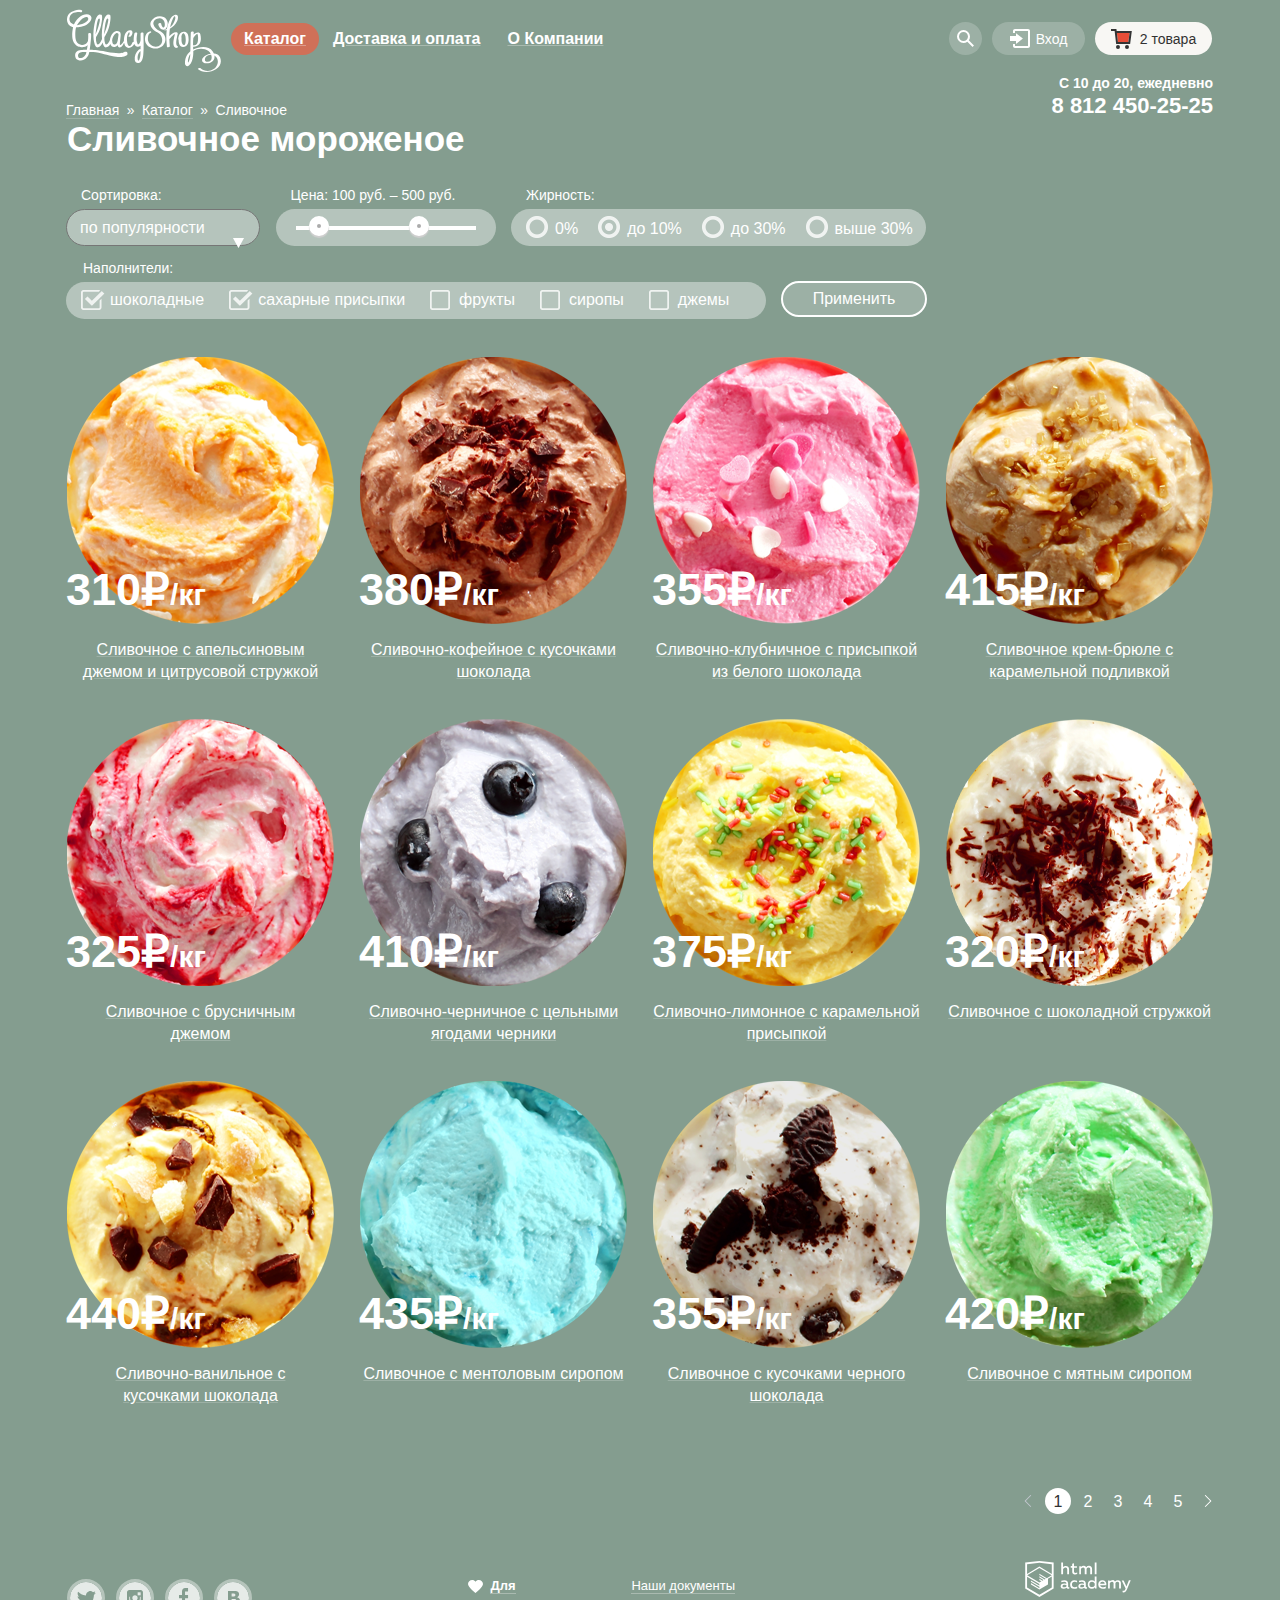
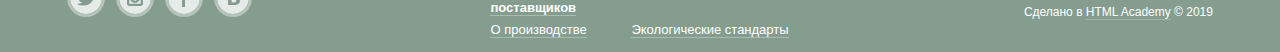
==== catalog.html @ 7faa0ad3 "Финальная часть." ====
<!DOCTYPE html>
<html lang="ru">
<head>
    <meta charset="UTF-8">
    <title>Каталог "Сливочное мороженое"</title>
    <link rel="stylesheet" href="css/normalize.css">
    <link rel="stylesheet" href="css/style.css">

</head>
<body>

<div class="catalog_wrapper">
    <header>
        <div class="header_main">
            <nav class="main_navigation">
                <div class="main_navigation_left">
                    <img src="img/general_images/logo_gllacy.svg" width="154" height="64" alt="Логотип Gllacy">
                    
                    <ul class="site_navigation">
                        <li><a href="#" class="main current">Каталог</a>
                            <ul class="main_menu">
                                <li><a href="#">Новинки</a></li>
                                <li><a href="#">Сливочное</a></li>
                                <li><a href="#">Щербеты</a></li>
                                <li><a href="#">Фруктовый лед</a></li>
                                <li><a href="#">Мелорин</a></li>
                            </ul>
                        </li>
                        <li><a href="#">Доставка и оплата</a></li>
                        <li><a href="#">О Компании</a></li>
                    </ul>
                </div>
                
                
                <div class="main_navigation_right">
                    <ul class="site_movement current_movement">
                        <li>
                            <a class="button btn_search" href="#">
                                <svg xmlns="http://www.w3.org/2000/svg" xmlns:xlink="http://www.w3.org/1999/xlink"
                                     width="17" height="17" viewBox="0 0 17 17">
                                    <path class="menu_icon" fill="#fff"
                                          d="M16.958 15.527L11.75 10.32A6.455 6.455 0 0 0 13 6.5 6.5 6.5 0 1 0 6.5 13a6.465 6.465 0 0 0 3.839-1.263l5.205 5.204 1.414-1.414zM6.5 11C4.019 11 2 8.981 2 6.5S4.019 2 6.5 2 11 4.019 11 6.5 8.981 11 6.5 11z"/>
                                </svg>
                            </a>
                            <form class="search_popup">
                                <input id="searching" type="text" name="searching" placeholder="Что ищем?"/>
                            </form>
                        </li>
                        <li>
                            <a class="button btn_login" href="#">
                                <svg xmlns="http://www.w3.org/2000/svg" xmlns:xlink="http://www.w3.org/1999/xlink"
                                     width="21" height="19" viewBox="0 0 21 19">
                                    <g fill="#fff">
                                        <path class="menu_icon" d="M6 14.875L12.917 9.5 6 4.125v2.917H-.042v4.917H6z"/>
                                        <path class="menu_icon"
                                              d="M18 0H5C3.9 0 3 .9 3 2v2h2V2h13v15H5v-2H3v2c0 1.1.9 2 2 2h13c1.1 0 2-.9 2-2V2c0-1.1-.9-2-2-2z"/>
                                    </g>
                                </svg>
                                Вход</a>
                            <form class="login_popup" action="https://echo.htmlacademy.ru" method="post">
                                <div class="user_input">
                                    <input id="mail" type="email" name="mail" placeholder="Электронная почта"/>
                                    <input id="password" type="password" name="password" placeholder="Пароль"/>
                                </div>
                                <div class="user_control">
                                    <button type="submit" class="button_large btn_enter">Войти</button>
                                    <div class="for_login">
                                        <a href="#">Забыли пароль?</a>
                                        <a href="#">Новая регистрация</a>
                                    </div>
                                </div>
                            </form>
                        </li>
                        <li>
                            <a class="button btn_cart full" href="#"><img src="img/catalog_images/basket-red.svg"
                                                                          width="21"
                                                                          height="20" alt="корзина">2 товара</a>
                            <div class="basket_full">
                                <ul class="basket_content">
                                    <li>
                                        <img src="img/catalog_images/ice1_small.png" height="33" width="33"/>
                                        <p class="order_name">Пломбир с апельсиновым джемом</p>
                                        <p class="order_weight">1,5 кг х 200 руб.</p>
                                        <p class="order_price">300 руб.</p>
                                    </li>
                                    <li>
                                        <img src="img/catalog_images/ice2_small.png" height="33" width="33"/>
                                        <p class="order_name">Клубничный пломбир с присыпкой<br>
                                            из белого шоколада</p>
                                        <p class="order_weight">1,5 кг х 300 руб.</p>
                                        <p class="order_price">450 руб.</p>
                                    </li>
                                </ul>
                                <div class="basket_control">
                                    <p class="sum">Итого: 750 руб.</p>
                                    <button class="button_large btn_apply">Оформить заказ</button>
                                </div>
                            </div>
                        </li>
                    </ul>
                </div>
            </nav>
            
            <div class="header_bottom">
                <ul class="breadcrumbs">
                    <li><a href="index.html">Главная</a></li>
                    <li><p>»</p></li>
                    <li><a href="catalog.html">Каталог</a></li>
                    <li><p>»</p></li>
                    <li class="breadcrumbs_current">Сливочное</li>
                </ul>
                
                <div class="work">
                    <p class="work_time">С 10 до 20, ежедневно</p>
                    <a href="tel:88124502525" class="work_telephone">8 812 450-25-25</a>
                </div>
            </div>
        </div>
    </header>
    
    <main class="catalog container">
        
        <h1>Сливочное мороженое</h1>
        
        <section class="filters">
            
            <h2 class="visually_hidden">Сортировка товаров</h2>
            
            <form class="filter" action="https://echo.htmlacademy.ru" method="get">
                
                <div class="filter_top">
                    <fieldset class="for_select">
                        <legend>Сортировка:</legend>
                        <select name="sorting" id="sorting">
                            <option>по популярности</option>
                            <option>сначала недорогие</option>
                            <option>сначала дорогие</option>
                            <option>по жирности</option>
                        </select>
                    </fieldset>
                    
                    <fieldset class="by_price">
                        <legend>Цена: 100 руб. – 500 руб.</legend>
                        <div class="filter_range">
                            <div class="range_controls">
                
                                <div class="scale">
                                    <div class="bar"></div>
                                </div>
                                <div class="toggle toggle_min"></div>
                                <div class="toggle toggle_max"></div>
                            </div>
                            <!--<div class="price_controls">
                                <label class="min_price">от <input name="min_price" type="text" value="0"></label>
                                <label class="max_price">до <input name="max_price" type="text" value="15000"></label>
                            </div>-->
                        </div>
                    </fieldset>
                    
                    <fieldset>
                        <legend>Жирность:</legend>
                        <ul class="properties">
                            <li class="property_option">
                                <input type="radio" class="visually_hidden property" id="fatness_0" name="fatness"/>
                                <label for="fatness_0">
                                    <span class="radio_indicator"></span>
                                    0%
                                </label>
                            </li>
                            
                            <li class="property_option">
                                <input type="radio" class="visually_hidden property" id="fatness_before_10"
                                       name="fatness" checked/>
                                <label for="fatness_before_10">
                                    <span class="radio_indicator"></span>
                                    до 10%
                                </label>
                            </li>
                            
                            <li class="property_option">
                                <input type="radio" class="visually_hidden property" id="fatness_before_30"
                                       name="fatness"/>
                                <label for="fatness_before_30">
                                    <span class="radio_indicator"></span>
                                    до 30%
                                </label>
                            </li>
                            
                            <li class="property_option">
                                <input type="radio" class="visually_hidden property" id="fatness_after_30"
                                       name="fatness"/>
                                <label for="fatness_after_30">
                                    <span class="radio_indicator"></span>
                                    выше 30%
                                </label>
                            </li>
                        </ul>
                    </fieldset>
                </div>
                
                <div class="filter_bottom">
                    <fieldset>
                        <legend>Наполнители:</legend>
                        <ul class="fillers">
                            <li class="filler_option">
                                <input class="visually_hidden filler" id="choco" name="choco" type="checkbox" checked/>
                                <label for="choco">
                                    <span class="checkbox_indicator"></span>шоколадные
                                </label>
                            </li>
                            
                            <li class="filler_option">
                                <input class="visually_hidden filler" id="sugar" name="sugar" type="checkbox" checked/>
                                <label for="sugar"><span class="checkbox_indicator"></span>сахарные присыпки</label>
                            </li>
                            
                            <li class="filler_option">
                                <input class="visually_hidden filler" id="fruit" name="fruit" type="checkbox"/>
                                <label for="fruit"><span class="checkbox_indicator"></span>фрукты</label>
                            </li>
                            
                            <li class="filler_option">
                                <input class="visually_hidden filler" id="syrup" name="syrup" type="checkbox"/>
                                <label for="syrup"><span class="checkbox_indicator"></span>сиропы</label>
                            </li>
                            
                            <li class="filler_option">
                                <input class="visually_hidden filler" id="jam" name="jam" type="checkbox"/>
                                <label for="jam"><span class="checkbox_indicator"></span>джемы</label>
                            </li>
                        </ul>
                    
                    </fieldset>
                    
                    <button type="submit" class="btn_use">Применить</button>
                </div>
            </form>
        
        </section>
        
        <section class="goods">
            <h2 class="visually_hidden">Перечень сливочного мороженого</h2>
            
            
            <ul class="icecream_list">
                <li class="icecream_item">
                    <div class="card_content">
                        <img src="img/index_images/orange.png" width="267" height="267" alt="Апельсин">
                        <p class="price">310₽ <sub>/кг</sub></p>
                        <a href="#"><h3 class="icecream_desc">Сливочное с апельсиновым джемом и цитрусовой стружкой</h3>
                        </a>
                    </div>
                    <div class="card_hover">
                        <a href="#" class="button_small btn_fast_view">Быстрый просмотр</a>
                    </div>
                </li>
                
                <li class="icecream_item">
                    <div class="card_content">
                        <img src="img/index_images/coffee.png" width="267" height="267" alt="Кофе">
                        <p class="price">380₽ <sub>/кг</sub></p>
                        <a href="#"><h3 class="icecream_desc">Сливочно-кофейное с кусочками шоколада</h3></a></div>
                    <div class="card_hover">
                        <a href="#" class="button_small btn_fast_view">Быстрый просмотр</a>
                    </div>
                </li>
                
                <li class="icecream_item">
                    <div class="card_content">
                        <img src="img/index_images/strawberry.png" width="267" height="267" alt="Клубника">
                        <p class="price">355₽ <sub>/кг</sub></p>
                        <a href="#"><h3 class="icecream_desc">Сливочно-клубничное с присыпкой из белого шоколада</h3>
                        </a>
                    </div>
                    <div class="card_hover">
                        <a href="#" class="button_small btn_fast_view">Быстрый просмотр</a>
                    </div>
                </li>
                
                <li class="icecream_item">
                    <div class="card_content">
                        <img src="img/index_images/creme_brulee.png" width="267" height="267" alt="Крем-брюле">
                        <p class="price">415₽ <sub>/кг</sub></p>
                        <a href="#"><h3 class="icecream_desc">Сливочное крем-брюле с карамельной подливкой</h3></a>
                    </div>
                    <div class="card_hover">
                        <a href="#" class="button_small btn_fast_view">Быстрый просмотр</a>
                    </div>
                </li>
                
                <li class="icecream_item">
                    <div class="card_content">
                        <img src="img/catalog_images/red_bilberry.png" width="267" height="267" alt="Брусника">
                        <p class="price">325₽ <sub>/кг</sub></p>
                        <a href=""><h3 class="icecream_desc">Сливочное с брусничным<br>
                            джемом</h3></a>
                    </div>
                    <div class="card_hover">
                        <a href="#" class="button_small btn_fast_view">Быстрый просмотр</a>
                    </div>
                </li>
                
                <li class="icecream_item">
                    <div class="card_content">
                        <img src="img/catalog_images/bilberry.png" width="267" height="267" alt="Черника">
                        <p class="price">410₽ <sub>/кг</sub></p>
                        <a href=""><h3 class="icecream_desc">Сливочно-черничное с цельными ягодами черники </h3></a>
                    </div>
                    <div class="card_hover">
                        <a href="#" class="button_small btn_fast_view">Быстрый просмотр</a>
                    </div>
                </li>
                
                <li class="icecream_item">
                    <div class="card_content">
                        <img src="img/catalog_images/lemon.png" width="267" height="267" alt="Лимон">
                        <p class="price">375₽ <sub>/кг</sub></p>
                        <a href="#"><h3 class="icecream_desc">Сливочно-лимонное с карамельной присыпкой</h3></a>
                    </div>
                    <div class="card_hover">
                        <a href="#" class="button_small btn_fast_view">Быстрый просмотр</a>
                    </div>
                </li>
                
                <li class="icecream_item">
                    <div class="card_content">
                        <img src="img/catalog_images/chocolate.png" width="267" height="267" alt="Шоколад">
                        <p class="price">320₽ <sub>/кг</sub></p>
                        <a href="#"><h3 class="icecream_desc">Сливочное с шоколадной стружкой</h3></a>
                    </div>
                    <div class="card_hover">
                        <a href="#" class="button_small btn_fast_view">Быстрый просмотр</a>
                    </div>
                </li>
                
                <li class="icecream_item">
                    <div class="card_content">
                        <img src="img/catalog_images/vanilla.png" width="267" height="267" alt="Ваниль">
                        <p class="price">440₽ <sub>/кг</sub></p>
                        <a href="#"><h3 class="icecream_desc">Сливочно-ванильное с<br>
                            кусочками шоколада</h3></a>
                    </div>
                    <div class="card_hover">
                        <a href="#" class="button_small btn_fast_view">Быстрый просмотр</a>
                    </div>
                </li>
                
                <li class="icecream_item">
                    <div class="card_content">
                        <img src="img/catalog_images/mentol.png" width="267" height="267" alt="Ментола">
                        <p class="price">435₽ <sub>/кг</sub></p>
                        <a href="#"><h3 class="icecream_desc">Сливочноe с ментоловым сиропом</h3></a>
                    </div>
                    <div class="card_hover">
                        <a href="#" class="button_small btn_fast_view">Быстрый просмотр</a>
                    </div>
                </li>
                
                <li class="icecream_item">
                    <div class="card_content">
                        <img src="img/catalog_images/black_chocolate.png" width="267" height="267" alt="Черный шоколад">
                        <p class="price">355₽ <sub>/кг</sub></p>
                        <a href="#"><h3 class="icecream_desc">Сливочное с кусочками черного шоколада</h3></a>
                    </div>
                    <div class="card_hover">
                        <a href="#" class="button_small btn_fast_view">Быстрый просмотр</a>
                    </div>
                </li>
                
                <li class="icecream_item">
                    <div class="card_content">
                        <img src="img/catalog_images/syrup.png" width="267" height="267" alt="Сироп">
                        <p class="price">420₽ <sub>/кг</sub></p>
                        <a href="#"><h3 class="icecream_desc">Сливочное с мятным сиропом</h3></a>
                    </div>
                    <div class="card_hover">
                        <a href="#" class="button_small btn_fast_view">Быстрый просмотр</a>
                    </div>
                </li>
            </ul>
            
            
            <ul class="pages">
                <li class="page"><a class="page_left" href="#"><img src="img/catalog_images/icon-right-small.svg"></a></li>
                <li class="page_current"><a href="#">1</a></li>
                <li class="page"><a href="#">2</a></li>
                <li class="page"><a href="#">3</a></li>
                <li class="page"><a href="#">4</a></li>
                <li class="page"><a href="#">5</a></li>
                <li class="page"><a class="page_right" href="#"><svg xmlns="http://www.w3.org/2000/svg" width="8" height="12" viewBox="0 0 8 12"><path class="arrow_next" fill="#C1C6CE" d="M7.237 5.642L1.73.132c-.2-.197-.52-.197-.717 0s-.198.52 0 .717L6.163 6l-5.15 5.15c-.2.198-.2.52 0 .717.098.1.228.148.357.148.13 0 .26-.05.358-.148l5.51-5.51c.198-.197.198-.517 0-.715z"/></svg></a></li>
            </ul>
        </section>
    
    </main>
    
    <footer>
        
        <div class="footer_main">
            <ul class="social">
                <li><a class="social_btn" href="#">
                    <svg version="1.1" xmlns="http://www.w3.org/2000/svg" xmlns:xlink="http://www.w3.org/1999/xlink"
                         x="0px" y="0px" width="32px"
                         height="32px" viewBox="0 0 32 32" enable-background="new 0 0 32 32" xml:space="preserve">
<g>
</g>
                        <g>
	<path class="icon" fill="#FFFFFF" d="M16,0C7.164,0,0,7.164,0,16c0,8.837,7.164,16,16,16c8.837,0,16-7.163,16-16C32,7.164,24.837,0,16,0z
		 M23.944,12.809c-0.251,6.516-3.463,10.832-10.992,10.702c-0.14,0-0.205,0-0.233,0c-0.015,0-0.021,0-0.021,0
		c-0.029,0-0.094,0-0.232,0c-0.447,0-4.543-0.443-5.344-1.823c2.479,0.19,4.247-0.406,5.12-1.136
		c-1.048-0.289-2.923-0.461-3.251-2.848c0.384,0.104,0.618,0.221,1.299,0.113c-1.307-0.824-2.758-1.519-2.679-3.643
		c0.311,0.317,1.164,0.518,1.46,0.457c-0.768-0.233-2.149-3.244-0.974-4.781c1.984,1.79,4.075,3.482,7.804,3.643
		c0.227-2.214,1.24-3.699,3.168-4.325c1.84-0.479,3.255,0.26,3.901,1.138c0.737-0.224,1.453-0.466,2.193-0.685
		c-0.004,0.833-0.569,1.463-0.935,1.709c0.747,0.165,1.423-0.475,1.423-0.475C25.467,11.818,24.557,12.58,23.944,12.809z"/>
</g>
</svg>
                </a></li>
                <li><a class="social_btn" href="#">
                    <svg version="1.1" xmlns="http://www.w3.org/2000/svg" xmlns:xlink="http://www.w3.org/1999/xlink"
                         x="0px" y="0px"
                         width="32px" height="32px" viewBox="0 0 32 32" enable-background="new 0 0 32 32"
                         xml:space="preserve">
<g>
	<path class="icon" fill="#FFFFFF" d="M20.916,16c0,2.728-2.211,4.938-4.938,4.938S11.039,18.728,11.039,16c0-0.394,0.051-0.773,0.138-1.14
		h-0.897v6.838h11.396V14.86h-0.897C20.865,15.227,20.916,15.606,20.916,16z"/>
    <path class="icon" fill="#FFFFFF" d="M15.978,18.659c1.466,0,2.659-1.193,2.659-2.659s-1.193-2.659-2.659-2.659
		c-1.466,0-2.659,1.193-2.659,2.659S14.511,18.659,15.978,18.659z"/>
    <rect class="icon" x="18.637" y="10.302" fill="#FFFFFF" width="3.039" height="3.039"/>
    <path class="icon" fill="#FFFFFF" d="M16,0C7.164,0,0,7.164,0,16c0,8.837,7.164,16,16,16c8.837,0,16-7.163,16-16C32,7.164,24.837,0,16,0z
		 M23.955,21.698c0,1.254-1.025,2.279-2.279,2.279H10.279C9.026,23.978,8,22.952,8,21.698V10.302c0-1.253,1.026-2.279,2.279-2.279
		h11.396c1.254,0,2.279,1.026,2.279,2.279V21.698z"/>
</g>
</svg>
                </a></li>
                <li><a class="social_btn" href="#">
                    <svg version="1.1" xmlns="http://www.w3.org/2000/svg" xmlns:xlink="http://www.w3.org/1999/xlink"
                         x="0px" y="0px"
                         width="32px" height="32px" viewBox="0 0 32 32" enable-background="new 0 0 32 32"
                         xml:space="preserve">
<path class="icon" fill="#FFFFFF" d="M16,0C7.164,0,0,7.163,0,16s7.164,16,16,16c8.837,0,16-7.164,16-16S24.837,0,16,0z M20.062,9.455h-3.021
	v3.444h3.021v3.445h-3.021v8.61h-3.021v-8.61H11v-3.445h3.021V9.455c0-1.902,1.353-3.445,3.021-3.445h3.021V9.455z"/>
</svg>
                </a></li>
                <li><a class="social_btn" href="#">
                    <svg version="1.1" xmlns="http://www.w3.org/2000/svg" xmlns:xlink="http://www.w3.org/1999/xlink"
                         x="0px" y="0px"
                         width="32px" height="32px" viewBox="0 0 32 32" enable-background="new 0 0 32 32"
                         xml:space="preserve">
<g>
	<path class="icon" fill="#FFFFFF" d="M16.637,14.495c0.402-0.019,0.719-0.082,0.951-0.188c0.326-0.145,0.54-0.33,0.641-0.559
		c0.101-0.229,0.15-0.496,0.15-0.797c0-0.232-0.058-0.465-0.174-0.697c-0.116-0.232-0.322-0.405-0.617-0.517
		c-0.264-0.1-0.592-0.155-0.984-0.165c-0.392-0.009-0.943-0.014-1.652-0.014h-0.339v2.965h0.565
		C15.749,14.523,16.235,14.514,16.637,14.495z"/>
    <path class="icon" fill="#FFFFFF" d="M18.118,17.084c-0.282-0.081-0.672-0.125-1.166-0.132c-0.494-0.006-1.012-0.009-1.55-0.009h-0.79v3.493
		h0.264c1.014,0,1.74-0.003,2.18-0.009c0.438-0.007,0.843-0.088,1.212-0.245c0.377-0.157,0.633-0.364,0.774-0.625
		s0.214-0.562,0.214-0.9c0-0.446-0.088-0.788-0.261-1.03C18.825,17.386,18.531,17.204,18.118,17.084z"/>
    <path class="icon" fill="#FFFFFF" d="M16,0C7.164,0,0,7.164,0,16c0,8.837,7.164,16,16,16c8.837,0,16-7.163,16-16C32,7.164,24.837,0,16,0z
		 M22.602,20.531c-0.273,0.533-0.646,0.976-1.124,1.327c-0.552,0.415-1.161,0.71-1.823,0.886s-1.501,0.264-2.519,0.264h-6.121V8.987
		h5.443c1.13,0,1.957,0.038,2.48,0.113c0.524,0.076,1.045,0.242,1.561,0.5c0.533,0.27,0.929,0.632,1.189,1.087
		c0.26,0.455,0.392,0.975,0.392,1.558c0,0.678-0.179,1.278-0.536,1.795c-0.358,0.518-0.863,0.92-1.517,1.208v0.075
		c0.917,0.182,1.642,0.559,2.179,1.13c0.537,0.571,0.807,1.325,0.807,2.261C23.013,19.392,22.875,19.997,22.602,20.531z"/>
</g>
</svg>
                </a></li>
            </ul>
            
            <ul class="footer_menu">
                <li><a class="for_partners" href="#">Для поставщиков</a></li>
                <li><a href="#">Наши документы</a></li>
                <li><a href="#">О производстве</a></li>
                <li><a href="#">Экологические стандарты</a></li>
            </ul>
            
            <div class="footer_academy">
                <a href="https://htmlacademy.ru/intensive/htmlcss"><img src="img/general_images/logo-htmlacademy.svg"
                                                                        width="108"
                                                                        height="36" alt="HTML Academy"></a>
                <p>Сделано в <a href="https://htmlacademy.ru/intensive/htmlcss" class="academy">HTML Academy</a> © 2019
                </p>
            </div>
        </div>
    </footer>
</div>

</body>
</html>
---- css/style.css ----
/*ОБЩИЕ СТИЛИ*/

body {
    font-family: "Roboto", "Arial", sans-serif;
    font-size: 16px;
    line-height: 22px;
    font-weight: 400;
    color: #ffffff;
    margin: 0;
}

.button_small {
    font-size: 18px;
    font-weight: 700;
    line-height: 24px;
    text-decoration: none;
    color: #ffffff;
    background: linear-gradient(to bottom, #e74a35, #f26843);
    box-shadow: 0 2px 2px 0 rgba(172, 16, 0, 0.64);
    text-align: center;
    border-radius: 22px;

}

.button_small:hover {
    background: linear-gradient(to top, #ec6f5e, #f58669);
}


.button_small:active {
    background: linear-gradient(to top, #e1613e, #d74632);
    box-shadow: inset 0 2px 2px 0 rgba(148, 39, 24, 1);
}

.button {
    border-radius: 22px;
    background-color: rgba(255, 255, 255, 0.2);
}

.button_large {
    font-size: 32px;
    font-weight: 700;
    line-height: 44px;
    text-decoration: none;
    text-align: center;
    text-shadow: 0 2px 5px rgba(160, 32, 11, 0.76);
    color: #ffffff;
    background: linear-gradient(to top, rgb(231, 74, 53) 0%, rgb(242, 104, 67) 100%);
    width: 280px;
    height: 65px;
    border: none;
    box-shadow: 0 2px 2px 0 rgba(172, 16, 0, 0.64);
}



.button_large:hover {
    background: linear-gradient(to top, #ec6f5e 0%, #f58669 100%);
    box-shadow: 0 2px 2px 0 rgba(172, 16, 0, 1);
}

.button_large:active {
    background: linear-gradient(to top, #e1613e 0%, #d74632 100%);
    box-shadow: inset 0 2px 2px 0 rgba(148, 39, 24, 0.35);
}

/*header*/
.header_main {
    display: flex;
    flex-direction: column;

    min-height: 115px;
    width: 1146px;
    margin-left: auto;
    margin-right: auto;
    padding-left: 27px;
    padding-right: 27px;
}

.main_navigation {
    display: flex;
    justify-content: space-between;
}

.main_navigation_left {
    display: flex;
}

.main_navigation img {
    margin-right: 0;
    margin-top: 9px;
}

.site_navigation {
    list-style: none;
    display: flex;
    flex-wrap: wrap;
    min-width: 360px;
    max-width: 650px;
    margin-top: 23px;
    margin-left: 10px;
    margin-bottom: 5px;
    padding: 0;
}

.site_navigation a {
    display: flex;
    justify-content: center;
    align-items: center;
    font-weight: 700;
    line-height: 18px;
    color: #ffffff;
    text-decoration: underline;
    text-decoration-color: rgba(255, 255, 255, 0.3);

    height: 32px;
    padding-left: 13px;
    padding-right: 13px;
    margin-right: 1px;

    border-radius: 22px;
}

.site_navigation a:hover {
    background-color: #ffffff;
    color: #323232;
}

.site_navigation a:active {
    background-color: #ffffff;
    color: #323232;
    box-shadow: inset 0 2px 1px 0 rgba(105, 105, 105, 0.35);
}

.site_navigation > li {
    position: relative;
}


.main_menu {
    display: none;
    position: absolute;
    top: 37px;
    left: -6px;

    list-style: none;
    box-sizing: border-box;
    width: 142px;
    min-height: 165px;
    margin: 0;
    padding: 0;

    background-color: #f8f7f4;
    border-radius: 5px;
    border: none;
    box-shadow: 0 20px 20px 0 rgba(0, 0, 0, 0.4);
    z-index: 1;
}

.site_navigation > li:hover .main_menu {
    display: block;
}


.main_menu a {
    display: block;

    text-align: left;
    font-size: 14px;
    line-height: 16px;
    font-weight: 400;
    color: #323232;
    text-decoration: none;

    border-radius: 0;
    border: none;

    width: 142px;
    padding-top: 7px;
    padding-left: 19px;
    padding-right: 2px;
    box-sizing: border-box;
}

.main_menu li:nth-child(1) a {
    border-top-left-radius: 5px;
    border-top-right-radius: 5px;
    padding-top: 10px;
    height: 38px;
}

.main_menu li:first-child a::after {
    content: "";
    width: 128px;
    height: 1px;
    background-color: #323232;
    opacity: 0.2;
    position: absolute;
    top: 37px;
    left: 5px;
}

.main_menu li:nth-child(2) a {
    padding-top: 11px;
    height: 37px;
}

.main_menu li:nth-child(3) a {
    height: 28px;
    padding-top: 5px;
}

.main_menu li:nth-child(4) a {
    height: 33px;
    padding-top: 8px;
}

.main_menu li:nth-child(5) a {
    height: 34px;
    padding-top: 6px;
}

.main_menu li:last-child a {
    border-bottom-left-radius: 5px;
    border-bottom-right-radius: 5px;
}


.main_menu a:hover {
    background-color: #fbded8;
}

.main_menu a:active {
    background-color: #f6b5a5;
}

.site_movement {
    list-style: none;
    display: flex;
    padding: 0;
    width: 244px;
    margin-top: 22px;
    margin-right: 3px;
}


.site_movement a {
    font-size: 14px;
    font-weight: 500;
    line-height: 16px;
    text-decoration: none;
    color: #ffffff;
    margin-right: 10px;
    margin-bottom: 5px;
}

.site_movement input {
    width: 240px;
    height: 43px;
    padding-left: 13px;
    padding-right: 13px;
    margin-bottom: 21px;

    box-sizing: border-box;
    border: 1px solid rgba(211, 211, 210, 0.5);
    border-radius: 5px;
    color: #323232;
    font-weight: 700;


}

.site_movement input:hover {
    border: 2px solid rgba(154, 154, 154, 0.5);
    padding-left: 12px;
    padding-top: 0;
    padding-bottom: 0;
}

.site_movement input:focus {
    border: 2px solid rgb(46, 136, 228);
    outline: none;
}

.site_movement input::placeholder {
    font-size: 14px;
    font-weight: 400;
    line-height: 24px;
    color: #999999;
    opacity: 0.5;
}


.btn_search {
    display: flex;
    justify-content: center;
    box-sizing: border-box;
    width: 33px;
    height: 33px;
}

.btn_search svg {
    margin-top: 8px;
}

.btn_search:hover {
    background-color: #ffffff;
    color: #323232;
}
.btn_search:hover .menu_icon {
    fill: #323232;
}

.search_popup {
    display: none;
    position: absolute;
    top: 37px;
    right: 0;
    width: 341px;
    height: 84px;

    border-radius: 6px;
    background-color: rgb(248, 247, 244);
    box-shadow: 0 20px 20px 0 rgba(0, 0, 0, 0.4);
    box-sizing: border-box;
    padding: 20px 15px 20px 15px;
    z-index: 1;
}

.search_popup input {
    width: 312px;
}

.site_movement > li:hover .search_popup {
    display: block;
}


.btn_login {
    display: flex;
    justify-content: center;
    align-items: center;
    box-sizing: border-box;
    width: 93px;
    height: 33px;
}

.btn_login svg {
    margin-right: 5px;
}

.btn_login:hover {
    background-color: #ffffff;
    color: #323232;
}
.btn_login:hover .menu_icon {
    fill: #323232;
}

.btn_enter {
    border: none;
    width: 100px;
    height: 44px;

    font-size: 18px;
    line-height: 24px;
    border-radius: 21px;
    padding-top: 5px;
}

.site_movement > li {
    position: relative;
}

.site_movement > li:hover .login_popup {
    display: block;
}

.login_popup {
    display: none;
    position: absolute;
    top: 37px;
    left: -182px;
    width: 277px;
    height: 214px;

    box-sizing: border-box;
    padding: 20px 5px 22px 19px;

    background-color: rgb(248, 247, 244);
    border-radius: 6px;
    box-shadow: 0 20px 20px 0 rgba(0, 0, 0, 0.4);
    z-index: 1;
}


.user_control {
    display: flex;
}

.for_login {
    width: 135px;
    margin-left: 20px;
    margin-top: -1px;
}

.for_login a {
    display: block;
    margin-bottom: -2px;
    font-size: 13px;
    line-height: 24px;
    font-weight: 400;
    text-decoration: underline;
    color: #323232;
}

.for_login a:hover, .for_login a:active {
    color: rgb(232, 77, 55);
}


.btn_cart {
    display: flex;
    justify-content: center;
    align-items: center;
    width: 100px;
    height: 33px;
}

.btn_login img, .btn_cart img {
    margin: 0 8px 0 0;
}

.work {
    align-self: flex-end;
    margin-top: -15px;
    display: flex;
    flex-direction: column;
}


.work_time {
    font-size: 14px;
    font-weight: 700;
    line-height: 16px;
    margin-bottom: 3px;
    align-self: flex-end;
}

.work_telephone {
    font-size: 22px;
    font-weight: 700;
    line-height: 24px;
    text-decoration: none;
    color: #ffffff;
    align-self: flex-end;
}

.visually_hidden {
    position: absolute;
    width: 1px;
    height: 1px;
    margin: -1px;
    border: 0;
    padding: 0;
    clip: rect(0 0 0 0);
    overflow: hidden;
}

.container {
    width: 1146px;
    margin-left: auto;
    margin-right: auto;
    padding-left: 27px;
    padding-right: 27px;
}

/*footer*/

.footer_main {
    display: flex;
    justify-content: space-between;

    width: 1146px;
    margin-left: auto;
    margin-right: auto;
    padding-left: 27px;
    padding-right: 27px;
    min-height: 103px;

}

.social {
    list-style: none;
    display: flex;
    flex-wrap: wrap;
    min-width: 267px;
    margin-top: 30px;
    padding: 0;
}

.social li {
    margin-right: 11px;

}

.social_btn {
    opacity: 0.8;
}

.social_btn svg {
    border: rgba(255, 255, 255, 0.5) 3px solid;
    border-radius: 50%;
}

.social_btn:hover {
    opacity: 1;
}

.social_btn:hover .icon {
    border: rgba(255, 255, 255, 0.7) 3px solid;
}

.social_btn:active .icon {
    border: rgba(255, 255, 255, 0.7) 3px solid;
    fill: #e9e9e9;
}




.footer_menu {
    list-style: none;
    display: flex;
    justify-content: space-between;
    flex-wrap: wrap;
    width: 305px;
    padding: 0;
    height: 36px;
    margin-top: 25px;
    margin-left: -72px;
}

.footer_menu li:nth-child(2n) {
    width: 164px;

}

.footer_menu li:nth-child(2n-1) {
    width: 114px;
}


.footer_menu a {
    font-size: 13px;
    line-height: 18px;
    color: #ffffff;
    text-decoration: none;
    border-bottom: rgba(255, 255, 255, 0.3) 1px solid;
    margin: 0;
}

.footer_menu a:hover, .footer_menu a:active {
    color: #ffbc9e;
    border-bottom: rgba(255, 188, 158, 0.3) 1px solid;
}

.for_partners {
    font-weight: 700;
    position: relative;
}

.for_partners::before {
    content: url("../img/general_images/heart.svg");
    position: absolute;
    top: 2px;
    left: -22px;
}

.footer_academy {
    margin-top: 12px;
}

.footer_academy p {
    margin: 0;
    font-size: 12px;
    line-height: 18px;
}

.academy {
    border-bottom: rgba(255, 255, 255, 0.2) 1px solid;
    text-decoration: none;
    color: #ffffff;
}

.academy:hover, .academy:active {
    color: #ffbc9e;
    border-bottom: rgba(255, 188, 158, 0.2) 1px solid;
}

/*popup*/
.popup {
    display: none;
}

.popup_window {
    position: fixed;
    top: 50px;
    left: 50%;
    margin-left: -239px;
    display: flex;
    flex-direction: column;
    box-sizing: border-box;
    padding: 17px 25px 0 24px;
    width: 478px;
    height: 443px;

    border-radius: 10px;
    background-color: rgb(248, 247, 244);
    z-index: 300;

}
.popup_close {
    width: 18px;
    height: 17px;

    position: absolute;
    top: 15px;
    right: 16px;
    font-size: 0;
    border: 0;
    cursor: pointer;
    background-color: rgb(248, 247, 244);
}

.popup_close::after {
    content: "";
    position: absolute;
    width: 18px;
    height: 17px;
    top: 0;
    left: 0;
    background-image: url("../img/general_images/xbig.png");
}

@keyframes coloring {
    from { opacity: 0}
    20%  {opacity: 0.2}
    30%  {opacity: 0.3}
    40%  {opacity: 0.4}
    50%  {opacity: 0.5}
    60%  {opacity: 0.6}
    70%  {opacity: 0.7}
    80%  {opacity: 0.8}
    90%  {opacity: 0.9}
    to   { opacity: 1 }
}

.popup_show {
    display: block;
    animation-name: coloring;
    animation-duration: 0.3s;
}
.popup_window h2 {
    font-size: 24px;
    font-weight: 500;
    line-height: 28px;
    color: #323232;
    margin: 0;
    margin-bottom: 18px;
}

.popup_window input {
    width: 267px;
    height: 43px;
    padding-left: 13px;
    margin-bottom: 22px;

    box-sizing: border-box;
    border: 1px solid rgba(211, 211, 210, 0.5);
    border-radius: 5px;
    color: #323232;
    font-weight: 700;
}

.popup_window textarea {
    width: 430px;
    height: 156px;
    padding-left: 13px;
    padding-top: 8px;
    margin-top: -2px;

    box-sizing: border-box;
    border: 1px solid rgba(211, 211, 210, 0.5);
    border-radius: 5px;

    color: #323232;
    font-weight: 700;
}


.popup_window input:hover, .popup_window textarea:hover {
    border: 2px solid rgba(154, 154, 154, 0.5);
}

.popup_window input:focus, .popup_window textarea:focus {
    border: 2px solid rgba(46, 136, 228, 0.5);
    outline: none;
}

.popup_window input::placeholder, .popup_window textarea::placeholder {
    font-size: 16px;
    font-weight: 400;
    line-height: 24px;
    color: #999999;
}

.btn_send {
    align-self: flex-end;
    font-size: 18px;
    line-height: 24px;

    width: 139px;
    height: 44px;
    margin-top: 24px;
    border-radius: 22px;
}

.overlay {
    position: fixed;
    top: 0;
    left: 0;
    height: 100%;
    width: 100%;
    z-index: 10;
    background-color: rgba(0,0,0,0.5);
}

.overlay {
    position: fixed;
    top: 0;
    left: 0;
    height: 100%;
    width: 100%;
    z-index: 10;
    background-color: rgba(0,0,0,0.3);
}

/*INDEX.HTML*/

/*.slider*/
.site_wrapper {
    min-width: 940px;
    background-color: #849d8f;
    background-image: url("../img/index_images/icecream_slider_1.png");
    background-repeat: no-repeat;
    background-position: top center;
}

.slider {
    position: relative;

    padding-top: 275px;

    text-align: center;
    color: #ffffff;
    margin-bottom: 40px;
}

.slider_list {
    margin: 0;
    padding: 0;

    list-style: none;
}

.slider_item {
    display: flex;
    flex-direction: column;
    align-items: center;
}

.slide {
    display: none;
}

#product_1:checked ~ .site_wrapper {
    background-color: #849d8f;
    background-image: url("../img/index_images/icecream_slider_1.png");
}

#product_2:checked ~ .site_wrapper {
    background-color: #8996a6;
    background-image: url("../img/index_images/icecream_slider_2.png");
}

#product_3:checked ~ .site_wrapper {
    background-color: #9d8b84;
    background-image: url("../img/index_images/icecream_slider_3.png");
}

#product_1:checked ~ .site_wrapper #slide_1,
#product_2:checked ~ .site_wrapper #slide_2,
#product_3:checked ~ .site_wrapper #slide_3 {
    display: flex;
}

#product_1:checked ~ .site_wrapper label[for="product_1"],
#product_2:checked ~ .site_wrapper label[for="product_2"],
#product_3:checked ~ .site_wrapper label[for="product_3"] {
    background-color: #ffffff;
}

.slider_item h3 {
    font-size: 60px;
    line-height: 60px;
    font-weight: 800;

    width: 700px;
    margin: 0 auto;
    margin-bottom: 27px;
}

.btn_both {
    display: block;
    border-radius: 50px;
    padding-top: 10px;
    box-sizing: border-box;
    margin-top: 3px;
}

.slider_controls {
    position: absolute;
    bottom: 21px;
    left: 0;
    z-index: 20;

    font-size: 0;
}
.slider_controls label {
    display: inline-block;
    width: 17px;
    height: 17px;
    margin-right: 8px;

    vertical-align: top;

    background-color: transparent;
    border: 2px solid #ffffff;
    border-radius: 50%;
    cursor: pointer;
}


/*.banners*/

.banners {
    display: flex;
    justify-content: space-between;
    margin: 0;
}

.banners_left {
    width: 560px;
    min-height: 229px;
    border-radius: 15px;
    background-image: url("../img/index_images/rasp_background.jpg");

    display: flex;
    flex-direction: column;

}

.banners_right {
    width: 560px;
    min-height: 229px;
    border-radius: 15px;
    background-image: url("../img/index_images/choco_background.jpg");

    display: flex;
    flex-direction: column;
}

.for_free {
    font-size: 35px;
    font-weight: 700;
    line-height: 41px;
    margin-left: 20px;
    margin-top: 17px;
    margin-bottom: 0px;
}

.for_free_desc {
    font-size: 18px;
    font-weight: 700;

    max-width: 521px;
    margin-left: 20px;
    margin-top: 13px;
    margin-bottom: 46px;

}

.btn_order {
    display: block;
    min-height: 34px;
    padding-top: 10px;
    align-self: flex-end;
    margin-right: 21px;
}



.banners_left .btn_order {
    width: 165px;
}

.banners_right .btn_order {
    width: 189px;
}

/*hits*/

.icecream_hits {
    list-style: none;
    display: flex;
    flex-wrap: wrap;
    padding: 0;
    margin-top: 39px;
    margin-bottom: 20px;
}

.icecream_item:not(:nth-child(4n)) {
    margin-right: 26px;
}

.icecream_hits .icecream_item::after {
    content: url("../img/index_images/hit.png");
    position: absolute;
    top: 0;
    left: 0;
    z-index: 10;
}


.price sub {
    display: block;
    font-size: 30px;
    margin-top: 20px;
}

.icecream_hits .icecream_desc {
    font-size: 16px;
    font-weight: 500;
    text-align: center;
    color: #ffffff;
    margin-top: 9px;
}


/*.about_us*/

.about_us {
    width: 1146px;
    min-height: 306px;
    padding-left: 21px;
    padding-top: 5px;
    box-sizing: border-box;

    background-image: url("../img/index_images/waffle_background.jpg");
    color: #323232;
    border-radius: 15px;
    margin-bottom: 40px;
}

.about_us h2 {
    font-size: 24px;
    font-weight: 500;
    line-height: 30px;
    letter-spacing: 0.15px;

}

.about_us_info {
    list-style: none;
    padding: 0;
    margin-top: -15px;

    display: flex;
    flex-wrap: wrap;
}

.about_us_info li {
    width: 485px;
    position: relative;
    margin-bottom: -10px;

}

.about_us_info li:nth-child(2n-1) {
    margin-left: 55px;
}

.about_us_info li:nth-child(2n) {
    margin-left: 83px;
}

.about_us_info li:nth-child(1)::before {
    content: url("../img/index_images/icecream.svg");
    position: absolute;
    top: 2px;
    left: -56px;
}

.about_us_info li:nth-child(2)::before {
    content: url("../img/index_images/cow.svg");
    position: absolute;
    top: 2px;
    left: -58px;
}

.about_us_info li:nth-child(3)::before {
    content: url("../img/index_images/leaf.svg");
    position: absolute;
    top: 2px;
    left: -56px;
}

.about_us_info li:nth-child(4)::before {
    content: url("../img/index_images/thermometer.svg");
    position: absolute;
    top: 2px;
    left: -58px;
}

/*.feedback*/

.feedback {
    display: flex;
    justify-content: space-between;
    margin-bottom: 40px;
}

.blog {
    width: 560px;
    min-height: 220px;

    background: url("../img/index_images/straw_background.jpg");

    border-radius: 15px;
    box-sizing: border-box;
    padding-left: 20px;
    padding-top: 24px;
}

.blog_news {
    font-weight: 500;
    color: #323232;
    margin: 0 0 3px 0;
}

.blog_post {
    font-size: 24px;
    font-weight: 700;
    line-height: 30px;
    text-decoration: underline;
    color: #323232;

    display: block;
    max-width: 300px;
}

.blog_post:hover {
    color: #e84d37;
    text-decoration-color: rgba(232, 77, 55, 0.3);
}

.blog_post:active {
    color: #e84d37;
    text-decoration-color: rgba(232, 77, 55, 0.3);
}


.sign_for_spam_wrapper {
    width: 560px;
    min-height: 220px;
    padding: 6px;
    box-sizing: border-box;

    background: url("../img/index_images/postal_background.jpg");

    border-radius: 15px;
}


.sign_for_spam {
    width: 548px;
    min-height: 208px;

    background-color: #f8f7f4;

    border-radius: 10px;
    padding-top: 12px;
    box-sizing: border-box;

}

.sign_for_spam p {
    color: #5a5a5a;

    display: block;
    max-width: 510px;
    margin-left: 20px;
    margin-bottom: 35px;
}

.sign_for_spam input {
    font-size: 16px;
    font-weight: 700;
    line-height: 24px;
    color: #323232;

    width: 368px;
    min-height: 44px;
    margin-left: 20px;
    margin-right: 9px;
    padding-left: 12px;

    border: rgba(178, 178, 178, 0.5) 1px solid;
    border-radius: 5px;
    box-sizing: border-box;
}

.sign_for_spam input:hover {
    border: rgba(154, 154, 154, 0.5) 2px solid;
}

.sign_for_spam input:focus {
    border: rgb(46, 136, 228) 2px solid;
    outline: none;
}

.sign_for_spam input::placeholder {
    font-size: 16px;
    font-weight: 400;
    line-height: 24px;
    opacity: 0.5;
}

.btn_submit {
    width: 129px;
    min-height: 44px;
    border: none;

}

/*.contacts*/
.contacts {
    width: 100%;
    max-width: 1200px;
    margin-left: auto;
    margin-right: auto;
    padding-top: 62px;
    padding-bottom: 63px;
    display: flex;
    justify-content: flex-end;
    position: relative;
    background: url("../img/index_images/map.png") no-repeat;
    margin-bottom: 5px;
}

.contacts iframe {
    position: absolute;
    top: 0;
    left: 0;
    width: 100%;
    max-width: 1200px;
    margin-left: auto;
    margin-right: auto;
    border: none;
    z-index: 1;
}



.contacts::before {
    content: url("../img/index_images/pin.png");
    position: absolute;
    left: 266px;
    top: 138px;
}

.contact {
    width: 302px;
    min-height: 305px;
    padding-left: 25px;
    padding-top: 30px;

    margin-right: 27px;

    box-sizing: border-box;
    border-radius: 18px;

    background-color: #fefefe;
    z-index: 5;
}


.contact p {
    font-size: 14px;
    line-height: 20px;
    color: #323232;
    margin: 0;
    width: 180px;
}

.contact_info {
    font-size: 18px;
    font-weight: 700;
    font-style: normal;
    line-height: 24px;
    text-decoration: none;
    color: #323232;

    width: 225px;
    margin-top: 2px;
    margin-bottom: 15px;
}

.telephone {
    display: block;
    margin-top: 5px;
    margin-bottom: 1px;
}

.btn_write {
    display: block;
    width: 252px;
    min-height: 34px;
    padding-top: 12px;
    margin-top: 24px;
}

/*CATALOG.HTML*/

.catalog_wrapper {
    background-color: #849d8f;
}

.header_bottom {
    display: flex;
    justify-content: space-between;
}

.current {
    background-color: #d07058;
}

.site_movement .full {
    background-color: rgb(248, 247, 244);
    color: #323232;
    width: 117px;
    position: relative;
}


.basket_full {
    display: none;
    font-size: 13px;
    font-weight: 400;
    line-height: 16px;
    color: #323232;

    border-radius: 5px;
    background-color: rgb(248, 247, 244);
    box-shadow: 0 20px 20px 0 rgba(0, 0, 0, 0.4);
    width: 540px;
    height: 242px;
    box-sizing: border-box;
    padding: 16px 15px 20px 15px;


    position: absolute;
    top: 37px;
    left: -423px;
    z-index: 15;
}

.basket_full ul {
    list-style: none;
    padding: 0;
    margin: 0;

}

.basket_full li {
    display: flex;
    position: relative;
}

.basket_full li::before {
    content: url("../img/catalog_images/xsmall.png");
    position: absolute;
    cursor: pointer;
    top: 14px;
    left: -25px;
    z-index: 5;
}


.basket_content li {
    margin-left: 26px;
    margin-bottom: 10px;
}
.basket_content img {
    margin-top: 5px;
    margin-right: 13px;
}

.order_name {
    margin-right: 32px;
}
.order_weight {
    margin-right: 29px;
}


.current_movement {
    margin-right: 20px;
}

.basket_control {
    display: flex;
    flex-direction: column;
    margin-top: -6px;
    border-top: #cacac7 1px solid ;
}


.sum {
    align-self: flex-end;
    font-size: 15px;
    line-height: 18px;
    font-weight: 700;
    margin-right: -1px;
    margin-bottom: 13px;
}
.btn_apply {
    align-self: flex-end;
    font-size: 18px;
    line-height: 24px;
    width: 170px;
    height: 44px;
    border-radius: 22px;
}

.site_movement > li:hover .basket_full {
    display: block;
}


.breadcrumbs {
    list-style: none;
    display: flex;
    align-self: flex-end;
    justify-content: space-between;

    padding: 0;
    min-width: 221px;
    margin-left: -1px;
    margin-top: 0px;
    margin-bottom: 0;


}

.breadcrumbs li {
    font-size: 14px;
    line-height: 16px;
    text-decoration: none;
    position: relative;
}

.breadcrumbs a {
    text-decoration: none;
    color: #ffffff;
    border-bottom: rgba(255, 255, 255, 0.2) 1px solid;
}

.breadcrumbs p {
    margin: 0;
}

.catalog h1 {
    font-size: 35px;
    font-weight: 700;
    line-height: 41px;
    margin-top: 0;
}

/*.filters*/

.filter {
    display: flex;
    flex-direction: column;
    width: 860px;
    margin-bottom: 37px;
}


.filter fieldset {
    border: 0 none;
    margin-right: -11px;

}

.filter_top {
    display: flex;
    justify-content: space-between;

    height: 60px;
    margin-top: 5px;
    margin-bottom: 13px;
}


.filter_bottom {
    display: flex;
    justify-content: space-between;
    height: 60px;
}


.filter ul {
    list-style: none;
    display: flex;
}



.filter legend {
    font-size: 14px;
    font-weight: 500;
    line-height: 16px;
    margin-top: -40px;
    margin-left: 15px;
}

.filter_bottom legend {
    margin-left: 2px;
}


.filter select, .filter label {
    font-size: 16px;
    font-weight: 500;
    line-height: 18px;
}
/*select*/

.filter_top {
    margin-left: -15px;
}
.filter_top select {
    width: 194px;
    height: 37px;
    margin: 0;
    padding-right: 20px;
    padding-left: 13px;
    position: relative;

    background-color: rgba(255, 255, 255, 0.4);
    border-radius: 22px;
    box-sizing: border-box;
    color: #ffffff;

    -webkit-appearance: none;
    -moz-appearance: none;
}


select::-ms-expand {
    display: none;
}

.for_select option {
    color: #323232;
}

.for_select {
    position: relative;
}

.for_select::after {
    content: url("../img/catalog_images/icon-down-dir.png");
    position: absolute;
    top: 29px;
    left: 179px;
    z-index: 5;
}

.for_select select:hover {
    color: #323232;
}
.for_select:hover::after {
    content: url("../img/catalog_images/icon-down-dir_hover.png");
}


/*range*/

.filter_range {
    width: 220px;
    margin-top: 0px;
}

.range_controls {
    position: relative;

    height: 37px;
    margin: 0;
    padding-top: 17px;
    padding-right: 20px;
    padding-left: 20px;
    background-color: rgba(255, 255, 255, 0.4);
    border-radius: 22px;
    box-sizing: border-box;
}


.range_controls .scale {
    height: 4px;

    background: #ffffff;
}

.range_controls .bar {
    width: 70%;
    height: 4px;

    background: #ffffff;
}

.range_controls .toggle {
    position: absolute;
    top: 7px;
    left: 0;

    width: 4px;
    height: 4px;
    padding: 0;

    border: 8px solid #ffffff;
    background-color: #ababab;
    -webkit-box-shadow: 0 2px 1px 0 #cfcfcf;
    box-shadow: 0 2px 1px 0 #cfcfcf;
    border-radius: 50%;
    cursor: pointer;
}

.range_controls .toggle_min {
    left: 33px;
}

.range_controls .toggle_max {
    left: 133px;
}

/*radiobutton*/

.properties {
    width: 415px;
    height: 37px;
    box-sizing: border-box;
    padding: 9px 0 0 23px;
    background-color: rgba(255, 255, 255, 0.4);
    border-radius: 22px;
    margin: 0;
}


.property_option {
    position: relative;
    cursor: pointer;
    padding-left: 21px;
    margin-right: 28px;
}

.property_option:last-child {
    margin-right: 0;
}
.property + label .radio_indicator {
    position: absolute;
    top: -2px;
    left: -8px;
    width: 22px;
    height: 22px;
    background-image: url("../img/catalog_images/radio-off.png");
    opacity: 0.8;
}

.property:checked + label .radio_indicator {
    position: absolute;
    top: -2px;
    left: -8px;
    width: 22px;
    height: 22px;
    background-image: url("../img/catalog_images/radio-on.png");
    opacity: 0.8;
}

.property:hover + label .radio_indicator {
    opacity: 1;
}

.property:disabled + label .radio_indicator {
    opacity: 0.4;
}

.property:focus + label .radio_indicator {
    outline: #71b9ff 5px auto; /*цвет outline выбрал случайный*/
}

.property:disabled + label {
    opacity: 0.4;
}

/*checkbox*/
.fillers {
    width: 700px;
    height: 37px;
    box-sizing: border-box;
    padding: 7px 0 0 23px;
    background-color: rgba(255, 255, 255, 0.4);
    border-radius: 22px;
    margin-top: 0;
    margin-left: -15px;

}

.filler_option {
    position: relative;
    cursor: pointer;
    padding-left: 21px;
    margin-right: 33px;
}

.filler_option:nth-child(5) {
    margin-right: 15px;
}


.filler + label .checkbox_indicator {
    position: absolute;
    top: 1px;
    left: -8px;
    width: 20px;
    height: 20px;
    background-image: url("../img/catalog_images/checkbox-off.png");
    z-index: 5;
    opacity: 0.8;

}

.filler:checked + label .checkbox_indicator {
    position: absolute;
    top: 1px;
    left: -8px;
    width: 24px;
    height: 20px;
    background-image: url("../img/catalog_images/checkbox-on.png");
    opacity: 0.8;
}

.filler:hover + label .checkbox_indicator {
    opacity: 1;
}

.filler:disabled + label .checkbox_indicator {
    opacity: 0.4;
}


.filler:focus + label .checkbox_indicator {
    outline: #71b9ff 5px auto; /*цвет outline выбрал случайный*/
}


.filler:disabled + label {
    opacity: 0.4;
}

.btn_use {
    display: block;
    font-size: 16px;
    font-weight: 500;
    line-height: 18px;
    text-align: center;
    color: #ffffff;

    background-color: rgba(255, 255, 255, 0.2);
    border: #ffffff 2px solid;
    border-radius: 18px;
    box-sizing: border-box;

    width: 146px;
    height: 36px;
    margin-top: 21px;
    margin-left: -25px;
}

.btn_use:hover {
    background-color: #ffffff;
    color: #323232;
}

.btn_use:active {
    color: #323232;
    background-color: #ededed;
    box-shadow: inset 0 2px 1px 0 rgba(105, 105, 105, 1);
    border: none;
}

/*.goods*/

.icecream_list {
    list-style: none;
    display: flex;
    flex-wrap: wrap;
    padding: 0;
}

.icecream_item {
    width: 267px;
    padding: 0;
    position: relative;
    z-index: 4;
}

.icecream_list .icecream_item {
    margin-bottom: 20px;
}

.icecream_item::before {
    display: none;
    content: "";
    position: absolute;
    top: -4px;
    left: -13px;
    width: 293px;
    height: 405px;

    border-radius: 5px;
    background-color: rgba(248, 247, 244, 0.3);
    box-shadow: 0 20px 20px 0 rgba(0, 0, 0, 0.4);
}

.icecream_item a {
    text-decoration: underline;
    text-decoration-style: solid;
    text-decoration-color: rgba(255, 255, 255, 0.2);
}

.price {
    display: flex;
    font-size: 45px;
    font-weight: 700;
    line-height: 45px;
    margin: 0;

    position: absolute;
    left: -1px;
    top: 210px;
}

.icecream_desc {
    font-size: 16px;
    font-weight: 500;
    text-align: center;
    color: #ffffff;
    margin-top: 9px;
}

.btn_fast_view {
    display: none;
    width: 200px;
    min-height: 34px;
    padding-top: 10px;
    z-index: 1000;
}

.card_content {
    position: relative;
    z-index: 1;
}

.card_hover {
    position: absolute;
    top: 335px;
    left: 32px;
}

.card_hover a {
    text-decoration: none;
    z-index: 1000;
}

.icecream_item:hover .btn_fast_view {
    display: block;
}
.icecream_item:hover::before {
    display: block;
}

.icecream_item:hover {
    z-index: 6;
}

/*.pages*/

.pages {
    list-style: none;
    display: flex;
    justify-content: flex-end;
    margin-top: 44.5px;
    margin-bottom: 35px;
    margin-right: -12px;
}
.arrow_next {
    fill: #ffffff;
}

.pages a {
    font-size: 16px;
    font-weight: 500;
    line-height: 18px;
    text-decoration: none;
    text-align: center;
    color: #ffffff;
    background-color: transparent;

    box-sizing: border-box;

    border-radius: 13px;

    display: block;
    min-width: 26px;
    height: 26px;
    padding-top: 5px;
    margin-right: 4px;
}

.pages a:hover {
    background-color: rgba(255, 255, 255, 0.2);
}

.pages a:active {
    color: #323232;
    background-color: #ffffff;
}

.page_current a {
    color: #323232;
    background-color: #ffffff;
}
.page_right:hover .arrow_next {
    fill: #323232;
}
.page_left {
    transform: rotate(180deg);
}
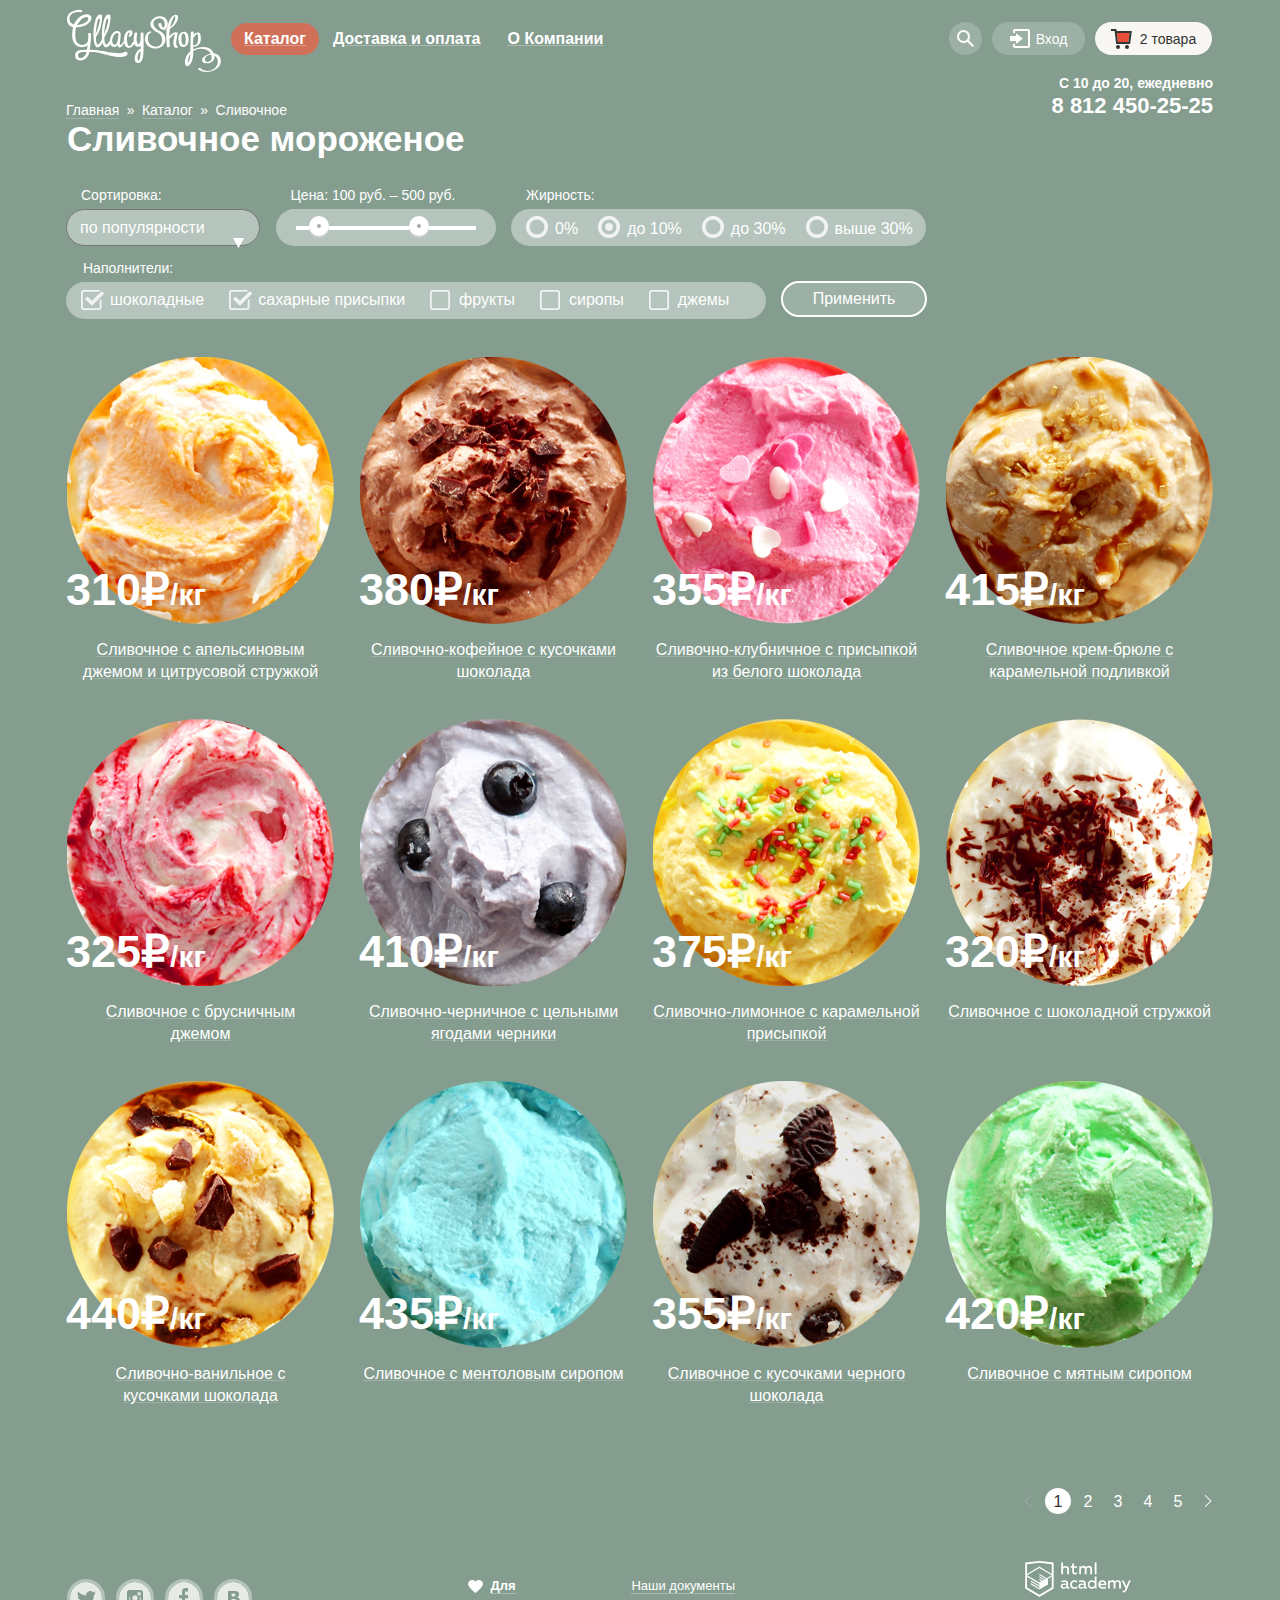
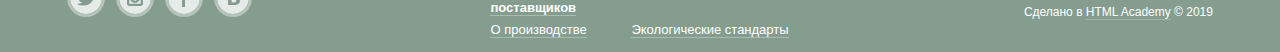
==== commit e17f1953: "Финальная часть." ====
--- a/catalog.html
+++ b/catalog.html
@@ -78,13 +78,13 @@
                             <div class="basket_full">
                                 <ul class="basket_content">
                                     <li>
-                                        <img src="img/catalog_images/ice1_small.png" height="33" width="33"/>
+                                        <img src="img/catalog_images/ice1_small.png" height="33" width="33" alt="иконка товара"/>
                                         <p class="order_name">Пломбир с апельсиновым джемом</p>
                                         <p class="order_weight">1,5 кг х 200 руб.</p>
                                         <p class="order_price">300 руб.</p>
                                     </li>
                                     <li>
-                                        <img src="img/catalog_images/ice2_small.png" height="33" width="33"/>
+                                        <img src="img/catalog_images/ice2_small.png" height="33" width="33" alt="иконка товара"/>
                                         <p class="order_name">Клубничный пломбир с присыпкой<br>
                                             из белого шоколада</p>
                                         <p class="order_weight">1,5 кг х 300 руб.</p>
@@ -381,13 +381,13 @@
             
             
             <ul class="pages">
-                <li class="page"><a class="page_left" href="#"><img src="img/catalog_images/icon-right-small.svg"></a></li>
+                <li class="page"><a class="page_left" href="#" aria-label="предыдущая страница"><svg xmlns="http://www.w3.org/2000/svg" width="8" height="12" viewBox="0 0 8 12"><path class="arrow_next" fill="#C1C6CE" d="M7.237 5.642L1.73.132c-.2-.197-.52-.197-.717 0s-.198.52 0 .717L6.163 6l-5.15 5.15c-.2.198-.2.52 0 .717.098.1.228.148.357.148.13 0 .26-.05.358-.148l5.51-5.51c.198-.197.198-.517 0-.715z"/></svg></a></li>
                 <li class="page_current"><a href="#">1</a></li>
                 <li class="page"><a href="#">2</a></li>
                 <li class="page"><a href="#">3</a></li>
                 <li class="page"><a href="#">4</a></li>
                 <li class="page"><a href="#">5</a></li>
-                <li class="page"><a class="page_right" href="#"><svg xmlns="http://www.w3.org/2000/svg" width="8" height="12" viewBox="0 0 8 12"><path class="arrow_next" fill="#C1C6CE" d="M7.237 5.642L1.73.132c-.2-.197-.52-.197-.717 0s-.198.52 0 .717L6.163 6l-5.15 5.15c-.2.198-.2.52 0 .717.098.1.228.148.357.148.13 0 .26-.05.358-.148l5.51-5.51c.198-.197.198-.517 0-.715z"/></svg></a></li>
+                <li class="page"><a class="page_right" href="#" aria-label="следующая страница"><svg xmlns="http://www.w3.org/2000/svg" width="8" height="12" viewBox="0 0 8 12"><path class="arrow_next" fill="#C1C6CE" d="M7.237 5.642L1.73.132c-.2-.197-.52-.197-.717 0s-.198.52 0 .717L6.163 6l-5.15 5.15c-.2.198-.2.52 0 .717.098.1.228.148.357.148.13 0 .26-.05.358-.148l5.51-5.51c.198-.197.198-.517 0-.715z"/></svg></a></li>
             </ul>
         </section>
     
--- a/css/style.css
+++ b/css/style.css
@@ -1868,4 +1868,5 @@
 }
 .page_left {
     transform: rotate(180deg);
-}
+    opacity: 0.2;
+}
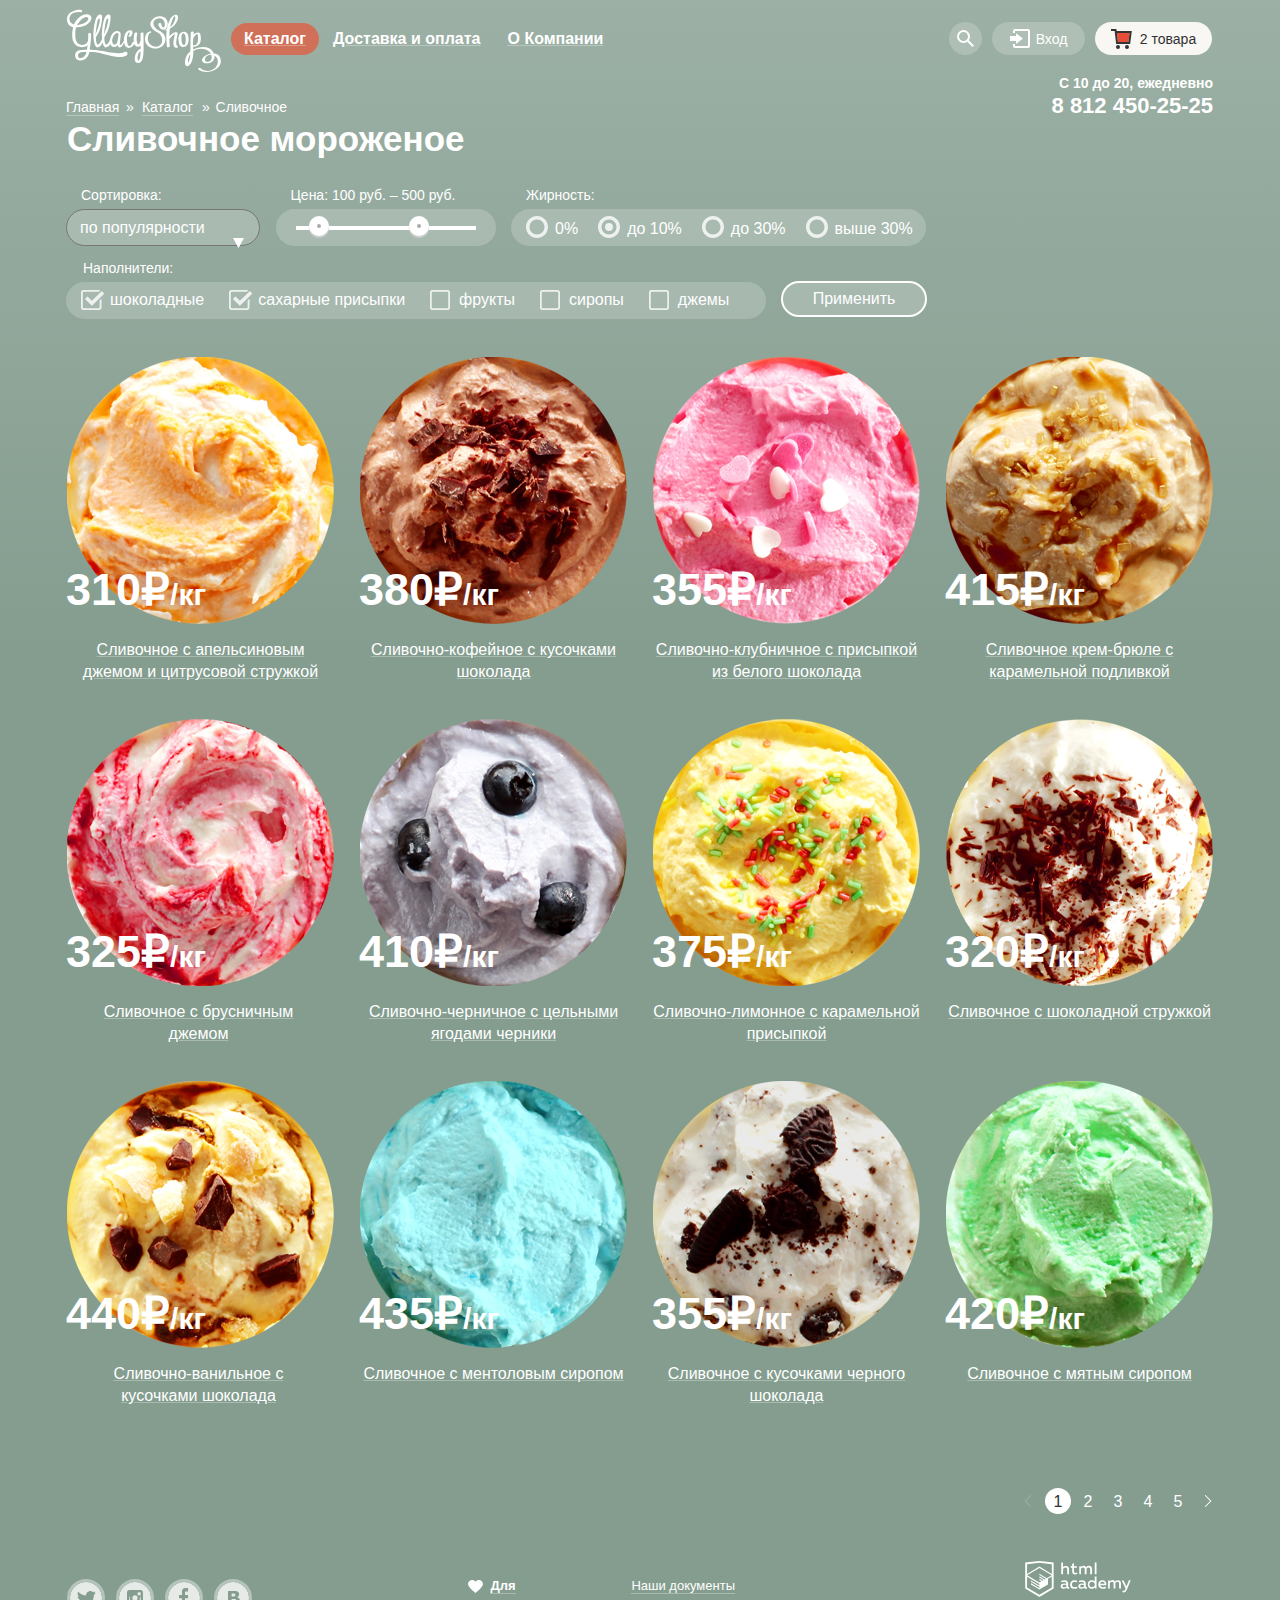
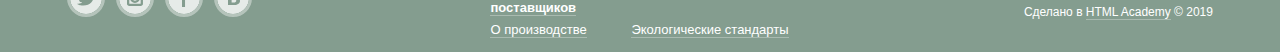
==== commit 3bede6a9: "Финальная часть." ====
--- a/catalog.html
+++ b/catalog.html
@@ -4,7 +4,7 @@
     <meta charset="UTF-8">
     <title>Каталог "Сливочное мороженое"</title>
     <link rel="stylesheet" href="css/normalize.css">
-    <link rel="stylesheet" href="css/style.css">
+    <link rel="stylesheet" href="css/style-min.css">
 
 </head>
 <body>
@@ -75,17 +75,21 @@
                             <a class="button btn_cart full" href="#"><img src="img/catalog_images/basket-red.svg"
                                                                           width="21"
                                                                           height="20" alt="корзина">2 товара</a>
-                            <div class="basket_full">
+                            <form class="basket_full" action="https://echo.htmlacademy.ru" method="post">
                                 <ul class="basket_content">
                                     <li>
-                                        <img src="img/catalog_images/ice1_small.png" height="33" width="33" alt="иконка товара"/>
+                                        <img src="img/catalog_images/ice1_small.png" height="33" width="33"
+                                             alt="иконка товара"/>
+                                        <button class="delete" type="button">Удалить товар</button>
                                         <p class="order_name">Пломбир с апельсиновым джемом</p>
                                         <p class="order_weight">1,5 кг х 200 руб.</p>
                                         <p class="order_price">300 руб.</p>
                                     </li>
                                     <li>
-                                        <img src="img/catalog_images/ice2_small.png" height="33" width="33" alt="иконка товара"/>
-                                        <p class="order_name">Клубничный пломбир с присыпкой<br>
+                                        <img src="img/catalog_images/ice2_small.png" height="33" width="33"
+                                             alt="иконка товара"/>
+                                        <button class="delete" type="button">Удалить товар</button>
+                                        <p class="order_name">Клубничный пломбир с присыпкой
                                             из белого шоколада</p>
                                         <p class="order_weight">1,5 кг х 300 руб.</p>
                                         <p class="order_price">450 руб.</p>
@@ -93,9 +97,9 @@
                                 </ul>
                                 <div class="basket_control">
                                     <p class="sum">Итого: 750 руб.</p>
-                                    <button class="button_large btn_apply">Оформить заказ</button>
+                                    <button class="button_large btn_apply" type="submit">Оформить заказ</button>
                                 </div>
-                            </div>
+                            </form>
                         </li>
                     </ul>
                 </div>
@@ -104,9 +108,7 @@
             <div class="header_bottom">
                 <ul class="breadcrumbs">
                     <li><a href="index.html">Главная</a></li>
-                    <li><p>»</p></li>
                     <li><a href="catalog.html">Каталог</a></li>
-                    <li><p>»</p></li>
                     <li class="breadcrumbs_current">Сливочное</li>
                 </ul>
                 
@@ -143,17 +145,13 @@
                         <legend>Цена: 100 руб. – 500 руб.</legend>
                         <div class="filter_range">
                             <div class="range_controls">
-                
+                                
                                 <div class="scale">
                                     <div class="bar"></div>
                                 </div>
                                 <div class="toggle toggle_min"></div>
                                 <div class="toggle toggle_max"></div>
                             </div>
-                            <!--<div class="price_controls">
-                                <label class="min_price">от <input name="min_price" type="text" value="0"></label>
-                                <label class="max_price">до <input name="max_price" type="text" value="15000"></label>
-                            </div>-->
                         </div>
                     </fieldset>
                     
@@ -292,7 +290,7 @@
                     <div class="card_content">
                         <img src="img/catalog_images/red_bilberry.png" width="267" height="267" alt="Брусника">
                         <p class="price">325₽ <sub>/кг</sub></p>
-                        <a href=""><h3 class="icecream_desc">Сливочное с брусничным<br>
+                        <a href=""><h3 class="icecream_desc">Сливочное с брусничным
                             джемом</h3></a>
                     </div>
                     <div class="card_hover">
@@ -337,7 +335,7 @@
                     <div class="card_content">
                         <img src="img/catalog_images/vanilla.png" width="267" height="267" alt="Ваниль">
                         <p class="price">440₽ <sub>/кг</sub></p>
-                        <a href="#"><h3 class="icecream_desc">Сливочно-ванильное с<br>
+                        <a href="#"><h3 class="icecream_desc">Сливочно-ванильное с
                             кусочками шоколада</h3></a>
                     </div>
                     <div class="card_hover">
@@ -381,13 +379,23 @@
             
             
             <ul class="pages">
-                <li class="page"><a class="page_left" href="#" aria-label="предыдущая страница"><svg xmlns="http://www.w3.org/2000/svg" width="8" height="12" viewBox="0 0 8 12"><path class="arrow_next" fill="#C1C6CE" d="M7.237 5.642L1.73.132c-.2-.197-.52-.197-.717 0s-.198.52 0 .717L6.163 6l-5.15 5.15c-.2.198-.2.52 0 .717.098.1.228.148.357.148.13 0 .26-.05.358-.148l5.51-5.51c.198-.197.198-.517 0-.715z"/></svg></a></li>
+                <li class="page"><a class="page_left" href="#" aria-label="предыдущая страница">
+                    <svg xmlns="http://www.w3.org/2000/svg" width="8" height="12" viewBox="0 0 8 12">
+                        <path class="arrow_next" fill="#C1C6CE"
+                              d="M7.237 5.642L1.73.132c-.2-.197-.52-.197-.717 0s-.198.52 0 .717L6.163 6l-5.15 5.15c-.2.198-.2.52 0 .717.098.1.228.148.357.148.13 0 .26-.05.358-.148l5.51-5.51c.198-.197.198-.517 0-.715z"/>
+                    </svg>
+                </a></li>
                 <li class="page_current"><a href="#">1</a></li>
                 <li class="page"><a href="#">2</a></li>
                 <li class="page"><a href="#">3</a></li>
                 <li class="page"><a href="#">4</a></li>
                 <li class="page"><a href="#">5</a></li>
-                <li class="page"><a class="page_right" href="#" aria-label="следующая страница"><svg xmlns="http://www.w3.org/2000/svg" width="8" height="12" viewBox="0 0 8 12"><path class="arrow_next" fill="#C1C6CE" d="M7.237 5.642L1.73.132c-.2-.197-.52-.197-.717 0s-.198.52 0 .717L6.163 6l-5.15 5.15c-.2.198-.2.52 0 .717.098.1.228.148.357.148.13 0 .26-.05.358-.148l5.51-5.51c.198-.197.198-.517 0-.715z"/></svg></a></li>
+                <li class="page"><a class="page_right" href="#" aria-label="следующая страница">
+                    <svg xmlns="http://www.w3.org/2000/svg" width="8" height="12" viewBox="0 0 8 12">
+                        <path class="arrow_next" fill="#C1C6CE"
+                              d="M7.237 5.642L1.73.132c-.2-.197-.52-.197-.717 0s-.198.52 0 .717L6.163 6l-5.15 5.15c-.2.198-.2.52 0 .717.098.1.228.148.357.148.13 0 .26-.05.358-.148l5.51-5.51c.198-.197.198-.517 0-.715z"/>
+                    </svg>
+                </a></li>
             </ul>
         </section>
     
@@ -481,5 +489,6 @@
     </footer>
 </div>
 
+<script src="js/script-min.js"></script>
 </body>
 </html>--- a/css/style-min.css
+++ b/css/style-min.css
@@ -0,0 +1 @@
+body{font-family:"Roboto","Arial",sans-serif;font-size:16px;line-height:22px;font-weight:400;color:#fff;margin:0}.button_small{font-size:18px;font-weight:700;line-height:24px;text-decoration:none;color:#fff;background:-webkit-gradient(linear,left top,left bottom,from(#e74a35),to(#f26843));background:-webkit-linear-gradient(top,#e74a35,#f26843);background:-o-linear-gradient(top,#e74a35,#f26843);background:linear-gradient(to bottom,#e74a35,#f26843);-webkit-box-shadow:0 2px 2px 0 rgba(172,16,0,0.64);box-shadow:0 2px 2px 0 rgba(172,16,0,0.64);text-align:center;border-radius:22px}.button_small:hover{background:-webkit-gradient(linear,left bottom,left top,from(#ec6f5e),to(#f58669));background:-webkit-linear-gradient(bottom,#ec6f5e,#f58669);background:-o-linear-gradient(bottom,#ec6f5e,#f58669);background:linear-gradient(to top,#ec6f5e,#f58669)}.button_small:active{background:-webkit-gradient(linear,left bottom,left top,from(#e1613e),to(#d74632));background:-webkit-linear-gradient(bottom,#e1613e,#d74632);background:-o-linear-gradient(bottom,#e1613e,#d74632);background:linear-gradient(to top,#e1613e,#d74632);-webkit-box-shadow:inset 0 2px 2px 0 rgba(148,39,24,1);box-shadow:inset 0 2px 2px 0 rgba(148,39,24,1)}.button{border-radius:22px;background-color:rgba(255,255,255,0.2)}.button_large{font-size:32px;font-weight:700;line-height:44px;text-decoration:none;text-align:center;text-shadow:0 2px 5px rgba(160,32,11,0.76);color:#fff;background:-webkit-gradient(linear,left bottom,left top,from(#e74a35),to(#f26843));background:-webkit-linear-gradient(bottom,#e74a35 0%,#f26843 100%);background:-o-linear-gradient(bottom,#e74a35 0%,#f26843 100%);background:linear-gradient(to top,#e74a35 0%,#f26843 100%);width:280px;height:65px;border:none;-webkit-box-shadow:0 2px 2px 0 rgba(172,16,0,0.64);box-shadow:0 2px 2px 0 rgba(172,16,0,0.64)}.button_large:hover{background:-webkit-gradient(linear,left bottom,left top,from(#ec6f5e),to(#f58669));background:-webkit-linear-gradient(bottom,#ec6f5e 0%,#f58669 100%);background:-o-linear-gradient(bottom,#ec6f5e 0%,#f58669 100%);background:linear-gradient(to top,#ec6f5e 0%,#f58669 100%);-webkit-box-shadow:0 2px 2px 0 rgba(172,16,0,1);box-shadow:0 2px 2px 0 rgba(172,16,0,1)}.button_large:active{background:-webkit-gradient(linear,left bottom,left top,from(#e1613e),to(#d74632));background:-webkit-linear-gradient(bottom,#e1613e 0%,#d74632 100%);background:-o-linear-gradient(bottom,#e1613e 0%,#d74632 100%);background:linear-gradient(to top,#e1613e 0%,#d74632 100%);-webkit-box-shadow:inset 0 2px 2px 0 rgba(148,39,24,0.35);box-shadow:inset 0 2px 2px 0 rgba(148,39,24,0.35)}.header_main{display:-webkit-box;display:-ms-flexbox;display:flex;-webkit-box-orient:vertical;-webkit-box-direction:normal;-ms-flex-direction:column;flex-direction:column;min-height:115px;width:1146px;margin-left:auto;margin-right:auto;padding-left:27px;padding-right:27px}.main_navigation{display:-webkit-box;display:-ms-flexbox;display:flex;-webkit-box-pack:justify;-ms-flex-pack:justify;justify-content:space-between}.main_navigation_left{display:-webkit-box;display:-ms-flexbox;display:flex}.main_navigation img{margin-right:0;margin-top:9px}.site_navigation{list-style:none;display:-webkit-box;display:-ms-flexbox;display:flex;-ms-flex-wrap:wrap;flex-wrap:wrap;min-width:360px;max-width:650px;margin-top:23px;margin-left:10px;margin-bottom:5px;padding:0}.site_navigation a{display:-webkit-box;display:-ms-flexbox;display:flex;-webkit-box-pack:center;-ms-flex-pack:center;justify-content:center;-webkit-box-align:center;-ms-flex-align:center;align-items:center;font-weight:700;line-height:18px;color:#fff;text-decoration:underline;-webkit-text-decoration-color:rgba(255,255,255,0.3);text-decoration-color:rgba(255,255,255,0.3);height:32px;padding-left:13px;padding-right:13px;margin-right:1px;border-radius:22px}.site_navigation a:hover{background-color:#fff;color:#323232}.site_navigation a:active{background-color:#fff;color:#323232;-webkit-box-shadow:inset 0 2px 1px 0 rgba(105,105,105,0.35);box-shadow:inset 0 2px 1px 0 rgba(105,105,105,0.35)}.site_navigation > li{position:relative}.main_menu{display:none;position:absolute;top:37px;left:-6px;list-style:none;-webkit-box-sizing:border-box;box-sizing:border-box;width:142px;min-height:165px;margin:0;padding:0;background-color:#f8f7f4;border-radius:5px;border:none;-webkit-box-shadow:0 20px 20px 0 rgba(0,0,0,0.4);box-shadow:0 20px 20px 0 rgba(0,0,0,0.4);z-index:1}.site_navigation > li:hover .main_menu{display:block}.main_menu a{display:block;text-align:left;font-size:14px;line-height:16px;font-weight:400;color:#323232;text-decoration:none;border-radius:0;border:none;width:142px;padding-top:7px;padding-left:19px;padding-right:2px;-webkit-box-sizing:border-box;box-sizing:border-box}.main_menu li:nth-child(1) a{border-top-left-radius:5px;border-top-right-radius:5px;padding-top:10px;height:38px}.main_menu li:first-child a::after{content:"";width:128px;height:1px;background-color:#323232;opacity:.2;position:absolute;top:37px;left:5px}.main_menu li:nth-child(2) a{padding-top:11px;height:37px}.main_menu li:nth-child(3) a{height:28px;padding-top:5px}.main_menu li:nth-child(4) a{height:33px;padding-top:8px}.main_menu li:nth-child(5) a{height:34px;padding-top:6px}.main_menu li:last-child a{border-bottom-left-radius:5px;border-bottom-right-radius:5px}.main_menu a:hover{background-color:#fbded8}.main_menu a:active{background-color:#f6b5a5}.site_movement{list-style:none;display:-webkit-box;display:-ms-flexbox;display:flex;padding:0;width:244px;margin-top:22px;margin-right:3px}.site_movement a{font-size:14px;font-weight:500;line-height:16px;text-decoration:none;color:#fff;margin-right:10px;margin-bottom:5px}.site_movement input{width:240px;height:43px;padding-left:13px;padding-right:13px;margin-bottom:21px;-webkit-box-sizing:border-box;box-sizing:border-box;border:1px solid rgba(211,211,210,0.5);border-radius:5px;color:#323232;font-weight:700}.site_movement input:hover{border:2px solid rgba(154,154,154,0.5);padding-left:12px;padding-top:0;padding-bottom:0}.site_movement input:focus{border:2px solid #2e88e4;outline:none;padding-left:12px;padding-top:0;padding-bottom:0}.site_movement input::-webkit-input-placeholder{font-size:14px;font-weight:400;line-height:24px;color:#999;opacity:1}.site_movement input:-ms-input-placeholder{font-size:14px;font-weight:400;line-height:24px;color:#999;opacity:1}.site_movement input::-ms-input-placeholder{font-size:14px;font-weight:400;line-height:24px;color:#999;opacity:1}.site_movement input::placeholder{font-size:14px;font-weight:400;line-height:24px;color:#999;opacity:1}.btn_search{display:-webkit-box;display:-ms-flexbox;display:flex;-webkit-box-pack:center;-ms-flex-pack:center;justify-content:center;-webkit-box-sizing:border-box;box-sizing:border-box;width:33px;height:33px}.btn_search svg{margin-top:8px}.btn_search:hover{background-color:#fff;color:#323232}.btn_search:hover .menu_icon{fill:#323232}.search_popup{display:none;position:absolute;top:37px;right:0;width:341px;height:84px;border-radius:6px;background-color:#f8f7f4;-webkit-box-shadow:0 20px 20px 0 rgba(0,0,0,0.4);box-shadow:0 20px 20px 0 rgba(0,0,0,0.4);-webkit-box-sizing:border-box;box-sizing:border-box;padding:20px 15px;z-index:1}.search_popup input{width:312px}.site_movement > li:hover .search_popup{display:block}.btn_login{display:-webkit-box;display:-ms-flexbox;display:flex;-webkit-box-pack:center;-ms-flex-pack:center;justify-content:center;-webkit-box-align:center;-ms-flex-align:center;align-items:center;-webkit-box-sizing:border-box;box-sizing:border-box;width:93px;height:33px}.btn_login svg{margin-right:5px}.btn_login:hover{background-color:#fff;color:#323232}.btn_login:hover .menu_icon{fill:#323232}.btn_enter{border:none;width:100px;height:44px;font-size:18px;line-height:24px;border-radius:21px;padding-top:5px}.site_movement > li{position:relative}.site_movement > li:hover .login_popup{display:block}.login_popup{display:none;position:absolute;top:37px;left:-182px;width:277px;height:214px;-webkit-box-sizing:border-box;box-sizing:border-box;padding:20px 5px 22px 19px;background-color:#f8f7f4;border-radius:6px;-webkit-box-shadow:0 20px 20px 0 rgba(0,0,0,0.4);box-shadow:0 20px 20px 0 rgba(0,0,0,0.4);z-index:1}.user_control{display:-webkit-box;display:-ms-flexbox;display:flex}.for_login{width:135px;margin-left:20px;margin-top:-1px}.for_login a{display:block;margin-bottom:-2px;font-size:13px;line-height:24px;font-weight:400;text-decoration:underline;color:#323232}.for_login a:hover,.for_login a:active{color:#e84d37}.btn_cart{display:-webkit-box;display:-ms-flexbox;display:flex;-webkit-box-pack:center;-ms-flex-pack:center;justify-content:center;-webkit-box-align:center;-ms-flex-align:center;align-items:center;width:100px;height:33px}.btn_login img,.btn_cart img{margin:0 8px 0 0}.work{-ms-flex-item-align:end;align-self:flex-end;margin-top:-15px;display:-webkit-box;display:-ms-flexbox;display:flex;-webkit-box-orient:vertical;-webkit-box-direction:normal;-ms-flex-direction:column;flex-direction:column}.work_time{font-size:14px;font-weight:700;line-height:16px;margin-bottom:3px;-ms-flex-item-align:end;align-self:flex-end}.work_telephone{font-size:22px;font-weight:700;line-height:24px;text-decoration:none;color:#fff;-ms-flex-item-align:end;align-self:flex-end;margin-bottom:-3px}.visually_hidden{position:absolute;width:1px;height:1px;margin:-1px;border:0;padding:0;clip:rect(0 0 0 0);overflow:hidden}.container{width:1146px;margin-left:auto;margin-right:auto;padding-left:27px;padding-right:27px}.footer_main{display:-webkit-box;display:-ms-flexbox;display:flex;-webkit-box-pack:justify;-ms-flex-pack:justify;justify-content:space-between;width:1146px;margin-left:auto;margin-right:auto;padding-left:27px;padding-right:27px;min-height:103px}.social{list-style:none;display:-webkit-box;display:-ms-flexbox;display:flex;-ms-flex-wrap:wrap;flex-wrap:wrap;min-width:267px;margin-top:30px;padding:0}.social li{margin-right:11px}.social_btn{opacity:.8}.social_btn svg{border:rgba(255,255,255,0.5) 3px solid;border-radius:50%}.social_btn:hover{opacity:1}.social_btn:hover .icon{border:rgba(255,255,255,0.7) 3px solid}.social_btn:active .icon{border:rgba(255,255,255,0.7) 3px solid;fill:#e9e9e9}.footer_menu{list-style:none;display:-webkit-box;display:-ms-flexbox;display:flex;-webkit-box-pack:justify;-ms-flex-pack:justify;justify-content:space-between;-ms-flex-wrap:wrap;flex-wrap:wrap;width:305px;padding:0;height:36px;margin-top:25px;margin-left:-72px}.footer_menu li:nth-child(2n){width:164px}.footer_menu li:nth-child(2n-1){width:114px}.footer_menu a{font-size:13px;line-height:18px;color:#fff;text-decoration:none;border-bottom:rgba(255,255,255,0.3) 1px solid;margin:0}.footer_menu a:hover,.footer_menu a:active{color:#ffbc9e;border-bottom:rgba(255,188,158,0.3) 1px solid}.for_partners{font-weight:700;position:relative}.for_partners::before{content:url("../img/general_images/heart.svg");position:absolute;top:2px;left:-22px}.footer_academy{margin-top:12px}.footer_academy p{margin:0;font-size:12px;line-height:18px}.academy{border-bottom:rgba(255,255,255,0.3) 1px solid;text-decoration:none;color:#fff}.academy:hover,.academy:active{color:#ffbc9e;border-bottom:rgba(255,188,158,0.3) 1px solid}.popup{display:none}.popup_window{position:fixed;top:50px;left:50%;margin-left:-239px;display:-webkit-box;display:-ms-flexbox;display:flex;-webkit-box-orient:vertical;-webkit-box-direction:normal;-ms-flex-direction:column;flex-direction:column;-webkit-box-sizing:border-box;box-sizing:border-box;padding:17px 25px 0 24px;width:478px;height:443px;border-radius:10px;background-color:#f8f7f4;z-index:300}.popup_close{width:18px;height:17px;position:absolute;top:15px;right:16px;font-size:0;border:0;cursor:pointer;background-color:#f8f7f4}.popup_close::after{content:"";position:absolute;width:18px;height:17px;top:0;left:0;background-image:url(../img/general_images/cross-big.svg)}@-webkit-keyframes coloring{from{opacity:0}20%{opacity:.2}30%{opacity:.3}40%{opacity:.4}50%{opacity:.5}60%{opacity:.6}70%{opacity:.7}80%{opacity:.8}90%{opacity:.9}to{opacity:1}}@keyframes coloring{from{opacity:0}20%{opacity:.2}30%{opacity:.3}40%{opacity:.4}50%{opacity:.5}60%{opacity:.6}70%{opacity:.7}80%{opacity:.8}90%{opacity:.9}to{opacity:1}}.popup_show{display:block;-webkit-animation-name:coloring;animation-name:coloring;-webkit-animation-duration:.3s;animation-duration:.3s}.popup_window h2{font-size:24px;font-weight:500;line-height:28px;color:#323232;margin:0;margin-bottom:18px}.popup_window input{width:267px;height:43px;padding-left:13px;margin-bottom:22px;-webkit-box-sizing:border-box;box-sizing:border-box;border:1px solid rgba(211,211,210,0.5);border-radius:5px;color:#323232;font-weight:700}.popup_window textarea{width:430px;height:156px;padding-left:13px;padding-top:8px;margin-top:-2px;-webkit-box-sizing:border-box;box-sizing:border-box;border:1px solid rgba(211,211,210,0.5);border-radius:5px;color:#323232;font-weight:700}.popup_window input:hover{border:2px solid rgba(154,154,154,0.5);padding-left:12px;padding-top:0;padding-bottom:0}.popup_window textarea:hover{border:2px solid rgba(154,154,154,0.5);padding-top:7px;padding-left:12px}.popup_window input:focus{border:2px solid rgba(46,136,228,0.5);outline:none;padding-left:12px}.popup_window textarea:focus{border:2px solid rgba(46,136,228,0.5);outline:none;padding-left:12px;padding-top:7px}.popup_window input::-webkit-input-placeholder,.popup_window textarea::-webkit-input-placeholder{font-size:16px;font-weight:400;line-height:24px;color:#999}.popup_window input:-ms-input-placeholder,.popup_window textarea:-ms-input-placeholder{font-size:16px;font-weight:400;line-height:24px;color:#999}.popup_window input::-ms-input-placeholder,.popup_window textarea::-ms-input-placeholder{font-size:16px;font-weight:400;line-height:24px;color:#999}.popup_window input::placeholder,.popup_window textarea::placeholder{font-size:16px;font-weight:400;line-height:24px;color:#999}.btn_send{-ms-flex-item-align:end;align-self:flex-end;font-size:18px;line-height:24px;width:139px;height:44px;margin-top:24px;border-radius:22px}.overlay{position:fixed;top:0;left:0;height:100%;width:100%;z-index:10;background-color:rgba(0,0,0,0.3)}.site_wrapper{min-width:940px;background-color:#849d8f;background-image:url(../img/index_images/icecream_slider_1.png);background-repeat:no-repeat;background-position:top center}.slider{position:relative;padding-top:275px;text-align:center;color:#fff;margin-bottom:40px}.slider_list{margin:0;padding:0;list-style:none}.slider_item{display:-webkit-box;display:-ms-flexbox;display:flex;-webkit-box-orient:vertical;-webkit-box-direction:normal;-ms-flex-direction:column;flex-direction:column;-webkit-box-align:center;-ms-flex-align:center;align-items:center}.slide{display:none}#product_1:checked ~ .site_wrapper{background-color:#849d8f;background-image:url(../img/index_images/icecream_slider_1.png)}#product_2:checked ~ .site_wrapper{background-color:#8996a6;background-image:url(../img/index_images/icecream_slider_2.png)}#product_3:checked ~ .site_wrapper{background-color:#9d8b84;background-image:url(../img/index_images/icecream_slider_3.png)}#product_1:checked ~ .site_wrapper #slide_1,#product_2:checked ~ .site_wrapper #slide_2,#product_3:checked ~ .site_wrapper #slide_3{display:-webkit-box;display:-ms-flexbox;display:flex}#product_1:checked ~ .site_wrapper label[for="product_1"],#product_2:checked ~ .site_wrapper label[for="product_2"],#product_3:checked ~ .site_wrapper label[for="product_3"]{background-color:#fff}.slider_item h3{font-size:60px;line-height:60px;font-weight:800;width:700px;margin:0 auto;margin-bottom:27px}.btn_both{display:block;border-radius:50px;padding-top:10px;-webkit-box-sizing:border-box;box-sizing:border-box;margin-top:3px}.slider_controls{position:absolute;bottom:21px;left:0;z-index:20;font-size:0}.slider_controls label{display:inline-block;width:17px;height:17px;margin-right:8px;vertical-align:top;background-color:transparent;border:2px solid #fff;border-radius:50%;cursor:pointer}.banners{display:-webkit-box;display:-ms-flexbox;display:flex;-webkit-box-pack:justify;-ms-flex-pack:justify;justify-content:space-between;margin:0;margin-top:3px}.banners_left{width:560px;min-height:229px;border-radius:15px;background-image:url(../img/index_images/rasp_background.jpg);display:-webkit-box;display:-ms-flexbox;display:flex;-webkit-box-orient:vertical;-webkit-box-direction:normal;-ms-flex-direction:column;flex-direction:column}.banners_right{width:560px;min-height:229px;border-radius:15px;background-image:url(../img/index_images/choco_background.jpg);display:-webkit-box;display:-ms-flexbox;display:flex;-webkit-box-orient:vertical;-webkit-box-direction:normal;-ms-flex-direction:column;flex-direction:column}.for_free{font-size:35px;font-weight:700;line-height:41px;margin-left:20px;margin-top:17px;margin-bottom:0}.for_free_desc{font-size:18px;font-weight:700;max-width:521px;margin-left:20px;margin-top:13px;margin-bottom:46px}.btn_order{display:block;min-height:34px;padding-top:10px;-ms-flex-item-align:end;align-self:flex-end;margin-right:21px}.banners_left .btn_order{width:165px}.banners_right .btn_order{width:189px}.icecream_hits{list-style:none;display:-webkit-box;display:-ms-flexbox;display:flex;-ms-flex-wrap:wrap;flex-wrap:wrap;padding:0;margin-top:39px;margin-bottom:22px}.icecream_item:not(:nth-child(4n)){margin-right:26px}.icecream_hits .icecream_item::after{content:url("../img/index_images/hit.png");position:absolute;top:0;left:0;z-index:10}.price sub{display:block;font-size:30px;margin-top:20px}.icecream_hits .icecream_desc{font-size:16px;font-weight:500;text-align:center;color:#fff;margin-top:9px}.about_us{width:1146px;min-height:306px;padding-left:21px;padding-top:5px;-webkit-box-sizing:border-box;box-sizing:border-box;background-image:url(../img/index_images/waffle_background.jpg);color:#323232;border-radius:15px;margin-bottom:40px}.about_us h2{font-size:24px;font-weight:500;line-height:30px;letter-spacing:.15px}.about_us_info{list-style:none;padding:0;margin-top:-15px;display:-webkit-box;display:-ms-flexbox;display:flex;-ms-flex-wrap:wrap;flex-wrap:wrap}.about_us_info li{width:485px;position:relative;margin-bottom:-10px}.about_us_info li:nth-child(2n-1){margin-left:55px}.about_us_info li:nth-child(2n){margin-left:83px}.about_us_info li:nth-child(1)::before{content:url("../img/index_images/icecream.svg");position:absolute;top:2px;left:-56px}.about_us_info li:nth-child(2)::before{content:url("../img/index_images/cow.svg");position:absolute;top:2px;left:-58px}.about_us_info li:nth-child(3)::before{content:url("../img/index_images/leaf.svg");position:absolute;top:2px;left:-56px}.about_us_info li:nth-child(4)::before{content:url("../img/index_images/thermometer.svg");position:absolute;top:2px;left:-58px}.feedback{display:-webkit-box;display:-ms-flexbox;display:flex;-webkit-box-pack:justify;-ms-flex-pack:justify;justify-content:space-between;margin-bottom:40px}.blog{width:560px;min-height:220px;background:url(../img/index_images/straw_background.jpg);border-radius:15px;-webkit-box-sizing:border-box;box-sizing:border-box;padding-left:20px;padding-top:24px}.blog_news{font-weight:500;color:#323232;margin:0 0 3px}.blog_post{font-size:24px;font-weight:700;line-height:30px;text-decoration:underline;color:#323232;display:block;max-width:300px}.blog_post:hover{color:#e84d37;-webkit-text-decoration-color:rgba(232,77,55,0.3);text-decoration-color:rgba(232,77,55,0.3)}.blog_post:active{color:#e84d37;-webkit-text-decoration-color:rgba(232,77,55,0.3);text-decoration-color:rgba(232,77,55,0.3)}.sign_for_spam_wrapper{width:560px;min-height:220px;padding:6px;-webkit-box-sizing:border-box;box-sizing:border-box;background:url(../img/index_images/postal_background.jpg);border-radius:15px}.sign_for_spam{width:548px;min-height:208px;background-color:#f8f7f4;border-radius:10px;padding-top:12px;-webkit-box-sizing:border-box;box-sizing:border-box}.sign_for_spam p{color:#5a5a5a;display:block;max-width:510px;margin-left:20px;margin-bottom:35px}.sign_for_spam input{font-size:16px;font-weight:700;line-height:24px;color:#323232;width:368px;min-height:44px;margin-left:20px;margin-right:9px;padding-left:12px;border:rgba(178,178,178,0.5) 1px solid;border-radius:5px;-webkit-box-sizing:border-box;box-sizing:border-box}.sign_for_spam input:hover{border:rgba(154,154,154,0.5) 2px solid;padding-left:11px;padding-top:0;padding-bottom:0}.sign_for_spam input:focus{border:#2e88e4 2px solid;outline:none;padding-left:11px;padding-top:0;padding-bottom:0}.sign_for_spam input::-webkit-input-placeholder{font-size:16px;font-weight:400;line-height:24px;opacity:1}.sign_for_spam input:-ms-input-placeholder{font-size:16px;font-weight:400;line-height:24px;opacity:1}.sign_for_spam input::-ms-input-placeholder{font-size:16px;font-weight:400;line-height:24px;opacity:1}.sign_for_spam input::placeholder{font-size:16px;font-weight:400;line-height:24px;opacity:1}.btn_submit{width:129px;min-height:44px;border:none}.contacts{width:100%;max-width:1200px;margin-left:auto;margin-right:auto;padding-top:62px;padding-bottom:63px;display:-webkit-box;display:-ms-flexbox;display:flex;-webkit-box-pack:end;-ms-flex-pack:end;justify-content:flex-end;position:relative;background:url(../img/index_images/map.png) no-repeat;margin-bottom:5px}.contacts iframe{position:absolute;top:0;left:0;width:100%;max-width:1200px;margin-left:auto;margin-right:auto;border:none;z-index:1}.contacts::before{content:url("../img/index_images/pin.png");position:absolute;left:266px;top:138px}.contact{width:302px;min-height:305px;padding-left:25px;padding-top:30px;margin-right:27px;-webkit-box-sizing:border-box;box-sizing:border-box;border-radius:18px;background-color:#fefefe;z-index:5}.contact p{font-size:14px;line-height:20px;color:#323232;margin:0;width:180px}.contact_info{font-size:18px;font-weight:700;font-style:normal;line-height:24px;text-decoration:none;color:#323232;width:225px;margin-top:2px;margin-bottom:15px}.telephone{display:block;margin-top:5px;margin-bottom:1px}.btn_write{display:block;width:252px;min-height:34px;padding-top:12px;margin-top:24px}.catalog_wrapper{background:-webkit-gradient(linear,left top,left bottom,from(#9cb0a5),color-stop(40%,#849d8f),to(#849d8f));background:-webkit-linear-gradient(top,#9cb0a5,#849d8f 40%,#849d8f 100%);background:-o-linear-gradient(top,#9cb0a5,#849d8f 40%,#849d8f 100%);background:linear-gradient(to bottom,#9cb0a5,#849d8f 40%,#849d8f 100%)}.header_bottom{display:-webkit-box;display:-ms-flexbox;display:flex;-webkit-box-pack:justify;-ms-flex-pack:justify;justify-content:space-between}.current{background-color:#d07058}.site_movement .full{background-color:#f8f7f4;color:#323232;width:117px;position:relative}.basket_full{display:none;font-size:13px;font-weight:400;line-height:16px;color:#323232;border-radius:5px;background-color:#f8f7f4;-webkit-box-shadow:0 20px 20px 0 rgba(0,0,0,0.4);box-shadow:0 20px 20px 0 rgba(0,0,0,0.4);width:540px;height:242px;-webkit-box-sizing:border-box;box-sizing:border-box;padding:16px 15px 20px;position:absolute;top:37px;left:-423px;z-index:15}.basket_full ul{list-style:none;padding:0;margin:0}.basket_full li{display:-webkit-box;display:-ms-flexbox;display:flex;position:relative}.delete{width:11px;height:11px;position:absolute;top:15px;left:-25px;z-index:5;font-size:0;border:0;cursor:pointer;background-color:#f8f7f4}.delete::before{content:"";position:absolute;width:11px;height:11px;top:0;left:0;background:url(../img/catalog_images/cross-small.svg) no-repeat}.basket_content li{margin-left:26px;margin-bottom:10px}.basket_content img{margin-top:5px;margin-right:13px}.order_name{margin-right:32px;max-width:216px}.order_weight{margin-right:29px}.current_movement{margin-right:20px}.basket_control{display:-webkit-box;display:-ms-flexbox;display:flex;-webkit-box-orient:vertical;-webkit-box-direction:normal;-ms-flex-direction:column;flex-direction:column;margin-top:-6px;border-top:#cacac7 1px solid}.sum{-ms-flex-item-align:end;align-self:flex-end;font-size:15px;line-height:18px;font-weight:700;margin-right:-1px;margin-bottom:13px}.btn_apply{-ms-flex-item-align:end;align-self:flex-end;font-size:18px;line-height:24px;width:170px;height:44px;border-radius:22px}.site_movement > li:hover .basket_full{display:block}.breadcrumbs{list-style:none;display:-webkit-box;display:-ms-flexbox;display:flex;-ms-flex-item-align:end;align-self:flex-end;-webkit-box-pack:justify;-ms-flex-pack:justify;justify-content:space-between;padding:0;min-width:221px;margin-left:-1px;margin-top:0;margin-bottom:0}.breadcrumbs li{font-size:14px;line-height:16px;text-decoration:none;position:relative}.breadcrumbs li:not(:last-child)::after{content:"»";position:absolute;top:0;left:60px}.breadcrumbs a{text-decoration:none;color:#fff;border-bottom:rgba(255,255,255,0.3) 1px solid}.breadcrumbs p{margin:0}.catalog h1{font-size:35px;font-weight:700;line-height:41px;margin-top:3px}.filter{display:-webkit-box;display:-ms-flexbox;display:flex;-webkit-box-orient:vertical;-webkit-box-direction:normal;-ms-flex-direction:column;flex-direction:column;width:860px;margin-bottom:37px}.filter fieldset{border:0 none;margin-right:-11px}.filter_top{display:-webkit-box;display:-ms-flexbox;display:flex;-webkit-box-pack:justify;-ms-flex-pack:justify;justify-content:space-between;height:60px;margin-top:5px;margin-bottom:13px}.filter_bottom{display:-webkit-box;display:-ms-flexbox;display:flex;-webkit-box-pack:justify;-ms-flex-pack:justify;justify-content:space-between;height:60px}.filter ul{list-style:none;display:-webkit-box;display:-ms-flexbox;display:flex}.filter legend{font-size:14px;font-weight:500;line-height:16px;margin-top:-40px;margin-left:15px}.filter_bottom legend{margin-left:2px}.filter select,.filter label{font-size:16px;font-weight:500;line-height:18px}.filter_top{margin-left:-15px}.filter_top select{width:194px;height:37px;margin:0;padding-right:20px;padding-left:13px;position:relative;background-color:rgba(255,255,255,0.2);border-radius:22px;-webkit-box-sizing:border-box;box-sizing:border-box;color:#fff;-webkit-appearance:none;-moz-appearance:none}.filter_top select::-ms-expand{display:none}.for_select option{color:#323232}.for_select{position:relative}.for_select::after{content:url("../img/catalog_images/icon-down-dir.svg");position:absolute;top:29px;left:179px;z-index:5}.for_select select:hover{color:#323232}.for_select:hover::after{content:url("../img/catalog_images/icon-down-dir_hover.svg")}.filter_range{width:220px;margin-top:0}.range_controls{position:relative;height:37px;margin:0;padding-top:17px;padding-right:20px;padding-left:20px;background-color:rgba(255,255,255,0.2);border-radius:22px;-webkit-box-sizing:border-box;box-sizing:border-box}.range_controls .scale{height:4px;background:#fff}.range_controls .bar{width:70%;height:4px;background:#fff}.range_controls .toggle{position:absolute;top:7px;left:0;width:4px;height:4px;padding:0;border:8px solid #fff;background-color:#ababab;-webkit-box-shadow:0 2px 1px 0 #cfcfcf;box-shadow:0 2px 1px 0 #cfcfcf;border-radius:50%;cursor:pointer}.range_controls .toggle_min{left:33px}.range_controls .toggle_max{left:133px}.properties{width:415px;height:37px;-webkit-box-sizing:border-box;box-sizing:border-box;padding:9px 0 0 23px;background-color:rgba(255,255,255,0.2);border-radius:22px;margin:0}.property_option{position:relative;cursor:pointer;padding-left:21px;margin-right:28px}.property_option:last-child{margin-right:0}.property + label .radio_indicator{position:absolute;top:-2px;left:-8px;width:22px;height:22px;background-image:url(../img/catalog_images/radio-off.svg);opacity:.8}.property:checked + label .radio_indicator{position:absolute;top:-2px;left:-8px;width:22px;height:22px;background-image:url(../img/catalog_images/radio-on.svg);opacity:.8}.property:hover + label .radio_indicator{opacity:1}.property:disabled + label .radio_indicator{opacity:.4}.property:focus + label .radio_indicator{outline:#71b9ff 5px auto}.property:disabled + label{opacity:.4}.fillers{width:700px;height:37px;-webkit-box-sizing:border-box;box-sizing:border-box;padding:7px 0 0 23px;background-color:rgba(255,255,255,0.2);border-radius:22px;margin-top:0;margin-left:-15px}.filler_option{position:relative;cursor:pointer;padding-left:21px;margin-right:33px}.filler_option:nth-child(5){margin-right:15px}.filler + label .checkbox_indicator{position:absolute;top:1px;left:-8px;width:20px;height:20px;background-image:url(../img/catalog_images/checkbox-off.png);z-index:5;opacity:.8}.filler:checked + label .checkbox_indicator{position:absolute;top:1px;left:-8px;width:24px;height:20px;background-image:url(../img/catalog_images/checkbox-on.png);opacity:.8}.filler:hover + label .checkbox_indicator{opacity:1}.filler:disabled + label .checkbox_indicator{opacity:.4}.filler:focus + label .checkbox_indicator{outline:#71b9ff 5px auto}.filler:disabled + label{opacity:.4}.btn_use{display:block;font-size:16px;font-weight:500;line-height:18px;text-align:center;color:#fff;background-color:rgba(255,255,255,0.2);border:#fff 2px solid;border-radius:18px;-webkit-box-sizing:border-box;box-sizing:border-box;width:146px;height:36px;margin-top:21px;margin-left:-25px}.btn_use:hover{background-color:#fff;color:#323232}.btn_use:active{color:#323232;background-color:#ededed;-webkit-box-shadow:inset 0 2px 1px 0 rgba(105,105,105,1);box-shadow:inset 0 2px 1px 0 rgba(105,105,105,1);border:none}.icecream_list{list-style:none;display:-webkit-box;display:-ms-flexbox;display:flex;-ms-flex-wrap:wrap;flex-wrap:wrap;padding:0}.icecream_item{width:267px;padding:0;position:relative;z-index:4}.icecream_list .icecream_item{margin-bottom:20px}.icecream_item::before{display:none;content:"";position:absolute;top:-4px;left:-13px;width:293px;height:405px;border-radius:5px;background-color:rgba(248,247,244,0.3);-webkit-box-shadow:0 20px 20px 0 rgba(0,0,0,0.4);box-shadow:0 20px 20px 0 rgba(0,0,0,0.4)}.icecream_item a{text-decoration:underline;-webkit-text-decoration-style:solid;text-decoration-style:solid;-webkit-text-decoration-color:rgba(255,255,255,0.3);text-decoration-color:rgba(255,255,255,0.3)}.price{display:-webkit-box;display:-ms-flexbox;display:flex;font-size:45px;font-weight:700;line-height:45px;margin:0;position:absolute;left:-1px;top:210px}.icecream_item:nth-child(5) .icecream_desc,.icecream_item:nth-child(9) .icecream_desc{max-width:203px;margin-left:30px}.icecream_desc{font-size:16px;font-weight:500;text-align:center;color:#fff;margin-top:9px}.btn_fast_view{display:none;width:200px;min-height:34px;padding-top:10px;z-index:1000}.card_content{position:relative;z-index:1}.card_hover{position:absolute;top:335px;left:32px}.card_hover a{text-decoration:none;z-index:1000}.icecream_item:hover .btn_fast_view{display:block}.icecream_item:hover::before{display:block}.icecream_item:hover{z-index:6}.pages{list-style:none;display:-webkit-box;display:-ms-flexbox;display:flex;-webkit-box-pack:end;-ms-flex-pack:end;justify-content:flex-end;margin-top:44.5px;margin-bottom:35px;margin-right:-12px}.arrow_next{fill:#fff}.pages a{font-size:16px;font-weight:500;line-height:18px;text-decoration:none;text-align:center;color:#fff;background-color:transparent;-webkit-box-sizing:border-box;box-sizing:border-box;border-radius:13px;display:block;min-width:26px;height:26px;padding-top:5px;margin-right:4px}.pages a:hover{background-color:rgba(255,255,255,0.2)}.pages a:active{color:#323232;background-color:#fff}.page_current a{color:#323232;background-color:#fff}.page_right:hover .arrow_next{fill:#323232}.page_left{-webkit-transform:rotate(180deg);-ms-transform:rotate(180deg);transform:rotate(180deg);opacity:.2}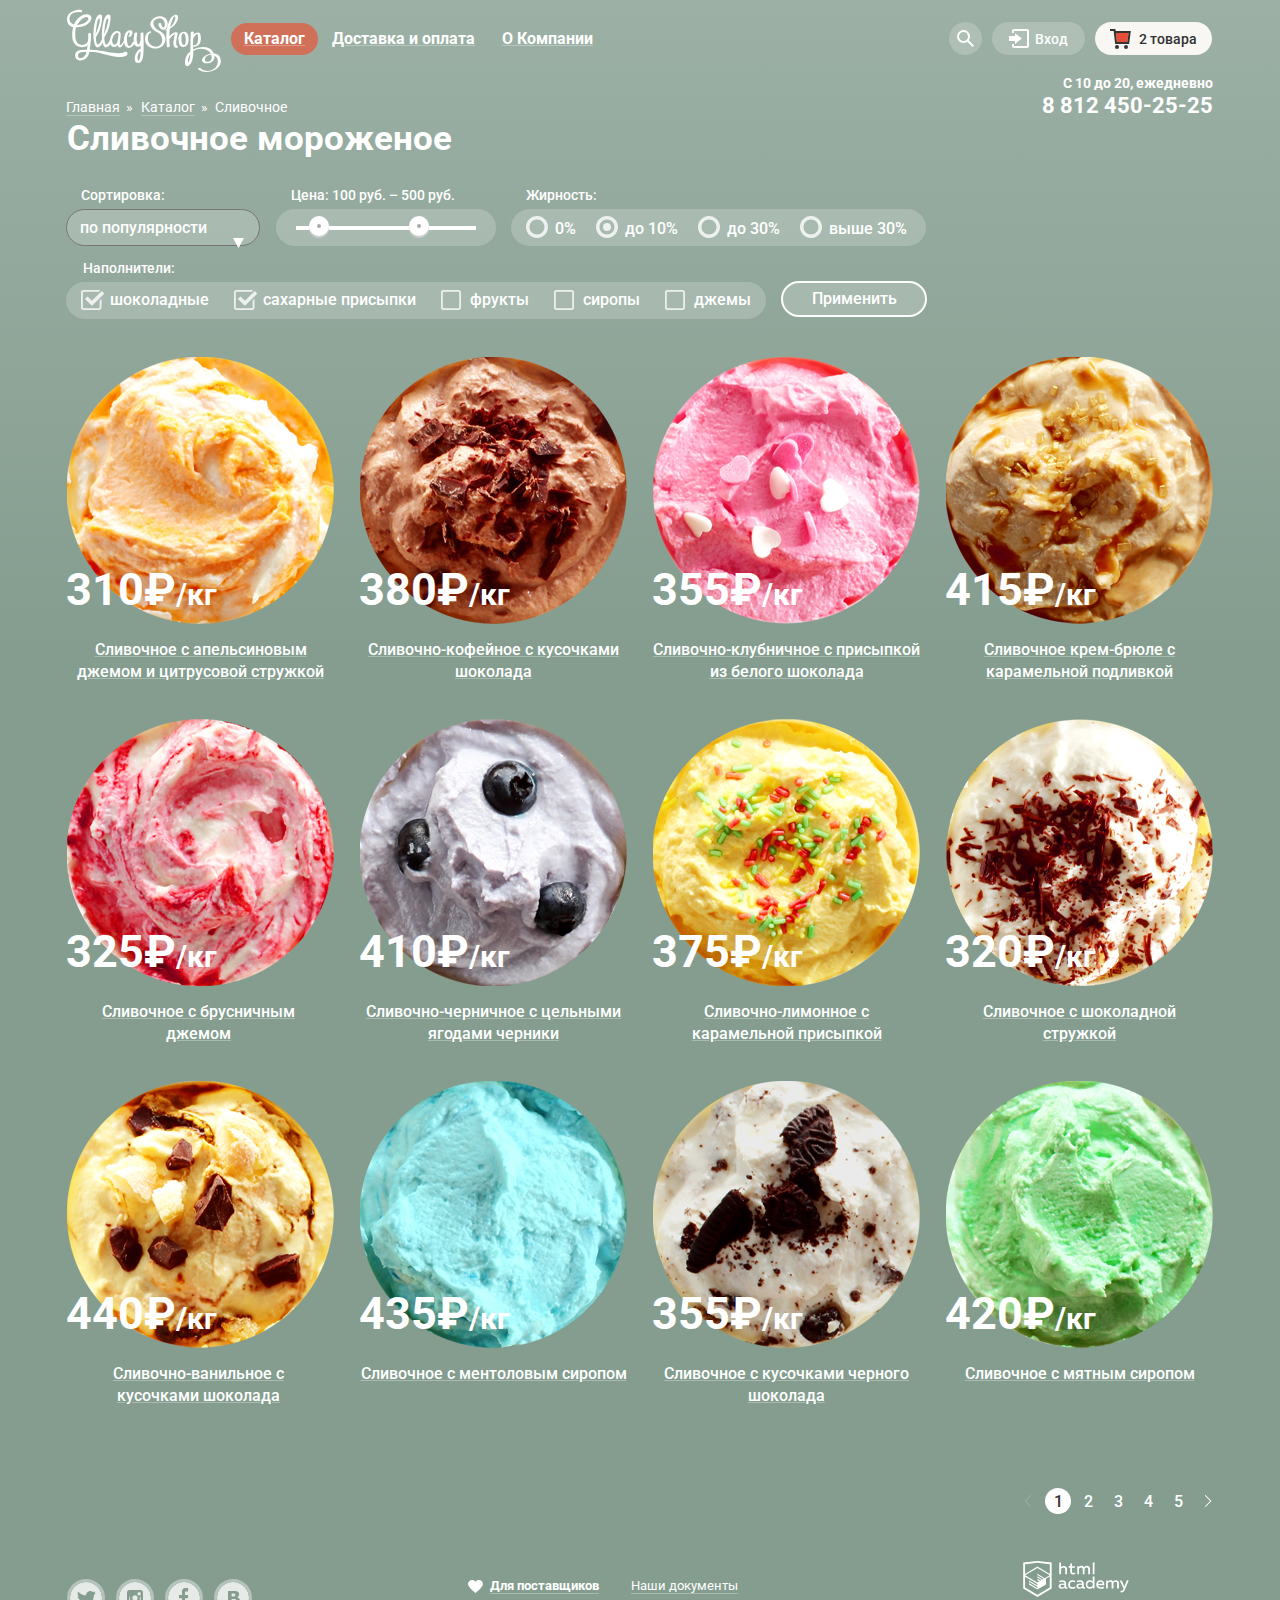
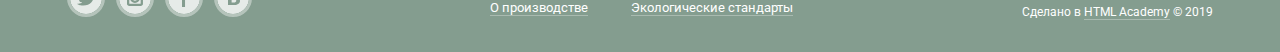
==== commit 61a73a7c: "Финальная часть." ====
--- a/catalog.html
+++ b/catalog.html
@@ -3,6 +3,7 @@
 <head>
     <meta charset="UTF-8">
     <title>Каталог "Сливочное мороженое"</title>
+    <link href="https://fonts.googleapis.com/css?family=Roboto:400,500,700" rel="stylesheet">
     <link rel="stylesheet" href="css/normalize.css">
     <link rel="stylesheet" href="css/style-min.css">
 
--- a/css/style-min.css
+++ b/css/style-min.css
@@ -1 +1 @@
-body{font-family:"Roboto","Arial",sans-serif;font-size:16px;line-height:22px;font-weight:400;color:#fff;margin:0}.button_small{font-size:18px;font-weight:700;line-height:24px;text-decoration:none;color:#fff;background:-webkit-gradient(linear,left top,left bottom,from(#e74a35),to(#f26843));background:-webkit-linear-gradient(top,#e74a35,#f26843);background:-o-linear-gradient(top,#e74a35,#f26843);background:linear-gradient(to bottom,#e74a35,#f26843);-webkit-box-shadow:0 2px 2px 0 rgba(172,16,0,0.64);box-shadow:0 2px 2px 0 rgba(172,16,0,0.64);text-align:center;border-radius:22px}.button_small:hover{background:-webkit-gradient(linear,left bottom,left top,from(#ec6f5e),to(#f58669));background:-webkit-linear-gradient(bottom,#ec6f5e,#f58669);background:-o-linear-gradient(bottom,#ec6f5e,#f58669);background:linear-gradient(to top,#ec6f5e,#f58669)}.button_small:active{background:-webkit-gradient(linear,left bottom,left top,from(#e1613e),to(#d74632));background:-webkit-linear-gradient(bottom,#e1613e,#d74632);background:-o-linear-gradient(bottom,#e1613e,#d74632);background:linear-gradient(to top,#e1613e,#d74632);-webkit-box-shadow:inset 0 2px 2px 0 rgba(148,39,24,1);box-shadow:inset 0 2px 2px 0 rgba(148,39,24,1)}.button{border-radius:22px;background-color:rgba(255,255,255,0.2)}.button_large{font-size:32px;font-weight:700;line-height:44px;text-decoration:none;text-align:center;text-shadow:0 2px 5px rgba(160,32,11,0.76);color:#fff;background:-webkit-gradient(linear,left bottom,left top,from(#e74a35),to(#f26843));background:-webkit-linear-gradient(bottom,#e74a35 0%,#f26843 100%);background:-o-linear-gradient(bottom,#e74a35 0%,#f26843 100%);background:linear-gradient(to top,#e74a35 0%,#f26843 100%);width:280px;height:65px;border:none;-webkit-box-shadow:0 2px 2px 0 rgba(172,16,0,0.64);box-shadow:0 2px 2px 0 rgba(172,16,0,0.64)}.button_large:hover{background:-webkit-gradient(linear,left bottom,left top,from(#ec6f5e),to(#f58669));background:-webkit-linear-gradient(bottom,#ec6f5e 0%,#f58669 100%);background:-o-linear-gradient(bottom,#ec6f5e 0%,#f58669 100%);background:linear-gradient(to top,#ec6f5e 0%,#f58669 100%);-webkit-box-shadow:0 2px 2px 0 rgba(172,16,0,1);box-shadow:0 2px 2px 0 rgba(172,16,0,1)}.button_large:active{background:-webkit-gradient(linear,left bottom,left top,from(#e1613e),to(#d74632));background:-webkit-linear-gradient(bottom,#e1613e 0%,#d74632 100%);background:-o-linear-gradient(bottom,#e1613e 0%,#d74632 100%);background:linear-gradient(to top,#e1613e 0%,#d74632 100%);-webkit-box-shadow:inset 0 2px 2px 0 rgba(148,39,24,0.35);box-shadow:inset 0 2px 2px 0 rgba(148,39,24,0.35)}.header_main{display:-webkit-box;display:-ms-flexbox;display:flex;-webkit-box-orient:vertical;-webkit-box-direction:normal;-ms-flex-direction:column;flex-direction:column;min-height:115px;width:1146px;margin-left:auto;margin-right:auto;padding-left:27px;padding-right:27px}.main_navigation{display:-webkit-box;display:-ms-flexbox;display:flex;-webkit-box-pack:justify;-ms-flex-pack:justify;justify-content:space-between}.main_navigation_left{display:-webkit-box;display:-ms-flexbox;display:flex}.main_navigation img{margin-right:0;margin-top:9px}.site_navigation{list-style:none;display:-webkit-box;display:-ms-flexbox;display:flex;-ms-flex-wrap:wrap;flex-wrap:wrap;min-width:360px;max-width:650px;margin-top:23px;margin-left:10px;margin-bottom:5px;padding:0}.site_navigation a{display:-webkit-box;display:-ms-flexbox;display:flex;-webkit-box-pack:center;-ms-flex-pack:center;justify-content:center;-webkit-box-align:center;-ms-flex-align:center;align-items:center;font-weight:700;line-height:18px;color:#fff;text-decoration:underline;-webkit-text-decoration-color:rgba(255,255,255,0.3);text-decoration-color:rgba(255,255,255,0.3);height:32px;padding-left:13px;padding-right:13px;margin-right:1px;border-radius:22px}.site_navigation a:hover{background-color:#fff;color:#323232}.site_navigation a:active{background-color:#fff;color:#323232;-webkit-box-shadow:inset 0 2px 1px 0 rgba(105,105,105,0.35);box-shadow:inset 0 2px 1px 0 rgba(105,105,105,0.35)}.site_navigation > li{position:relative}.main_menu{display:none;position:absolute;top:37px;left:-6px;list-style:none;-webkit-box-sizing:border-box;box-sizing:border-box;width:142px;min-height:165px;margin:0;padding:0;background-color:#f8f7f4;border-radius:5px;border:none;-webkit-box-shadow:0 20px 20px 0 rgba(0,0,0,0.4);box-shadow:0 20px 20px 0 rgba(0,0,0,0.4);z-index:1}.site_navigation > li:hover .main_menu{display:block}.main_menu a{display:block;text-align:left;font-size:14px;line-height:16px;font-weight:400;color:#323232;text-decoration:none;border-radius:0;border:none;width:142px;padding-top:7px;padding-left:19px;padding-right:2px;-webkit-box-sizing:border-box;box-sizing:border-box}.main_menu li:nth-child(1) a{border-top-left-radius:5px;border-top-right-radius:5px;padding-top:10px;height:38px}.main_menu li:first-child a::after{content:"";width:128px;height:1px;background-color:#323232;opacity:.2;position:absolute;top:37px;left:5px}.main_menu li:nth-child(2) a{padding-top:11px;height:37px}.main_menu li:nth-child(3) a{height:28px;padding-top:5px}.main_menu li:nth-child(4) a{height:33px;padding-top:8px}.main_menu li:nth-child(5) a{height:34px;padding-top:6px}.main_menu li:last-child a{border-bottom-left-radius:5px;border-bottom-right-radius:5px}.main_menu a:hover{background-color:#fbded8}.main_menu a:active{background-color:#f6b5a5}.site_movement{list-style:none;display:-webkit-box;display:-ms-flexbox;display:flex;padding:0;width:244px;margin-top:22px;margin-right:3px}.site_movement a{font-size:14px;font-weight:500;line-height:16px;text-decoration:none;color:#fff;margin-right:10px;margin-bottom:5px}.site_movement input{width:240px;height:43px;padding-left:13px;padding-right:13px;margin-bottom:21px;-webkit-box-sizing:border-box;box-sizing:border-box;border:1px solid rgba(211,211,210,0.5);border-radius:5px;color:#323232;font-weight:700}.site_movement input:hover{border:2px solid rgba(154,154,154,0.5);padding-left:12px;padding-top:0;padding-bottom:0}.site_movement input:focus{border:2px solid #2e88e4;outline:none;padding-left:12px;padding-top:0;padding-bottom:0}.site_movement input::-webkit-input-placeholder{font-size:14px;font-weight:400;line-height:24px;color:#999;opacity:1}.site_movement input:-ms-input-placeholder{font-size:14px;font-weight:400;line-height:24px;color:#999;opacity:1}.site_movement input::-ms-input-placeholder{font-size:14px;font-weight:400;line-height:24px;color:#999;opacity:1}.site_movement input::placeholder{font-size:14px;font-weight:400;line-height:24px;color:#999;opacity:1}.btn_search{display:-webkit-box;display:-ms-flexbox;display:flex;-webkit-box-pack:center;-ms-flex-pack:center;justify-content:center;-webkit-box-sizing:border-box;box-sizing:border-box;width:33px;height:33px}.btn_search svg{margin-top:8px}.btn_search:hover{background-color:#fff;color:#323232}.btn_search:hover .menu_icon{fill:#323232}.search_popup{display:none;position:absolute;top:37px;right:0;width:341px;height:84px;border-radius:6px;background-color:#f8f7f4;-webkit-box-shadow:0 20px 20px 0 rgba(0,0,0,0.4);box-shadow:0 20px 20px 0 rgba(0,0,0,0.4);-webkit-box-sizing:border-box;box-sizing:border-box;padding:20px 15px;z-index:1}.search_popup input{width:312px}.site_movement > li:hover .search_popup{display:block}.btn_login{display:-webkit-box;display:-ms-flexbox;display:flex;-webkit-box-pack:center;-ms-flex-pack:center;justify-content:center;-webkit-box-align:center;-ms-flex-align:center;align-items:center;-webkit-box-sizing:border-box;box-sizing:border-box;width:93px;height:33px}.btn_login svg{margin-right:5px}.btn_login:hover{background-color:#fff;color:#323232}.btn_login:hover .menu_icon{fill:#323232}.btn_enter{border:none;width:100px;height:44px;font-size:18px;line-height:24px;border-radius:21px;padding-top:5px}.site_movement > li{position:relative}.site_movement > li:hover .login_popup{display:block}.login_popup{display:none;position:absolute;top:37px;left:-182px;width:277px;height:214px;-webkit-box-sizing:border-box;box-sizing:border-box;padding:20px 5px 22px 19px;background-color:#f8f7f4;border-radius:6px;-webkit-box-shadow:0 20px 20px 0 rgba(0,0,0,0.4);box-shadow:0 20px 20px 0 rgba(0,0,0,0.4);z-index:1}.user_control{display:-webkit-box;display:-ms-flexbox;display:flex}.for_login{width:135px;margin-left:20px;margin-top:-1px}.for_login a{display:block;margin-bottom:-2px;font-size:13px;line-height:24px;font-weight:400;text-decoration:underline;color:#323232}.for_login a:hover,.for_login a:active{color:#e84d37}.btn_cart{display:-webkit-box;display:-ms-flexbox;display:flex;-webkit-box-pack:center;-ms-flex-pack:center;justify-content:center;-webkit-box-align:center;-ms-flex-align:center;align-items:center;width:100px;height:33px}.btn_login img,.btn_cart img{margin:0 8px 0 0}.work{-ms-flex-item-align:end;align-self:flex-end;margin-top:-15px;display:-webkit-box;display:-ms-flexbox;display:flex;-webkit-box-orient:vertical;-webkit-box-direction:normal;-ms-flex-direction:column;flex-direction:column}.work_time{font-size:14px;font-weight:700;line-height:16px;margin-bottom:3px;-ms-flex-item-align:end;align-self:flex-end}.work_telephone{font-size:22px;font-weight:700;line-height:24px;text-decoration:none;color:#fff;-ms-flex-item-align:end;align-self:flex-end;margin-bottom:-3px}.visually_hidden{position:absolute;width:1px;height:1px;margin:-1px;border:0;padding:0;clip:rect(0 0 0 0);overflow:hidden}.container{width:1146px;margin-left:auto;margin-right:auto;padding-left:27px;padding-right:27px}.footer_main{display:-webkit-box;display:-ms-flexbox;display:flex;-webkit-box-pack:justify;-ms-flex-pack:justify;justify-content:space-between;width:1146px;margin-left:auto;margin-right:auto;padding-left:27px;padding-right:27px;min-height:103px}.social{list-style:none;display:-webkit-box;display:-ms-flexbox;display:flex;-ms-flex-wrap:wrap;flex-wrap:wrap;min-width:267px;margin-top:30px;padding:0}.social li{margin-right:11px}.social_btn{opacity:.8}.social_btn svg{border:rgba(255,255,255,0.5) 3px solid;border-radius:50%}.social_btn:hover{opacity:1}.social_btn:hover .icon{border:rgba(255,255,255,0.7) 3px solid}.social_btn:active .icon{border:rgba(255,255,255,0.7) 3px solid;fill:#e9e9e9}.footer_menu{list-style:none;display:-webkit-box;display:-ms-flexbox;display:flex;-webkit-box-pack:justify;-ms-flex-pack:justify;justify-content:space-between;-ms-flex-wrap:wrap;flex-wrap:wrap;width:305px;padding:0;height:36px;margin-top:25px;margin-left:-72px}.footer_menu li:nth-child(2n){width:164px}.footer_menu li:nth-child(2n-1){width:114px}.footer_menu a{font-size:13px;line-height:18px;color:#fff;text-decoration:none;border-bottom:rgba(255,255,255,0.3) 1px solid;margin:0}.footer_menu a:hover,.footer_menu a:active{color:#ffbc9e;border-bottom:rgba(255,188,158,0.3) 1px solid}.for_partners{font-weight:700;position:relative}.for_partners::before{content:url("../img/general_images/heart.svg");position:absolute;top:2px;left:-22px}.footer_academy{margin-top:12px}.footer_academy p{margin:0;font-size:12px;line-height:18px}.academy{border-bottom:rgba(255,255,255,0.3) 1px solid;text-decoration:none;color:#fff}.academy:hover,.academy:active{color:#ffbc9e;border-bottom:rgba(255,188,158,0.3) 1px solid}.popup{display:none}.popup_window{position:fixed;top:50px;left:50%;margin-left:-239px;display:-webkit-box;display:-ms-flexbox;display:flex;-webkit-box-orient:vertical;-webkit-box-direction:normal;-ms-flex-direction:column;flex-direction:column;-webkit-box-sizing:border-box;box-sizing:border-box;padding:17px 25px 0 24px;width:478px;height:443px;border-radius:10px;background-color:#f8f7f4;z-index:300}.popup_close{width:18px;height:17px;position:absolute;top:15px;right:16px;font-size:0;border:0;cursor:pointer;background-color:#f8f7f4}.popup_close::after{content:"";position:absolute;width:18px;height:17px;top:0;left:0;background-image:url(../img/general_images/cross-big.svg)}@-webkit-keyframes coloring{from{opacity:0}20%{opacity:.2}30%{opacity:.3}40%{opacity:.4}50%{opacity:.5}60%{opacity:.6}70%{opacity:.7}80%{opacity:.8}90%{opacity:.9}to{opacity:1}}@keyframes coloring{from{opacity:0}20%{opacity:.2}30%{opacity:.3}40%{opacity:.4}50%{opacity:.5}60%{opacity:.6}70%{opacity:.7}80%{opacity:.8}90%{opacity:.9}to{opacity:1}}.popup_show{display:block;-webkit-animation-name:coloring;animation-name:coloring;-webkit-animation-duration:.3s;animation-duration:.3s}.popup_window h2{font-size:24px;font-weight:500;line-height:28px;color:#323232;margin:0;margin-bottom:18px}.popup_window input{width:267px;height:43px;padding-left:13px;margin-bottom:22px;-webkit-box-sizing:border-box;box-sizing:border-box;border:1px solid rgba(211,211,210,0.5);border-radius:5px;color:#323232;font-weight:700}.popup_window textarea{width:430px;height:156px;padding-left:13px;padding-top:8px;margin-top:-2px;-webkit-box-sizing:border-box;box-sizing:border-box;border:1px solid rgba(211,211,210,0.5);border-radius:5px;color:#323232;font-weight:700}.popup_window input:hover{border:2px solid rgba(154,154,154,0.5);padding-left:12px;padding-top:0;padding-bottom:0}.popup_window textarea:hover{border:2px solid rgba(154,154,154,0.5);padding-top:7px;padding-left:12px}.popup_window input:focus{border:2px solid rgba(46,136,228,0.5);outline:none;padding-left:12px}.popup_window textarea:focus{border:2px solid rgba(46,136,228,0.5);outline:none;padding-left:12px;padding-top:7px}.popup_window input::-webkit-input-placeholder,.popup_window textarea::-webkit-input-placeholder{font-size:16px;font-weight:400;line-height:24px;color:#999}.popup_window input:-ms-input-placeholder,.popup_window textarea:-ms-input-placeholder{font-size:16px;font-weight:400;line-height:24px;color:#999}.popup_window input::-ms-input-placeholder,.popup_window textarea::-ms-input-placeholder{font-size:16px;font-weight:400;line-height:24px;color:#999}.popup_window input::placeholder,.popup_window textarea::placeholder{font-size:16px;font-weight:400;line-height:24px;color:#999}.btn_send{-ms-flex-item-align:end;align-self:flex-end;font-size:18px;line-height:24px;width:139px;height:44px;margin-top:24px;border-radius:22px}.overlay{position:fixed;top:0;left:0;height:100%;width:100%;z-index:10;background-color:rgba(0,0,0,0.3)}.site_wrapper{min-width:940px;background-color:#849d8f;background-image:url(../img/index_images/icecream_slider_1.png);background-repeat:no-repeat;background-position:top center}.slider{position:relative;padding-top:275px;text-align:center;color:#fff;margin-bottom:40px}.slider_list{margin:0;padding:0;list-style:none}.slider_item{display:-webkit-box;display:-ms-flexbox;display:flex;-webkit-box-orient:vertical;-webkit-box-direction:normal;-ms-flex-direction:column;flex-direction:column;-webkit-box-align:center;-ms-flex-align:center;align-items:center}.slide{display:none}#product_1:checked ~ .site_wrapper{background-color:#849d8f;background-image:url(../img/index_images/icecream_slider_1.png)}#product_2:checked ~ .site_wrapper{background-color:#8996a6;background-image:url(../img/index_images/icecream_slider_2.png)}#product_3:checked ~ .site_wrapper{background-color:#9d8b84;background-image:url(../img/index_images/icecream_slider_3.png)}#product_1:checked ~ .site_wrapper #slide_1,#product_2:checked ~ .site_wrapper #slide_2,#product_3:checked ~ .site_wrapper #slide_3{display:-webkit-box;display:-ms-flexbox;display:flex}#product_1:checked ~ .site_wrapper label[for="product_1"],#product_2:checked ~ .site_wrapper label[for="product_2"],#product_3:checked ~ .site_wrapper label[for="product_3"]{background-color:#fff}.slider_item h3{font-size:60px;line-height:60px;font-weight:800;width:700px;margin:0 auto;margin-bottom:27px}.btn_both{display:block;border-radius:50px;padding-top:10px;-webkit-box-sizing:border-box;box-sizing:border-box;margin-top:3px}.slider_controls{position:absolute;bottom:21px;left:0;z-index:20;font-size:0}.slider_controls label{display:inline-block;width:17px;height:17px;margin-right:8px;vertical-align:top;background-color:transparent;border:2px solid #fff;border-radius:50%;cursor:pointer}.banners{display:-webkit-box;display:-ms-flexbox;display:flex;-webkit-box-pack:justify;-ms-flex-pack:justify;justify-content:space-between;margin:0;margin-top:3px}.banners_left{width:560px;min-height:229px;border-radius:15px;background-image:url(../img/index_images/rasp_background.jpg);display:-webkit-box;display:-ms-flexbox;display:flex;-webkit-box-orient:vertical;-webkit-box-direction:normal;-ms-flex-direction:column;flex-direction:column}.banners_right{width:560px;min-height:229px;border-radius:15px;background-image:url(../img/index_images/choco_background.jpg);display:-webkit-box;display:-ms-flexbox;display:flex;-webkit-box-orient:vertical;-webkit-box-direction:normal;-ms-flex-direction:column;flex-direction:column}.for_free{font-size:35px;font-weight:700;line-height:41px;margin-left:20px;margin-top:17px;margin-bottom:0}.for_free_desc{font-size:18px;font-weight:700;max-width:521px;margin-left:20px;margin-top:13px;margin-bottom:46px}.btn_order{display:block;min-height:34px;padding-top:10px;-ms-flex-item-align:end;align-self:flex-end;margin-right:21px}.banners_left .btn_order{width:165px}.banners_right .btn_order{width:189px}.icecream_hits{list-style:none;display:-webkit-box;display:-ms-flexbox;display:flex;-ms-flex-wrap:wrap;flex-wrap:wrap;padding:0;margin-top:39px;margin-bottom:22px}.icecream_item:not(:nth-child(4n)){margin-right:26px}.icecream_hits .icecream_item::after{content:url("../img/index_images/hit.png");position:absolute;top:0;left:0;z-index:10}.price sub{display:block;font-size:30px;margin-top:20px}.icecream_hits .icecream_desc{font-size:16px;font-weight:500;text-align:center;color:#fff;margin-top:9px}.about_us{width:1146px;min-height:306px;padding-left:21px;padding-top:5px;-webkit-box-sizing:border-box;box-sizing:border-box;background-image:url(../img/index_images/waffle_background.jpg);color:#323232;border-radius:15px;margin-bottom:40px}.about_us h2{font-size:24px;font-weight:500;line-height:30px;letter-spacing:.15px}.about_us_info{list-style:none;padding:0;margin-top:-15px;display:-webkit-box;display:-ms-flexbox;display:flex;-ms-flex-wrap:wrap;flex-wrap:wrap}.about_us_info li{width:485px;position:relative;margin-bottom:-10px}.about_us_info li:nth-child(2n-1){margin-left:55px}.about_us_info li:nth-child(2n){margin-left:83px}.about_us_info li:nth-child(1)::before{content:url("../img/index_images/icecream.svg");position:absolute;top:2px;left:-56px}.about_us_info li:nth-child(2)::before{content:url("../img/index_images/cow.svg");position:absolute;top:2px;left:-58px}.about_us_info li:nth-child(3)::before{content:url("../img/index_images/leaf.svg");position:absolute;top:2px;left:-56px}.about_us_info li:nth-child(4)::before{content:url("../img/index_images/thermometer.svg");position:absolute;top:2px;left:-58px}.feedback{display:-webkit-box;display:-ms-flexbox;display:flex;-webkit-box-pack:justify;-ms-flex-pack:justify;justify-content:space-between;margin-bottom:40px}.blog{width:560px;min-height:220px;background:url(../img/index_images/straw_background.jpg);border-radius:15px;-webkit-box-sizing:border-box;box-sizing:border-box;padding-left:20px;padding-top:24px}.blog_news{font-weight:500;color:#323232;margin:0 0 3px}.blog_post{font-size:24px;font-weight:700;line-height:30px;text-decoration:underline;color:#323232;display:block;max-width:300px}.blog_post:hover{color:#e84d37;-webkit-text-decoration-color:rgba(232,77,55,0.3);text-decoration-color:rgba(232,77,55,0.3)}.blog_post:active{color:#e84d37;-webkit-text-decoration-color:rgba(232,77,55,0.3);text-decoration-color:rgba(232,77,55,0.3)}.sign_for_spam_wrapper{width:560px;min-height:220px;padding:6px;-webkit-box-sizing:border-box;box-sizing:border-box;background:url(../img/index_images/postal_background.jpg);border-radius:15px}.sign_for_spam{width:548px;min-height:208px;background-color:#f8f7f4;border-radius:10px;padding-top:12px;-webkit-box-sizing:border-box;box-sizing:border-box}.sign_for_spam p{color:#5a5a5a;display:block;max-width:510px;margin-left:20px;margin-bottom:35px}.sign_for_spam input{font-size:16px;font-weight:700;line-height:24px;color:#323232;width:368px;min-height:44px;margin-left:20px;margin-right:9px;padding-left:12px;border:rgba(178,178,178,0.5) 1px solid;border-radius:5px;-webkit-box-sizing:border-box;box-sizing:border-box}.sign_for_spam input:hover{border:rgba(154,154,154,0.5) 2px solid;padding-left:11px;padding-top:0;padding-bottom:0}.sign_for_spam input:focus{border:#2e88e4 2px solid;outline:none;padding-left:11px;padding-top:0;padding-bottom:0}.sign_for_spam input::-webkit-input-placeholder{font-size:16px;font-weight:400;line-height:24px;opacity:1}.sign_for_spam input:-ms-input-placeholder{font-size:16px;font-weight:400;line-height:24px;opacity:1}.sign_for_spam input::-ms-input-placeholder{font-size:16px;font-weight:400;line-height:24px;opacity:1}.sign_for_spam input::placeholder{font-size:16px;font-weight:400;line-height:24px;opacity:1}.btn_submit{width:129px;min-height:44px;border:none}.contacts{width:100%;max-width:1200px;margin-left:auto;margin-right:auto;padding-top:62px;padding-bottom:63px;display:-webkit-box;display:-ms-flexbox;display:flex;-webkit-box-pack:end;-ms-flex-pack:end;justify-content:flex-end;position:relative;background:url(../img/index_images/map.png) no-repeat;margin-bottom:5px}.contacts iframe{position:absolute;top:0;left:0;width:100%;max-width:1200px;margin-left:auto;margin-right:auto;border:none;z-index:1}.contacts::before{content:url("../img/index_images/pin.png");position:absolute;left:266px;top:138px}.contact{width:302px;min-height:305px;padding-left:25px;padding-top:30px;margin-right:27px;-webkit-box-sizing:border-box;box-sizing:border-box;border-radius:18px;background-color:#fefefe;z-index:5}.contact p{font-size:14px;line-height:20px;color:#323232;margin:0;width:180px}.contact_info{font-size:18px;font-weight:700;font-style:normal;line-height:24px;text-decoration:none;color:#323232;width:225px;margin-top:2px;margin-bottom:15px}.telephone{display:block;margin-top:5px;margin-bottom:1px}.btn_write{display:block;width:252px;min-height:34px;padding-top:12px;margin-top:24px}.catalog_wrapper{background:-webkit-gradient(linear,left top,left bottom,from(#9cb0a5),color-stop(40%,#849d8f),to(#849d8f));background:-webkit-linear-gradient(top,#9cb0a5,#849d8f 40%,#849d8f 100%);background:-o-linear-gradient(top,#9cb0a5,#849d8f 40%,#849d8f 100%);background:linear-gradient(to bottom,#9cb0a5,#849d8f 40%,#849d8f 100%)}.header_bottom{display:-webkit-box;display:-ms-flexbox;display:flex;-webkit-box-pack:justify;-ms-flex-pack:justify;justify-content:space-between}.current{background-color:#d07058}.site_movement .full{background-color:#f8f7f4;color:#323232;width:117px;position:relative}.basket_full{display:none;font-size:13px;font-weight:400;line-height:16px;color:#323232;border-radius:5px;background-color:#f8f7f4;-webkit-box-shadow:0 20px 20px 0 rgba(0,0,0,0.4);box-shadow:0 20px 20px 0 rgba(0,0,0,0.4);width:540px;height:242px;-webkit-box-sizing:border-box;box-sizing:border-box;padding:16px 15px 20px;position:absolute;top:37px;left:-423px;z-index:15}.basket_full ul{list-style:none;padding:0;margin:0}.basket_full li{display:-webkit-box;display:-ms-flexbox;display:flex;position:relative}.delete{width:11px;height:11px;position:absolute;top:15px;left:-25px;z-index:5;font-size:0;border:0;cursor:pointer;background-color:#f8f7f4}.delete::before{content:"";position:absolute;width:11px;height:11px;top:0;left:0;background:url(../img/catalog_images/cross-small.svg) no-repeat}.basket_content li{margin-left:26px;margin-bottom:10px}.basket_content img{margin-top:5px;margin-right:13px}.order_name{margin-right:32px;max-width:216px}.order_weight{margin-right:29px}.current_movement{margin-right:20px}.basket_control{display:-webkit-box;display:-ms-flexbox;display:flex;-webkit-box-orient:vertical;-webkit-box-direction:normal;-ms-flex-direction:column;flex-direction:column;margin-top:-6px;border-top:#cacac7 1px solid}.sum{-ms-flex-item-align:end;align-self:flex-end;font-size:15px;line-height:18px;font-weight:700;margin-right:-1px;margin-bottom:13px}.btn_apply{-ms-flex-item-align:end;align-self:flex-end;font-size:18px;line-height:24px;width:170px;height:44px;border-radius:22px}.site_movement > li:hover .basket_full{display:block}.breadcrumbs{list-style:none;display:-webkit-box;display:-ms-flexbox;display:flex;-ms-flex-item-align:end;align-self:flex-end;-webkit-box-pack:justify;-ms-flex-pack:justify;justify-content:space-between;padding:0;min-width:221px;margin-left:-1px;margin-top:0;margin-bottom:0}.breadcrumbs li{font-size:14px;line-height:16px;text-decoration:none;position:relative}.breadcrumbs li:not(:last-child)::after{content:"»";position:absolute;top:0;left:60px}.breadcrumbs a{text-decoration:none;color:#fff;border-bottom:rgba(255,255,255,0.3) 1px solid}.breadcrumbs p{margin:0}.catalog h1{font-size:35px;font-weight:700;line-height:41px;margin-top:3px}.filter{display:-webkit-box;display:-ms-flexbox;display:flex;-webkit-box-orient:vertical;-webkit-box-direction:normal;-ms-flex-direction:column;flex-direction:column;width:860px;margin-bottom:37px}.filter fieldset{border:0 none;margin-right:-11px}.filter_top{display:-webkit-box;display:-ms-flexbox;display:flex;-webkit-box-pack:justify;-ms-flex-pack:justify;justify-content:space-between;height:60px;margin-top:5px;margin-bottom:13px}.filter_bottom{display:-webkit-box;display:-ms-flexbox;display:flex;-webkit-box-pack:justify;-ms-flex-pack:justify;justify-content:space-between;height:60px}.filter ul{list-style:none;display:-webkit-box;display:-ms-flexbox;display:flex}.filter legend{font-size:14px;font-weight:500;line-height:16px;margin-top:-40px;margin-left:15px}.filter_bottom legend{margin-left:2px}.filter select,.filter label{font-size:16px;font-weight:500;line-height:18px}.filter_top{margin-left:-15px}.filter_top select{width:194px;height:37px;margin:0;padding-right:20px;padding-left:13px;position:relative;background-color:rgba(255,255,255,0.2);border-radius:22px;-webkit-box-sizing:border-box;box-sizing:border-box;color:#fff;-webkit-appearance:none;-moz-appearance:none}.filter_top select::-ms-expand{display:none}.for_select option{color:#323232}.for_select{position:relative}.for_select::after{content:url("../img/catalog_images/icon-down-dir.svg");position:absolute;top:29px;left:179px;z-index:5}.for_select select:hover{color:#323232}.for_select:hover::after{content:url("../img/catalog_images/icon-down-dir_hover.svg")}.filter_range{width:220px;margin-top:0}.range_controls{position:relative;height:37px;margin:0;padding-top:17px;padding-right:20px;padding-left:20px;background-color:rgba(255,255,255,0.2);border-radius:22px;-webkit-box-sizing:border-box;box-sizing:border-box}.range_controls .scale{height:4px;background:#fff}.range_controls .bar{width:70%;height:4px;background:#fff}.range_controls .toggle{position:absolute;top:7px;left:0;width:4px;height:4px;padding:0;border:8px solid #fff;background-color:#ababab;-webkit-box-shadow:0 2px 1px 0 #cfcfcf;box-shadow:0 2px 1px 0 #cfcfcf;border-radius:50%;cursor:pointer}.range_controls .toggle_min{left:33px}.range_controls .toggle_max{left:133px}.properties{width:415px;height:37px;-webkit-box-sizing:border-box;box-sizing:border-box;padding:9px 0 0 23px;background-color:rgba(255,255,255,0.2);border-radius:22px;margin:0}.property_option{position:relative;cursor:pointer;padding-left:21px;margin-right:28px}.property_option:last-child{margin-right:0}.property + label .radio_indicator{position:absolute;top:-2px;left:-8px;width:22px;height:22px;background-image:url(../img/catalog_images/radio-off.svg);opacity:.8}.property:checked + label .radio_indicator{position:absolute;top:-2px;left:-8px;width:22px;height:22px;background-image:url(../img/catalog_images/radio-on.svg);opacity:.8}.property:hover + label .radio_indicator{opacity:1}.property:disabled + label .radio_indicator{opacity:.4}.property:focus + label .radio_indicator{outline:#71b9ff 5px auto}.property:disabled + label{opacity:.4}.fillers{width:700px;height:37px;-webkit-box-sizing:border-box;box-sizing:border-box;padding:7px 0 0 23px;background-color:rgba(255,255,255,0.2);border-radius:22px;margin-top:0;margin-left:-15px}.filler_option{position:relative;cursor:pointer;padding-left:21px;margin-right:33px}.filler_option:nth-child(5){margin-right:15px}.filler + label .checkbox_indicator{position:absolute;top:1px;left:-8px;width:20px;height:20px;background-image:url(../img/catalog_images/checkbox-off.png);z-index:5;opacity:.8}.filler:checked + label .checkbox_indicator{position:absolute;top:1px;left:-8px;width:24px;height:20px;background-image:url(../img/catalog_images/checkbox-on.png);opacity:.8}.filler:hover + label .checkbox_indicator{opacity:1}.filler:disabled + label .checkbox_indicator{opacity:.4}.filler:focus + label .checkbox_indicator{outline:#71b9ff 5px auto}.filler:disabled + label{opacity:.4}.btn_use{display:block;font-size:16px;font-weight:500;line-height:18px;text-align:center;color:#fff;background-color:rgba(255,255,255,0.2);border:#fff 2px solid;border-radius:18px;-webkit-box-sizing:border-box;box-sizing:border-box;width:146px;height:36px;margin-top:21px;margin-left:-25px}.btn_use:hover{background-color:#fff;color:#323232}.btn_use:active{color:#323232;background-color:#ededed;-webkit-box-shadow:inset 0 2px 1px 0 rgba(105,105,105,1);box-shadow:inset 0 2px 1px 0 rgba(105,105,105,1);border:none}.icecream_list{list-style:none;display:-webkit-box;display:-ms-flexbox;display:flex;-ms-flex-wrap:wrap;flex-wrap:wrap;padding:0}.icecream_item{width:267px;padding:0;position:relative;z-index:4}.icecream_list .icecream_item{margin-bottom:20px}.icecream_item::before{display:none;content:"";position:absolute;top:-4px;left:-13px;width:293px;height:405px;border-radius:5px;background-color:rgba(248,247,244,0.3);-webkit-box-shadow:0 20px 20px 0 rgba(0,0,0,0.4);box-shadow:0 20px 20px 0 rgba(0,0,0,0.4)}.icecream_item a{text-decoration:underline;-webkit-text-decoration-style:solid;text-decoration-style:solid;-webkit-text-decoration-color:rgba(255,255,255,0.3);text-decoration-color:rgba(255,255,255,0.3)}.price{display:-webkit-box;display:-ms-flexbox;display:flex;font-size:45px;font-weight:700;line-height:45px;margin:0;position:absolute;left:-1px;top:210px}.icecream_item:nth-child(5) .icecream_desc,.icecream_item:nth-child(9) .icecream_desc{max-width:203px;margin-left:30px}.icecream_desc{font-size:16px;font-weight:500;text-align:center;color:#fff;margin-top:9px}.btn_fast_view{display:none;width:200px;min-height:34px;padding-top:10px;z-index:1000}.card_content{position:relative;z-index:1}.card_hover{position:absolute;top:335px;left:32px}.card_hover a{text-decoration:none;z-index:1000}.icecream_item:hover .btn_fast_view{display:block}.icecream_item:hover::before{display:block}.icecream_item:hover{z-index:6}.pages{list-style:none;display:-webkit-box;display:-ms-flexbox;display:flex;-webkit-box-pack:end;-ms-flex-pack:end;justify-content:flex-end;margin-top:44.5px;margin-bottom:35px;margin-right:-12px}.arrow_next{fill:#fff}.pages a{font-size:16px;font-weight:500;line-height:18px;text-decoration:none;text-align:center;color:#fff;background-color:transparent;-webkit-box-sizing:border-box;box-sizing:border-box;border-radius:13px;display:block;min-width:26px;height:26px;padding-top:5px;margin-right:4px}.pages a:hover{background-color:rgba(255,255,255,0.2)}.pages a:active{color:#323232;background-color:#fff}.page_current a{color:#323232;background-color:#fff}.page_right:hover .arrow_next{fill:#323232}.page_left{-webkit-transform:rotate(180deg);-ms-transform:rotate(180deg);transform:rotate(180deg);opacity:.2}+body{font-family:"Roboto","Arial",sans-serif;font-size:16px;line-height:22px;font-weight:400;color:#fff;margin:0}.button_small{font-size:18px;font-weight:700;line-height:24px;text-decoration:none;color:#fff;background:-webkit-gradient(linear,left top,left bottom,from(#e74a35),to(#f26843));background:-webkit-linear-gradient(top,#e74a35,#f26843);background:-o-linear-gradient(top,#e74a35,#f26843);background:linear-gradient(to bottom,#e74a35,#f26843);-webkit-box-shadow:0 2px 2px 0 rgba(172,16,0,0.64);box-shadow:0 2px 2px 0 rgba(172,16,0,0.64);text-align:center;border-radius:22px}.button_small:hover{background:-webkit-gradient(linear,left bottom,left top,from(#ec6f5e),to(#f58669));background:-webkit-linear-gradient(bottom,#ec6f5e,#f58669);background:-o-linear-gradient(bottom,#ec6f5e,#f58669);background:linear-gradient(to top,#ec6f5e,#f58669)}.button_small:active{background:-webkit-gradient(linear,left bottom,left top,from(#e1613e),to(#d74632));background:-webkit-linear-gradient(bottom,#e1613e,#d74632);background:-o-linear-gradient(bottom,#e1613e,#d74632);background:linear-gradient(to top,#e1613e,#d74632);-webkit-box-shadow:inset 0 2px 2px 0 rgba(148,39,24,1);box-shadow:inset 0 2px 2px 0 rgba(148,39,24,1)}.button{border-radius:22px;background-color:rgba(255,255,255,0.2)}.button_large{font-size:32px;font-weight:700;line-height:44px;text-decoration:none;text-align:center;text-shadow:0 2px 5px rgba(160,32,11,0.76);color:#fff;background:-webkit-gradient(linear,left bottom,left top,from(#e74a35),to(#f26843));background:-webkit-linear-gradient(bottom,#e74a35 0%,#f26843 100%);background:-o-linear-gradient(bottom,#e74a35 0%,#f26843 100%);background:linear-gradient(to top,#e74a35 0%,#f26843 100%);width:280px;height:65px;border:none;-webkit-box-shadow:0 2px 2px 0 rgba(172,16,0,0.64);box-shadow:0 2px 2px 0 rgba(172,16,0,0.64)}.button_large:hover{background:-webkit-gradient(linear,left bottom,left top,from(#ec6f5e),to(#f58669));background:-webkit-linear-gradient(bottom,#ec6f5e 0%,#f58669 100%);background:-o-linear-gradient(bottom,#ec6f5e 0%,#f58669 100%);background:linear-gradient(to top,#ec6f5e 0%,#f58669 100%);-webkit-box-shadow:0 2px 2px 0 rgba(172,16,0,1);box-shadow:0 2px 2px 0 rgba(172,16,0,1)}.button_large:active{background:-webkit-gradient(linear,left bottom,left top,from(#e1613e),to(#d74632));background:-webkit-linear-gradient(bottom,#e1613e 0%,#d74632 100%);background:-o-linear-gradient(bottom,#e1613e 0%,#d74632 100%);background:linear-gradient(to top,#e1613e 0%,#d74632 100%);-webkit-box-shadow:inset 0 2px 2px 0 rgba(148,39,24,0.35);box-shadow:inset 0 2px 2px 0 rgba(148,39,24,0.35)}.header_main{display:-webkit-box;display:-ms-flexbox;display:flex;-webkit-box-orient:vertical;-webkit-box-direction:normal;-ms-flex-direction:column;flex-direction:column;min-height:115px;width:1146px;margin-left:auto;margin-right:auto;padding-left:27px;padding-right:27px}.main_navigation{display:-webkit-box;display:-ms-flexbox;display:flex;-webkit-box-pack:justify;-ms-flex-pack:justify;justify-content:space-between}.main_navigation_left{display:-webkit-box;display:-ms-flexbox;display:flex}.main_navigation img{margin-right:0;margin-top:9px}.site_navigation{list-style:none;display:-webkit-box;display:-ms-flexbox;display:flex;-ms-flex-wrap:wrap;flex-wrap:wrap;min-width:360px;max-width:650px;margin-top:23px;margin-left:10px;margin-bottom:5px;padding:0}.site_navigation a{display:-webkit-box;display:-ms-flexbox;display:flex;-webkit-box-pack:center;-ms-flex-pack:center;justify-content:center;-webkit-box-align:center;-ms-flex-align:center;align-items:center;font-weight:700;line-height:18px;color:#fff;text-decoration:underline;-webkit-text-decoration-color:rgba(255,255,255,0.3);text-decoration-color:rgba(255,255,255,0.3);height:32px;padding-left:13px;padding-right:13px;margin-right:1px;border-radius:22px}.site_navigation a:hover{background-color:#fff;color:#323232}.site_navigation a:active{background-color:#fff;color:#323232;-webkit-box-shadow:inset 0 2px 1px 0 rgba(105,105,105,0.35);box-shadow:inset 0 2px 1px 0 rgba(105,105,105,0.35)}.site_navigation > li{position:relative}.main_menu{display:none;position:absolute;top:37px;left:-6px;list-style:none;-webkit-box-sizing:border-box;box-sizing:border-box;width:142px;min-height:165px;margin:0;padding:0;background-color:#f8f7f4;border-radius:5px;border:none;-webkit-box-shadow:0 20px 20px 0 rgba(0,0,0,0.4);box-shadow:0 20px 20px 0 rgba(0,0,0,0.4);z-index:1}.site_navigation > li:hover .main_menu{display:block}.main_menu a{display:block;text-align:left;font-size:14px;line-height:16px;font-weight:400;color:#323232;text-decoration:none;border-radius:0;border:none;width:142px;padding-top:7px;padding-left:19px;padding-right:2px;-webkit-box-sizing:border-box;box-sizing:border-box}.main_menu li:nth-child(1) a{border-top-left-radius:5px;border-top-right-radius:5px;padding-top:10px;height:38px}.main_menu li:first-child a::after{content:"";width:128px;height:1px;background-color:#323232;opacity:.2;position:absolute;top:37px;left:5px}.main_menu li:nth-child(2) a{padding-top:11px;height:37px}.main_menu li:nth-child(3) a{height:28px;padding-top:5px}.main_menu li:nth-child(4) a{height:33px;padding-top:8px}.main_menu li:nth-child(5) a{height:34px;padding-top:6px}.main_menu li:last-child a{border-bottom-left-radius:5px;border-bottom-right-radius:5px}.main_menu a:hover{background-color:#fbded8}.main_menu a:active{background-color:#f6b5a5}.site_movement{list-style:none;display:-webkit-box;display:-ms-flexbox;display:flex;padding:0;width:244px;margin-top:22px;margin-right:3px}.site_movement a{font-size:14px;font-weight:500;line-height:16px;text-decoration:none;color:#fff;margin-right:10px;margin-bottom:5px}.site_movement input{width:240px;height:43px;padding-left:13px;padding-right:13px;margin-bottom:21px;-webkit-box-sizing:border-box;box-sizing:border-box;border:1px solid rgba(211,211,210,0.5);border-radius:5px;color:#323232;font-weight:700}.site_movement input:hover{border:2px solid rgba(154,154,154,0.5);padding-left:12px;padding-top:0;padding-bottom:0}.site_movement input:focus{border:2px solid rgba(143,189,236,0.5);outline:none;padding-left:12px;padding-top:0;padding-bottom:0}.site_movement input::-webkit-input-placeholder{font-size:14px;font-weight:400;line-height:24px;color:#999;opacity:1}.site_movement input:-ms-input-placeholder{font-size:14px;font-weight:400;line-height:24px;color:#999;opacity:1}.site_movement input::-ms-input-placeholder{font-size:14px;font-weight:400;line-height:24px;color:#999;opacity:1}.site_movement input::placeholder{font-size:14px;font-weight:400;line-height:24px;color:#999;opacity:1}.btn_search{display:-webkit-box;display:-ms-flexbox;display:flex;-webkit-box-pack:center;-ms-flex-pack:center;justify-content:center;-webkit-box-sizing:border-box;box-sizing:border-box;width:33px;height:33px}.btn_search svg{margin-top:8px}.btn_search:hover{background-color:#fff;color:#323232}.btn_search:hover .menu_icon{fill:#323232}.search_popup{display:none;position:absolute;top:37px;right:0;width:341px;height:84px;border-radius:6px;background-color:#f8f7f4;-webkit-box-shadow:0 20px 20px 0 rgba(0,0,0,0.4);box-shadow:0 20px 20px 0 rgba(0,0,0,0.4);-webkit-box-sizing:border-box;box-sizing:border-box;padding:20px 15px;z-index:1}.search_popup input{width:312px}.site_movement > li:hover .search_popup{display:block}.btn_login{display:-webkit-box;display:-ms-flexbox;display:flex;-webkit-box-pack:center;-ms-flex-pack:center;justify-content:center;-webkit-box-align:center;-ms-flex-align:center;align-items:center;-webkit-box-sizing:border-box;box-sizing:border-box;width:93px;height:33px}.btn_login svg{margin-right:5px}.btn_login:hover{background-color:#fff;color:#323232}.btn_login:hover .menu_icon{fill:#323232}.btn_enter{border:none;width:100px;height:44px;font-size:18px;line-height:24px;border-radius:21px;padding-top:5px}.site_movement > li{position:relative}.site_movement > li:hover .login_popup{display:block}.login_popup{display:none;position:absolute;top:37px;left:-182px;width:277px;height:214px;-webkit-box-sizing:border-box;box-sizing:border-box;padding:20px 5px 22px 19px;background-color:#f8f7f4;border-radius:6px;-webkit-box-shadow:0 20px 20px 0 rgba(0,0,0,0.4);box-shadow:0 20px 20px 0 rgba(0,0,0,0.4);z-index:1}.user_control{display:-webkit-box;display:-ms-flexbox;display:flex}.for_login{width:135px;margin-left:20px;margin-top:-1px}.for_login a{display:block;margin-bottom:-2px;font-size:13px;line-height:24px;font-weight:400;text-decoration:underline;color:#323232}.for_login a:hover,.for_login a:active{color:#e84d37}.btn_cart{display:-webkit-box;display:-ms-flexbox;display:flex;-webkit-box-pack:center;-ms-flex-pack:center;justify-content:center;-webkit-box-align:center;-ms-flex-align:center;align-items:center;width:100px;height:33px}.btn_login img,.btn_cart img{margin:0 8px 0 0}.work{-ms-flex-item-align:end;align-self:flex-end;margin-top:-15px;display:-webkit-box;display:-ms-flexbox;display:flex;-webkit-box-orient:vertical;-webkit-box-direction:normal;-ms-flex-direction:column;flex-direction:column}.work_time{font-size:14px;font-weight:700;line-height:16px;margin-bottom:3px;-ms-flex-item-align:end;align-self:flex-end}.work_telephone{font-size:22px;font-weight:700;line-height:24px;text-decoration:none;color:#fff;-ms-flex-item-align:end;align-self:flex-end;margin-bottom:-3px}.visually_hidden{position:absolute;width:1px;height:1px;margin:-1px;border:0;padding:0;clip:rect(0 0 0 0);overflow:hidden}.container{width:1146px;margin-left:auto;margin-right:auto;padding-left:27px;padding-right:27px}.footer_main{display:-webkit-box;display:-ms-flexbox;display:flex;-webkit-box-pack:justify;-ms-flex-pack:justify;justify-content:space-between;width:1146px;margin-left:auto;margin-right:auto;padding-left:27px;padding-right:27px;min-height:103px}.social{list-style:none;display:-webkit-box;display:-ms-flexbox;display:flex;-ms-flex-wrap:wrap;flex-wrap:wrap;min-width:267px;margin-top:30px;padding:0}.social li{margin-right:11px}.social_btn{opacity:.8}.social_btn svg{border:rgba(255,255,255,0.5) 3px solid;border-radius:50%}.social_btn:hover{opacity:1}.social_btn:hover .icon{border:rgba(255,255,255,0.7) 3px solid}.social_btn:active .icon{border:rgba(255,255,255,0.7) 3px solid;fill:#e9e9e9}.footer_menu{list-style:none;display:-webkit-box;display:-ms-flexbox;display:flex;-webkit-box-pack:justify;-ms-flex-pack:justify;justify-content:space-between;-ms-flex-wrap:wrap;flex-wrap:wrap;width:305px;padding:0;height:36px;margin-top:25px;margin-left:-72px}.footer_menu li:nth-child(2n){width:164px}.footer_menu li:nth-child(2n-1){width:114px}.footer_menu a{font-size:13px;line-height:18px;color:#fff;text-decoration:none;border-bottom:rgba(255,255,255,0.3) 1px solid;margin:0}.footer_menu a:hover,.footer_menu a:active{color:#ffbc9e;border-bottom:rgba(255,188,158,0.3) 1px solid}.for_partners{font-weight:700;position:relative}.for_partners::before{content:url("../img/general_images/heart.svg");position:absolute;top:2px;left:-22px}.footer_academy{margin-top:12px}.footer_academy p{margin:0;font-size:12px;line-height:18px}.academy{border-bottom:rgba(255,255,255,0.3) 1px solid;text-decoration:none;color:#fff}.academy:hover,.academy:active{color:#ffbc9e;border-bottom:rgba(255,188,158,0.3) 1px solid}.popup{display:none}.popup_window{position:fixed;top:50px;left:50%;margin-left:-239px;display:-webkit-box;display:-ms-flexbox;display:flex;-webkit-box-orient:vertical;-webkit-box-direction:normal;-ms-flex-direction:column;flex-direction:column;-webkit-box-sizing:border-box;box-sizing:border-box;padding:17px 25px 0 24px;width:478px;height:443px;border-radius:10px;background-color:#f8f7f4;z-index:300}.popup_close{width:18px;height:17px;position:absolute;top:15px;right:16px;font-size:0;border:0;cursor:pointer;background-color:#f8f7f4}.popup_close::after{content:"";position:absolute;width:18px;height:17px;top:0;left:0;background-image:url(../img/general_images/cross-big.svg)}@-webkit-keyframes coloring{from{opacity:0}20%{opacity:.2}30%{opacity:.3}40%{opacity:.4}50%{opacity:.5}60%{opacity:.6}70%{opacity:.7}80%{opacity:.8}90%{opacity:.9}to{opacity:1}}@keyframes coloring{from{opacity:0}20%{opacity:.2}30%{opacity:.3}40%{opacity:.4}50%{opacity:.5}60%{opacity:.6}70%{opacity:.7}80%{opacity:.8}90%{opacity:.9}to{opacity:1}}.popup_show{display:block;-webkit-animation-name:coloring;animation-name:coloring;-webkit-animation-duration:.3s;animation-duration:.3s}.popup_window h2{font-size:24px;font-weight:500;line-height:28px;color:#323232;margin:0;margin-bottom:18px}.popup_window input{width:267px;height:43px;padding-left:13px;margin-bottom:22px;-webkit-box-sizing:border-box;box-sizing:border-box;border:1px solid rgba(211,211,210,0.5);border-radius:5px;color:#323232;font-weight:700}.popup_window textarea{width:430px;height:156px;padding-left:13px;padding-top:8px;margin-top:-2px;-webkit-box-sizing:border-box;box-sizing:border-box;border:1px solid rgba(211,211,210,0.5);border-radius:5px;color:#323232;font-weight:700}.popup_window input:hover{border:2px solid rgba(154,154,154,0.5);padding-left:12px;padding-top:0;padding-bottom:0}.popup_window textarea:hover{border:2px solid rgba(154,154,154,0.5);padding-top:7px;padding-left:12px}.popup_window input:focus{border:2px solid rgba(143,189,236,0.5);outline:none;padding-left:12px}.popup_window textarea:focus{border:2px solid rgba(143,189,236,0.5);outline:none;padding-left:12px;padding-top:7px}.popup_window input::-webkit-input-placeholder,.popup_window textarea::-webkit-input-placeholder{font-size:16px;font-weight:400;line-height:24px;color:#999}.popup_window input:-ms-input-placeholder,.popup_window textarea:-ms-input-placeholder{font-size:16px;font-weight:400;line-height:24px;color:#999}.popup_window input::-ms-input-placeholder,.popup_window textarea::-ms-input-placeholder{font-size:16px;font-weight:400;line-height:24px;color:#999}.popup_window input::placeholder,.popup_window textarea::placeholder{font-size:16px;font-weight:400;line-height:24px;color:#999}.btn_send{-ms-flex-item-align:end;align-self:flex-end;font-size:18px;line-height:24px;width:139px;height:44px;margin-top:24px;border-radius:22px}.overlay{position:fixed;top:0;left:0;height:100%;width:100%;z-index:10;background-color:rgba(0,0,0,0.3)}.site_wrapper{min-width:940px;background-color:#849d8f;background-image:url(../img/index_images/icecream_slider_1.png);background-repeat:no-repeat;background-position:top center}.slider{position:relative;padding-top:275px;text-align:center;color:#fff;margin-bottom:40px}.slider_list{margin:0;padding:0;list-style:none}.slider_item{display:-webkit-box;display:-ms-flexbox;display:flex;-webkit-box-orient:vertical;-webkit-box-direction:normal;-ms-flex-direction:column;flex-direction:column;-webkit-box-align:center;-ms-flex-align:center;align-items:center}.slide{display:none}#product_1:checked ~ .site_wrapper{background-color:#849d8f;background-image:url(../img/index_images/icecream_slider_1.png)}#product_2:checked ~ .site_wrapper{background-color:#8996a6;background-image:url(../img/index_images/icecream_slider_2.png)}#product_3:checked ~ .site_wrapper{background-color:#9d8b84;background-image:url(../img/index_images/icecream_slider_3.png)}#product_1:checked ~ .site_wrapper #slide_1,#product_2:checked ~ .site_wrapper #slide_2,#product_3:checked ~ .site_wrapper #slide_3{display:-webkit-box;display:-ms-flexbox;display:flex}#product_1:checked ~ .site_wrapper label[for="product_1"],#product_2:checked ~ .site_wrapper label[for="product_2"],#product_3:checked ~ .site_wrapper label[for="product_3"]{background-color:#fff}.slider_item h3{font-size:60px;line-height:60px;font-weight:800;width:700px;margin:0 auto;margin-bottom:27px}.btn_both{display:block;border-radius:50px;padding-top:10px;-webkit-box-sizing:border-box;box-sizing:border-box;margin-top:3px}.slider_controls{position:absolute;bottom:21px;left:0;z-index:20;font-size:0}.slider_controls label{display:inline-block;width:17px;height:17px;margin-right:8px;vertical-align:top;background-color:transparent;border:2px solid #fff;border-radius:50%;cursor:pointer}.banners{display:-webkit-box;display:-ms-flexbox;display:flex;-webkit-box-pack:justify;-ms-flex-pack:justify;justify-content:space-between;margin:0;margin-top:3px}.banners_left{width:560px;min-height:229px;border-radius:15px;background-image:url(../img/index_images/rasp_background.jpg);display:-webkit-box;display:-ms-flexbox;display:flex;-webkit-box-orient:vertical;-webkit-box-direction:normal;-ms-flex-direction:column;flex-direction:column}.banners_right{width:560px;min-height:229px;border-radius:15px;background-image:url(../img/index_images/choco_background.jpg);display:-webkit-box;display:-ms-flexbox;display:flex;-webkit-box-orient:vertical;-webkit-box-direction:normal;-ms-flex-direction:column;flex-direction:column}.for_free{font-size:35px;font-weight:700;line-height:41px;margin-left:20px;margin-top:17px;margin-bottom:0}.for_free_desc{font-size:18px;font-weight:700;max-width:521px;margin-left:20px;margin-top:13px;margin-bottom:46px}.btn_order{display:block;min-height:34px;padding-top:10px;-ms-flex-item-align:end;align-self:flex-end;margin-right:21px}.banners_left .btn_order{width:165px}.banners_right .btn_order{width:189px}.icecream_hits{list-style:none;display:-webkit-box;display:-ms-flexbox;display:flex;-ms-flex-wrap:wrap;flex-wrap:wrap;padding:0;margin-top:39px;margin-bottom:22px}.icecream_item:not(:nth-child(4n)){margin-right:26px}.icecream_hits .icecream_item::after{content:url("../img/index_images/hit.png");position:absolute;top:0;left:0;z-index:10}.price sub{display:block;font-size:30px;margin-top:20px}.icecream_hits .icecream_desc{font-size:16px;font-weight:500;text-align:center;color:#fff;margin-top:9px}.about_us{width:1146px;min-height:306px;padding-left:21px;padding-top:5px;-webkit-box-sizing:border-box;box-sizing:border-box;background-image:url(../img/index_images/waffle_background.jpg);color:#323232;border-radius:15px;margin-bottom:40px}.about_us h2{font-size:24px;font-weight:500;line-height:30px;letter-spacing:.15px}.about_us_info{list-style:none;padding:0;margin-top:-15px;display:-webkit-box;display:-ms-flexbox;display:flex;-ms-flex-wrap:wrap;flex-wrap:wrap}.about_us_info li{width:485px;position:relative;margin-bottom:-10px}.about_us_info li:nth-child(2n-1){margin-left:55px}.about_us_info li:nth-child(2n){margin-left:83px}.about_us_info li:nth-child(1)::before{content:url("../img/index_images/icecream.svg");position:absolute;top:2px;left:-56px}.about_us_info li:nth-child(2)::before{content:url("../img/index_images/cow.svg");position:absolute;top:2px;left:-58px}.about_us_info li:nth-child(3)::before{content:url("../img/index_images/leaf.svg");position:absolute;top:2px;left:-56px}.about_us_info li:nth-child(4)::before{content:url("../img/index_images/thermometer.svg");position:absolute;top:2px;left:-58px}.feedback{display:-webkit-box;display:-ms-flexbox;display:flex;-webkit-box-pack:justify;-ms-flex-pack:justify;justify-content:space-between;margin-bottom:40px}.blog{width:560px;min-height:220px;background:url(../img/index_images/straw_background.jpg);border-radius:15px;-webkit-box-sizing:border-box;box-sizing:border-box;padding-left:20px;padding-top:24px}.blog_news{font-weight:500;color:#323232;margin:0 0 3px}.blog_post{font-size:24px;font-weight:700;line-height:30px;text-decoration:underline;color:#323232;display:block;max-width:300px}.blog_post:hover{color:#e84d37;-webkit-text-decoration-color:rgba(232,77,55,0.3);text-decoration-color:rgba(232,77,55,0.3)}.blog_post:active{color:#e84d37;-webkit-text-decoration-color:rgba(232,77,55,0.3);text-decoration-color:rgba(232,77,55,0.3)}.sign_for_spam_wrapper{width:560px;min-height:220px;padding:6px;-webkit-box-sizing:border-box;box-sizing:border-box;background:url(../img/index_images/postal_background.jpg);border-radius:15px}.sign_for_spam{width:548px;min-height:208px;background-color:#f8f7f4;border-radius:10px;padding-top:12px;-webkit-box-sizing:border-box;box-sizing:border-box}.sign_for_spam p{color:#5a5a5a;display:block;max-width:510px;margin-left:20px;margin-bottom:35px}.sign_for_spam input{font-size:16px;font-weight:700;line-height:24px;color:#323232;width:368px;min-height:44px;margin-left:20px;margin-right:9px;padding-left:12px;border:rgba(178,178,178,0.5) 1px solid;border-radius:5px;-webkit-box-sizing:border-box;box-sizing:border-box}.sign_for_spam input:hover{border:rgba(154,154,154,0.5) 2px solid;padding-left:11px;padding-top:0;padding-bottom:0}.sign_for_spam input:focus{border:rgba(143,189,236,0.5) 2px solid;outline:none;padding-left:11px;padding-top:0;padding-bottom:0}.sign_for_spam input::-webkit-input-placeholder{font-size:16px;font-weight:400;line-height:24px;opacity:1}.sign_for_spam input:-ms-input-placeholder{font-size:16px;font-weight:400;line-height:24px;opacity:1}.sign_for_spam input::-ms-input-placeholder{font-size:16px;font-weight:400;line-height:24px;opacity:1}.sign_for_spam input::placeholder{font-size:16px;font-weight:400;line-height:24px;opacity:1}.btn_submit{width:129px;min-height:44px;border:none}.contacts{width:100%;max-width:1200px;margin-left:auto;margin-right:auto;padding-top:62px;padding-bottom:63px;display:-webkit-box;display:-ms-flexbox;display:flex;-webkit-box-pack:end;-ms-flex-pack:end;justify-content:flex-end;position:relative;background:url(../img/index_images/map.png) no-repeat;margin-bottom:5px}.contacts iframe{position:absolute;top:0;left:0;width:100%;max-width:1200px;margin-left:auto;margin-right:auto;border:none;z-index:1}.contacts::before{content:url("../img/index_images/pin.png");position:absolute;left:266px;top:138px}.contact{width:302px;min-height:305px;padding-left:25px;padding-top:30px;margin-right:27px;-webkit-box-sizing:border-box;box-sizing:border-box;border-radius:18px;background-color:#fefefe;z-index:5}.contact p{font-size:14px;line-height:20px;color:#323232;margin:0;width:180px}.contact_info{font-size:18px;font-weight:700;font-style:normal;line-height:24px;text-decoration:none;color:#323232;width:225px;margin-top:2px;margin-bottom:15px}.telephone{display:block;margin-top:5px;margin-bottom:1px}.btn_write{display:block;width:252px;min-height:34px;padding-top:12px;margin-top:24px}.catalog_wrapper{background:-webkit-gradient(linear,left top,left bottom,from(#9cb0a5),color-stop(40%,#849d8f),to(#849d8f));background:-webkit-linear-gradient(top,#9cb0a5,#849d8f 40%,#849d8f 100%);background:-o-linear-gradient(top,#9cb0a5,#849d8f 40%,#849d8f 100%);background:linear-gradient(to bottom,#9cb0a5,#849d8f 40%,#849d8f 100%)}.header_bottom{display:-webkit-box;display:-ms-flexbox;display:flex;-webkit-box-pack:justify;-ms-flex-pack:justify;justify-content:space-between}.current{background-color:#d07058}.site_movement .full{background-color:#f8f7f4;color:#323232;width:117px;position:relative}.basket_full{display:none;font-size:13px;font-weight:400;line-height:16px;color:#323232;border-radius:5px;background-color:#f8f7f4;-webkit-box-shadow:0 20px 20px 0 rgba(0,0,0,0.4);box-shadow:0 20px 20px 0 rgba(0,0,0,0.4);width:540px;height:242px;-webkit-box-sizing:border-box;box-sizing:border-box;padding:16px 15px 20px;position:absolute;top:37px;left:-423px;z-index:15}.basket_full ul{list-style:none;padding:0;margin:0}.basket_full li{display:-webkit-box;display:-ms-flexbox;display:flex;position:relative}.delete{width:11px;height:11px;position:absolute;top:15px;left:-25px;z-index:5;font-size:0;border:0;cursor:pointer;background-color:#f8f7f4}.delete::before{content:"";position:absolute;width:11px;height:11px;top:0;left:0;background:url(../img/catalog_images/cross-small.svg) no-repeat}.basket_content li{margin-left:26px;margin-bottom:10px}.basket_content img{margin-top:5px;margin-right:13px}.order_name{margin-right:32px;max-width:216px}.order_weight{margin-right:29px}.current_movement{margin-right:20px}.basket_control{display:-webkit-box;display:-ms-flexbox;display:flex;-webkit-box-orient:vertical;-webkit-box-direction:normal;-ms-flex-direction:column;flex-direction:column;margin-top:-6px;border-top:#cacac7 1px solid}.sum{-ms-flex-item-align:end;align-self:flex-end;font-size:15px;line-height:18px;font-weight:700;margin-right:-1px;margin-bottom:13px}.btn_apply{-ms-flex-item-align:end;align-self:flex-end;font-size:18px;line-height:24px;width:170px;height:44px;border-radius:22px}.site_movement > li:hover .basket_full{display:block}.breadcrumbs{list-style:none;display:-webkit-box;display:-ms-flexbox;display:flex;-ms-flex-item-align:end;align-self:flex-end;-webkit-box-pack:justify;-ms-flex-pack:justify;justify-content:space-between;padding:0;min-width:221px;margin-left:-1px;margin-top:0;margin-bottom:0}.breadcrumbs li{font-size:14px;line-height:16px;text-decoration:none;position:relative}.breadcrumbs li:not(:last-child)::after{content:"»";position:absolute;top:0;left:60px}.breadcrumbs a{text-decoration:none;color:#fff;border-bottom:rgba(255,255,255,0.3) 1px solid}.breadcrumbs p{margin:0}.catalog h1{font-size:35px;font-weight:700;line-height:41px;margin-top:3px}.filter{display:-webkit-box;display:-ms-flexbox;display:flex;-webkit-box-orient:vertical;-webkit-box-direction:normal;-ms-flex-direction:column;flex-direction:column;width:860px;margin-bottom:37px}.filter fieldset{border:0 none;margin-right:-11px}.filter_top{display:-webkit-box;display:-ms-flexbox;display:flex;-webkit-box-pack:justify;-ms-flex-pack:justify;justify-content:space-between;height:60px;margin-top:5px;margin-bottom:13px}.filter_bottom{display:-webkit-box;display:-ms-flexbox;display:flex;-webkit-box-pack:justify;-ms-flex-pack:justify;justify-content:space-between;height:60px}.filter ul{list-style:none;display:-webkit-box;display:-ms-flexbox;display:flex}.filter legend{font-size:14px;font-weight:500;line-height:16px;margin-top:-40px;margin-left:15px}.filter_bottom legend{margin-left:2px}.filter select,.filter label{font-size:16px;font-weight:500;line-height:18px}.filter_top{margin-left:-15px}.filter_top select{width:194px;height:37px;margin:0;padding-right:20px;padding-left:13px;position:relative;background-color:rgba(255,255,255,0.2);border-radius:22px;-webkit-box-sizing:border-box;box-sizing:border-box;color:#fff;-webkit-appearance:none;-moz-appearance:none}.filter_top select::-ms-expand{display:none}.for_select option{color:#323232}.for_select{position:relative}.for_select::after{content:url("../img/catalog_images/icon-down-dir.svg");position:absolute;top:29px;left:179px;z-index:5}.for_select select:hover{color:#323232}.for_select:hover::after{content:url("../img/catalog_images/icon-down-dir_hover.svg")}.filter_range{width:220px;margin-top:0}.range_controls{position:relative;height:37px;margin:0;padding-top:17px;padding-right:20px;padding-left:20px;background-color:rgba(255,255,255,0.2);border-radius:22px;-webkit-box-sizing:border-box;box-sizing:border-box}.range_controls .scale{height:4px;background:#fff}.range_controls .bar{width:70%;height:4px;background:#fff}.range_controls .toggle{position:absolute;top:7px;left:0;width:4px;height:4px;padding:0;border:8px solid #fff;background-color:#ababab;-webkit-box-shadow:0 2px 1px 0 #cfcfcf;box-shadow:0 2px 1px 0 #cfcfcf;border-radius:50%;cursor:pointer}.range_controls .toggle_min{left:33px}.range_controls .toggle_max{left:133px}.properties{width:415px;height:37px;-webkit-box-sizing:border-box;box-sizing:border-box;padding:9px 0 0 23px;background-color:rgba(255,255,255,0.2);border-radius:22px;margin:0}.property_option{position:relative;cursor:pointer;padding-left:21px;margin-right:28px}.property_option:last-child{margin-right:0}.property + label .radio_indicator{position:absolute;top:-2px;left:-8px;width:22px;height:22px;background-image:url(../img/catalog_images/radio-off.svg);opacity:.8}.property:checked + label .radio_indicator{position:absolute;top:-2px;left:-8px;width:22px;height:22px;background-image:url(../img/catalog_images/radio-on.svg);opacity:.8}.property:hover + label .radio_indicator{opacity:1}.property:disabled + label .radio_indicator{opacity:.4}.property:focus + label .radio_indicator{outline:#71b9ff 5px auto}.property:disabled + label{opacity:.4}.fillers{width:700px;height:37px;-webkit-box-sizing:border-box;box-sizing:border-box;padding:7px 0 0 23px;background-color:rgba(255,255,255,0.2);border-radius:22px;margin-top:0;margin-left:-15px}.filler_option{position:relative;cursor:pointer;padding-left:21px;margin-right:33px}.filler_option:nth-child(5){margin-right:15px}.filler + label .checkbox_indicator{position:absolute;top:1px;left:-8px;width:20px;height:20px;background-image:url(../img/catalog_images/checkbox-off.png);z-index:5;opacity:.8}.filler:checked + label .checkbox_indicator{position:absolute;top:1px;left:-8px;width:24px;height:20px;background-image:url(../img/catalog_images/checkbox-on.png);opacity:.8}.filler:hover + label .checkbox_indicator{opacity:1}.filler:disabled + label .checkbox_indicator{opacity:.4}.filler:focus + label .checkbox_indicator{outline:#71b9ff 5px auto}.filler:disabled + label{opacity:.4}.btn_use{display:block;font-size:16px;font-weight:500;line-height:18px;text-align:center;color:#fff;background-color:rgba(255,255,255,0.2);border:#fff 2px solid;border-radius:18px;-webkit-box-sizing:border-box;box-sizing:border-box;width:146px;height:36px;margin-top:21px;margin-left:-25px}.btn_use:hover{background-color:#fff;color:#323232}.btn_use:active{color:#323232;background-color:#ededed;-webkit-box-shadow:inset 0 2px 1px 0 rgba(105,105,105,1);box-shadow:inset 0 2px 1px 0 rgba(105,105,105,1);border:none}.icecream_list{list-style:none;display:-webkit-box;display:-ms-flexbox;display:flex;-ms-flex-wrap:wrap;flex-wrap:wrap;padding:0}.icecream_item{width:267px;padding:0;position:relative;z-index:4}.icecream_list .icecream_item{margin-bottom:20px}.icecream_item::before{display:none;content:"";position:absolute;top:-4px;left:-13px;width:293px;height:405px;border-radius:5px;background-color:rgba(248,247,244,0.3);-webkit-box-shadow:0 20px 20px 0 rgba(0,0,0,0.4);box-shadow:0 20px 20px 0 rgba(0,0,0,0.4)}.icecream_item a{text-decoration:underline;-webkit-text-decoration-style:solid;text-decoration-style:solid;-webkit-text-decoration-color:rgba(255,255,255,0.3);text-decoration-color:rgba(255,255,255,0.3)}.price{display:-webkit-box;display:-ms-flexbox;display:flex;font-size:45px;font-weight:700;line-height:45px;margin:0;position:absolute;left:-1px;top:210px}.icecream_item:nth-child(5) .icecream_desc,.icecream_item:nth-child(9) .icecream_desc{max-width:203px;margin-left:30px}.icecream_desc{font-size:16px;font-weight:500;text-align:center;color:#fff;margin-top:9px}.btn_fast_view{display:none;width:200px;min-height:34px;padding-top:10px;z-index:1000}.card_content{position:relative;z-index:1}.card_hover{position:absolute;top:335px;left:32px}.card_hover a{text-decoration:none;z-index:1000}.icecream_item:hover .btn_fast_view{display:block}.icecream_item:hover::before{display:block}.icecream_item:hover{z-index:6}.pages{list-style:none;display:-webkit-box;display:-ms-flexbox;display:flex;-webkit-box-pack:end;-ms-flex-pack:end;justify-content:flex-end;margin-top:44.5px;margin-bottom:35px;margin-right:-12px}.arrow_next{fill:#fff}.pages a{font-size:16px;font-weight:500;line-height:18px;text-decoration:none;text-align:center;color:#fff;background-color:transparent;-webkit-box-sizing:border-box;box-sizing:border-box;border-radius:13px;display:block;min-width:26px;height:26px;padding-top:5px;margin-right:4px}.pages a:hover{background-color:rgba(255,255,255,0.2)}.pages a:active{color:#323232;background-color:#fff}.page_current a{color:#323232;background-color:#fff}.page_right:hover .arrow_next{fill:#323232}.page_left{-webkit-transform:rotate(180deg);-ms-transform:rotate(180deg);transform:rotate(180deg);opacity:.2}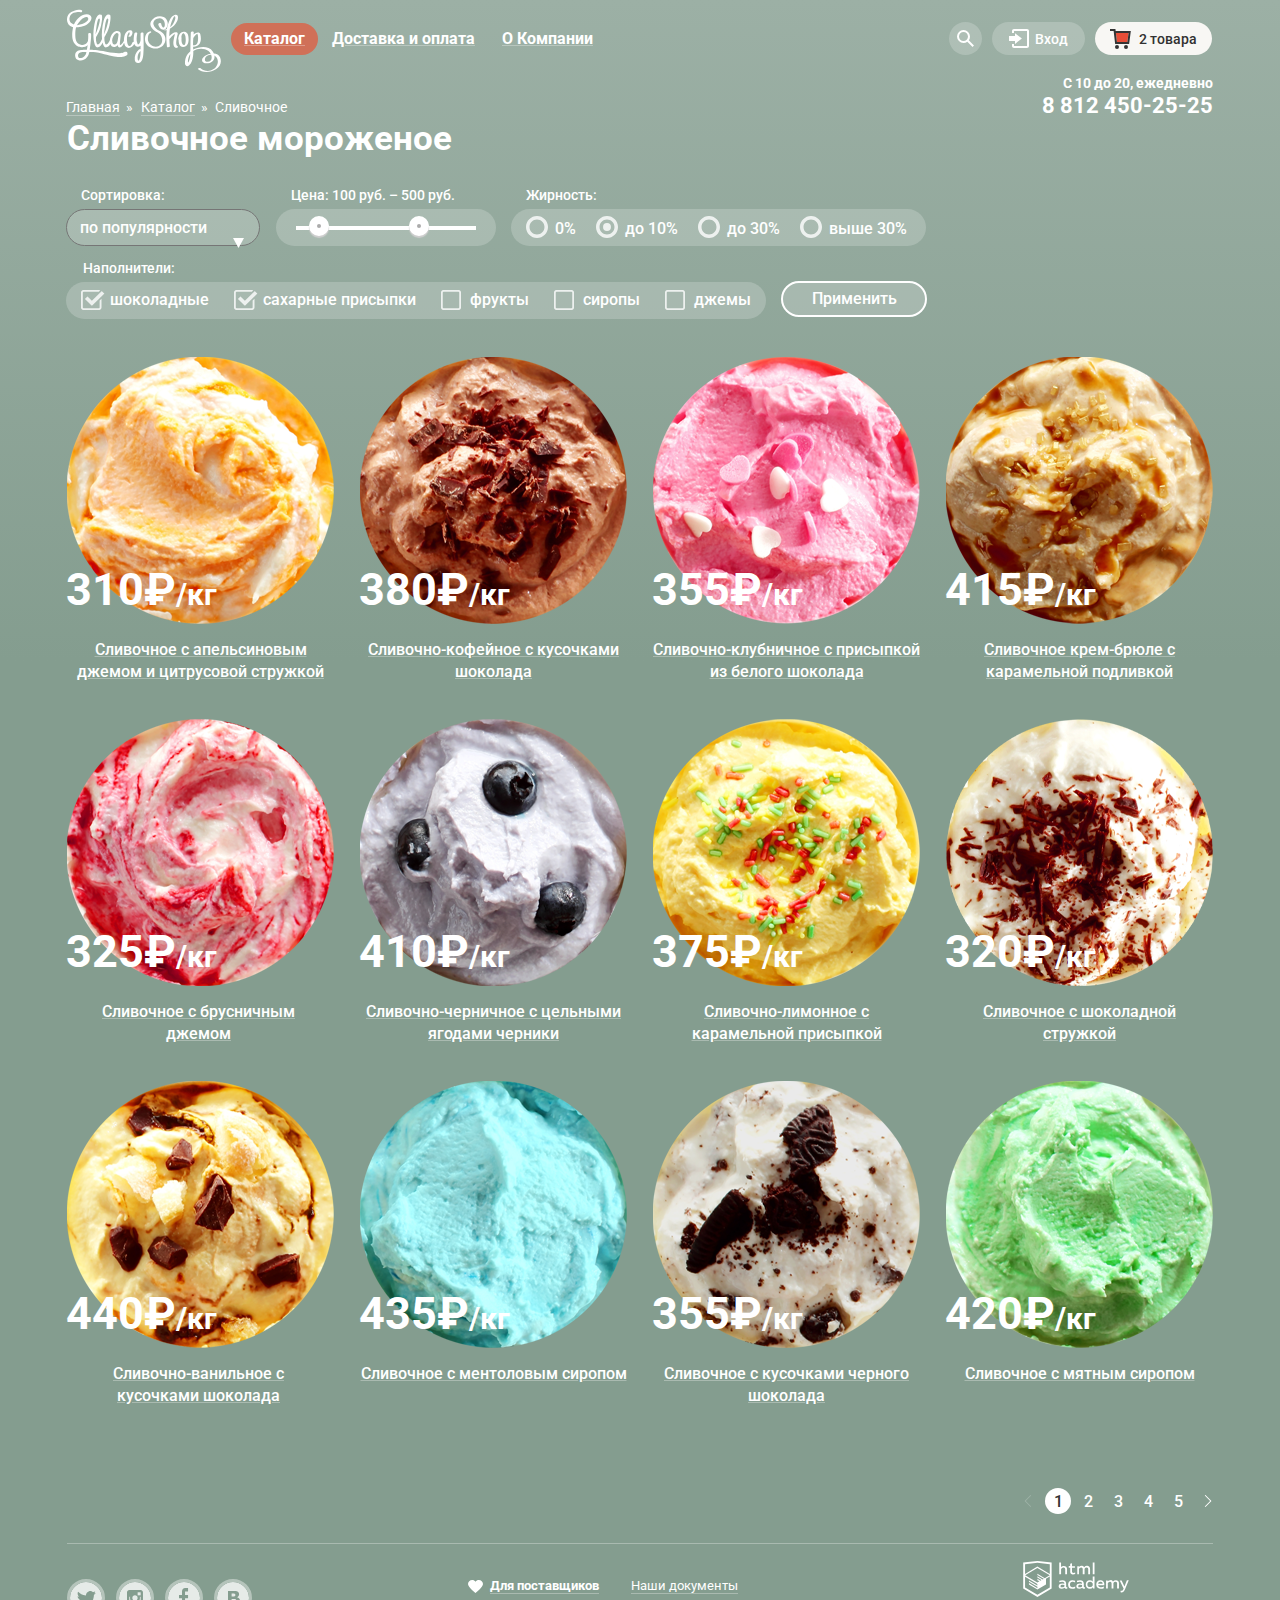
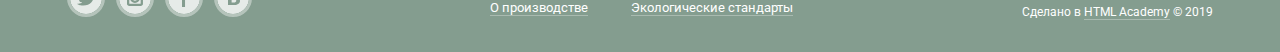
==== commit 8f68b097: "Финальная часть. Линия у футера." ====
--- a/catalog.html
+++ b/catalog.html
@@ -15,7 +15,8 @@
         <div class="header_main">
             <nav class="main_navigation">
                 <div class="main_navigation_left">
-                    <img src="img/general_images/logo_gllacy.svg" width="154" height="64" alt="Логотип Gllacy">
+                    <a href="index.html"><img src="img/general_images/logo_gllacy.svg" width="154" height="64"
+                                      alt="Логотип Gllacy"></a>
                     
                     <ul class="site_navigation">
                         <li><a href="#" class="main current">Каталог</a>
@@ -404,7 +405,7 @@
     
     <footer>
         
-        <div class="footer_main">
+        <div class="footer_main footer_catalog">
             <ul class="social">
                 <li><a class="social_btn" href="#">
                     <svg version="1.1" xmlns="http://www.w3.org/2000/svg" xmlns:xlink="http://www.w3.org/1999/xlink"
--- a/css/style-min.css
+++ b/css/style-min.css
@@ -1 +1 @@
-body{font-family:"Roboto","Arial",sans-serif;font-size:16px;line-height:22px;font-weight:400;color:#fff;margin:0}.button_small{font-size:18px;font-weight:700;line-height:24px;text-decoration:none;color:#fff;background:-webkit-gradient(linear,left top,left bottom,from(#e74a35),to(#f26843));background:-webkit-linear-gradient(top,#e74a35,#f26843);background:-o-linear-gradient(top,#e74a35,#f26843);background:linear-gradient(to bottom,#e74a35,#f26843);-webkit-box-shadow:0 2px 2px 0 rgba(172,16,0,0.64);box-shadow:0 2px 2px 0 rgba(172,16,0,0.64);text-align:center;border-radius:22px}.button_small:hover{background:-webkit-gradient(linear,left bottom,left top,from(#ec6f5e),to(#f58669));background:-webkit-linear-gradient(bottom,#ec6f5e,#f58669);background:-o-linear-gradient(bottom,#ec6f5e,#f58669);background:linear-gradient(to top,#ec6f5e,#f58669)}.button_small:active{background:-webkit-gradient(linear,left bottom,left top,from(#e1613e),to(#d74632));background:-webkit-linear-gradient(bottom,#e1613e,#d74632);background:-o-linear-gradient(bottom,#e1613e,#d74632);background:linear-gradient(to top,#e1613e,#d74632);-webkit-box-shadow:inset 0 2px 2px 0 rgba(148,39,24,1);box-shadow:inset 0 2px 2px 0 rgba(148,39,24,1)}.button{border-radius:22px;background-color:rgba(255,255,255,0.2)}.button_large{font-size:32px;font-weight:700;line-height:44px;text-decoration:none;text-align:center;text-shadow:0 2px 5px rgba(160,32,11,0.76);color:#fff;background:-webkit-gradient(linear,left bottom,left top,from(#e74a35),to(#f26843));background:-webkit-linear-gradient(bottom,#e74a35 0%,#f26843 100%);background:-o-linear-gradient(bottom,#e74a35 0%,#f26843 100%);background:linear-gradient(to top,#e74a35 0%,#f26843 100%);width:280px;height:65px;border:none;-webkit-box-shadow:0 2px 2px 0 rgba(172,16,0,0.64);box-shadow:0 2px 2px 0 rgba(172,16,0,0.64)}.button_large:hover{background:-webkit-gradient(linear,left bottom,left top,from(#ec6f5e),to(#f58669));background:-webkit-linear-gradient(bottom,#ec6f5e 0%,#f58669 100%);background:-o-linear-gradient(bottom,#ec6f5e 0%,#f58669 100%);background:linear-gradient(to top,#ec6f5e 0%,#f58669 100%);-webkit-box-shadow:0 2px 2px 0 rgba(172,16,0,1);box-shadow:0 2px 2px 0 rgba(172,16,0,1)}.button_large:active{background:-webkit-gradient(linear,left bottom,left top,from(#e1613e),to(#d74632));background:-webkit-linear-gradient(bottom,#e1613e 0%,#d74632 100%);background:-o-linear-gradient(bottom,#e1613e 0%,#d74632 100%);background:linear-gradient(to top,#e1613e 0%,#d74632 100%);-webkit-box-shadow:inset 0 2px 2px 0 rgba(148,39,24,0.35);box-shadow:inset 0 2px 2px 0 rgba(148,39,24,0.35)}.header_main{display:-webkit-box;display:-ms-flexbox;display:flex;-webkit-box-orient:vertical;-webkit-box-direction:normal;-ms-flex-direction:column;flex-direction:column;min-height:115px;width:1146px;margin-left:auto;margin-right:auto;padding-left:27px;padding-right:27px}.main_navigation{display:-webkit-box;display:-ms-flexbox;display:flex;-webkit-box-pack:justify;-ms-flex-pack:justify;justify-content:space-between}.main_navigation_left{display:-webkit-box;display:-ms-flexbox;display:flex}.main_navigation img{margin-right:0;margin-top:9px}.site_navigation{list-style:none;display:-webkit-box;display:-ms-flexbox;display:flex;-ms-flex-wrap:wrap;flex-wrap:wrap;min-width:360px;max-width:650px;margin-top:23px;margin-left:10px;margin-bottom:5px;padding:0}.site_navigation a{display:-webkit-box;display:-ms-flexbox;display:flex;-webkit-box-pack:center;-ms-flex-pack:center;justify-content:center;-webkit-box-align:center;-ms-flex-align:center;align-items:center;font-weight:700;line-height:18px;color:#fff;text-decoration:underline;-webkit-text-decoration-color:rgba(255,255,255,0.3);text-decoration-color:rgba(255,255,255,0.3);height:32px;padding-left:13px;padding-right:13px;margin-right:1px;border-radius:22px}.site_navigation a:hover{background-color:#fff;color:#323232}.site_navigation a:active{background-color:#fff;color:#323232;-webkit-box-shadow:inset 0 2px 1px 0 rgba(105,105,105,0.35);box-shadow:inset 0 2px 1px 0 rgba(105,105,105,0.35)}.site_navigation > li{position:relative}.main_menu{display:none;position:absolute;top:37px;left:-6px;list-style:none;-webkit-box-sizing:border-box;box-sizing:border-box;width:142px;min-height:165px;margin:0;padding:0;background-color:#f8f7f4;border-radius:5px;border:none;-webkit-box-shadow:0 20px 20px 0 rgba(0,0,0,0.4);box-shadow:0 20px 20px 0 rgba(0,0,0,0.4);z-index:1}.site_navigation > li:hover .main_menu{display:block}.main_menu a{display:block;text-align:left;font-size:14px;line-height:16px;font-weight:400;color:#323232;text-decoration:none;border-radius:0;border:none;width:142px;padding-top:7px;padding-left:19px;padding-right:2px;-webkit-box-sizing:border-box;box-sizing:border-box}.main_menu li:nth-child(1) a{border-top-left-radius:5px;border-top-right-radius:5px;padding-top:10px;height:38px}.main_menu li:first-child a::after{content:"";width:128px;height:1px;background-color:#323232;opacity:.2;position:absolute;top:37px;left:5px}.main_menu li:nth-child(2) a{padding-top:11px;height:37px}.main_menu li:nth-child(3) a{height:28px;padding-top:5px}.main_menu li:nth-child(4) a{height:33px;padding-top:8px}.main_menu li:nth-child(5) a{height:34px;padding-top:6px}.main_menu li:last-child a{border-bottom-left-radius:5px;border-bottom-right-radius:5px}.main_menu a:hover{background-color:#fbded8}.main_menu a:active{background-color:#f6b5a5}.site_movement{list-style:none;display:-webkit-box;display:-ms-flexbox;display:flex;padding:0;width:244px;margin-top:22px;margin-right:3px}.site_movement a{font-size:14px;font-weight:500;line-height:16px;text-decoration:none;color:#fff;margin-right:10px;margin-bottom:5px}.site_movement input{width:240px;height:43px;padding-left:13px;padding-right:13px;margin-bottom:21px;-webkit-box-sizing:border-box;box-sizing:border-box;border:1px solid rgba(211,211,210,0.5);border-radius:5px;color:#323232;font-weight:700}.site_movement input:hover{border:2px solid rgba(154,154,154,0.5);padding-left:12px;padding-top:0;padding-bottom:0}.site_movement input:focus{border:2px solid rgba(143,189,236,0.5);outline:none;padding-left:12px;padding-top:0;padding-bottom:0}.site_movement input::-webkit-input-placeholder{font-size:14px;font-weight:400;line-height:24px;color:#999;opacity:1}.site_movement input:-ms-input-placeholder{font-size:14px;font-weight:400;line-height:24px;color:#999;opacity:1}.site_movement input::-ms-input-placeholder{font-size:14px;font-weight:400;line-height:24px;color:#999;opacity:1}.site_movement input::placeholder{font-size:14px;font-weight:400;line-height:24px;color:#999;opacity:1}.btn_search{display:-webkit-box;display:-ms-flexbox;display:flex;-webkit-box-pack:center;-ms-flex-pack:center;justify-content:center;-webkit-box-sizing:border-box;box-sizing:border-box;width:33px;height:33px}.btn_search svg{margin-top:8px}.btn_search:hover{background-color:#fff;color:#323232}.btn_search:hover .menu_icon{fill:#323232}.search_popup{display:none;position:absolute;top:37px;right:0;width:341px;height:84px;border-radius:6px;background-color:#f8f7f4;-webkit-box-shadow:0 20px 20px 0 rgba(0,0,0,0.4);box-shadow:0 20px 20px 0 rgba(0,0,0,0.4);-webkit-box-sizing:border-box;box-sizing:border-box;padding:20px 15px;z-index:1}.search_popup input{width:312px}.site_movement > li:hover .search_popup{display:block}.btn_login{display:-webkit-box;display:-ms-flexbox;display:flex;-webkit-box-pack:center;-ms-flex-pack:center;justify-content:center;-webkit-box-align:center;-ms-flex-align:center;align-items:center;-webkit-box-sizing:border-box;box-sizing:border-box;width:93px;height:33px}.btn_login svg{margin-right:5px}.btn_login:hover{background-color:#fff;color:#323232}.btn_login:hover .menu_icon{fill:#323232}.btn_enter{border:none;width:100px;height:44px;font-size:18px;line-height:24px;border-radius:21px;padding-top:5px}.site_movement > li{position:relative}.site_movement > li:hover .login_popup{display:block}.login_popup{display:none;position:absolute;top:37px;left:-182px;width:277px;height:214px;-webkit-box-sizing:border-box;box-sizing:border-box;padding:20px 5px 22px 19px;background-color:#f8f7f4;border-radius:6px;-webkit-box-shadow:0 20px 20px 0 rgba(0,0,0,0.4);box-shadow:0 20px 20px 0 rgba(0,0,0,0.4);z-index:1}.user_control{display:-webkit-box;display:-ms-flexbox;display:flex}.for_login{width:135px;margin-left:20px;margin-top:-1px}.for_login a{display:block;margin-bottom:-2px;font-size:13px;line-height:24px;font-weight:400;text-decoration:underline;color:#323232}.for_login a:hover,.for_login a:active{color:#e84d37}.btn_cart{display:-webkit-box;display:-ms-flexbox;display:flex;-webkit-box-pack:center;-ms-flex-pack:center;justify-content:center;-webkit-box-align:center;-ms-flex-align:center;align-items:center;width:100px;height:33px}.btn_login img,.btn_cart img{margin:0 8px 0 0}.work{-ms-flex-item-align:end;align-self:flex-end;margin-top:-15px;display:-webkit-box;display:-ms-flexbox;display:flex;-webkit-box-orient:vertical;-webkit-box-direction:normal;-ms-flex-direction:column;flex-direction:column}.work_time{font-size:14px;font-weight:700;line-height:16px;margin-bottom:3px;-ms-flex-item-align:end;align-self:flex-end}.work_telephone{font-size:22px;font-weight:700;line-height:24px;text-decoration:none;color:#fff;-ms-flex-item-align:end;align-self:flex-end;margin-bottom:-3px}.visually_hidden{position:absolute;width:1px;height:1px;margin:-1px;border:0;padding:0;clip:rect(0 0 0 0);overflow:hidden}.container{width:1146px;margin-left:auto;margin-right:auto;padding-left:27px;padding-right:27px}.footer_main{display:-webkit-box;display:-ms-flexbox;display:flex;-webkit-box-pack:justify;-ms-flex-pack:justify;justify-content:space-between;width:1146px;margin-left:auto;margin-right:auto;padding-left:27px;padding-right:27px;min-height:103px}.social{list-style:none;display:-webkit-box;display:-ms-flexbox;display:flex;-ms-flex-wrap:wrap;flex-wrap:wrap;min-width:267px;margin-top:30px;padding:0}.social li{margin-right:11px}.social_btn{opacity:.8}.social_btn svg{border:rgba(255,255,255,0.5) 3px solid;border-radius:50%}.social_btn:hover{opacity:1}.social_btn:hover .icon{border:rgba(255,255,255,0.7) 3px solid}.social_btn:active .icon{border:rgba(255,255,255,0.7) 3px solid;fill:#e9e9e9}.footer_menu{list-style:none;display:-webkit-box;display:-ms-flexbox;display:flex;-webkit-box-pack:justify;-ms-flex-pack:justify;justify-content:space-between;-ms-flex-wrap:wrap;flex-wrap:wrap;width:305px;padding:0;height:36px;margin-top:25px;margin-left:-72px}.footer_menu li:nth-child(2n){width:164px}.footer_menu li:nth-child(2n-1){width:114px}.footer_menu a{font-size:13px;line-height:18px;color:#fff;text-decoration:none;border-bottom:rgba(255,255,255,0.3) 1px solid;margin:0}.footer_menu a:hover,.footer_menu a:active{color:#ffbc9e;border-bottom:rgba(255,188,158,0.3) 1px solid}.for_partners{font-weight:700;position:relative}.for_partners::before{content:url("../img/general_images/heart.svg");position:absolute;top:2px;left:-22px}.footer_academy{margin-top:12px}.footer_academy p{margin:0;font-size:12px;line-height:18px}.academy{border-bottom:rgba(255,255,255,0.3) 1px solid;text-decoration:none;color:#fff}.academy:hover,.academy:active{color:#ffbc9e;border-bottom:rgba(255,188,158,0.3) 1px solid}.popup{display:none}.popup_window{position:fixed;top:50px;left:50%;margin-left:-239px;display:-webkit-box;display:-ms-flexbox;display:flex;-webkit-box-orient:vertical;-webkit-box-direction:normal;-ms-flex-direction:column;flex-direction:column;-webkit-box-sizing:border-box;box-sizing:border-box;padding:17px 25px 0 24px;width:478px;height:443px;border-radius:10px;background-color:#f8f7f4;z-index:300}.popup_close{width:18px;height:17px;position:absolute;top:15px;right:16px;font-size:0;border:0;cursor:pointer;background-color:#f8f7f4}.popup_close::after{content:"";position:absolute;width:18px;height:17px;top:0;left:0;background-image:url(../img/general_images/cross-big.svg)}@-webkit-keyframes coloring{from{opacity:0}20%{opacity:.2}30%{opacity:.3}40%{opacity:.4}50%{opacity:.5}60%{opacity:.6}70%{opacity:.7}80%{opacity:.8}90%{opacity:.9}to{opacity:1}}@keyframes coloring{from{opacity:0}20%{opacity:.2}30%{opacity:.3}40%{opacity:.4}50%{opacity:.5}60%{opacity:.6}70%{opacity:.7}80%{opacity:.8}90%{opacity:.9}to{opacity:1}}.popup_show{display:block;-webkit-animation-name:coloring;animation-name:coloring;-webkit-animation-duration:.3s;animation-duration:.3s}.popup_window h2{font-size:24px;font-weight:500;line-height:28px;color:#323232;margin:0;margin-bottom:18px}.popup_window input{width:267px;height:43px;padding-left:13px;margin-bottom:22px;-webkit-box-sizing:border-box;box-sizing:border-box;border:1px solid rgba(211,211,210,0.5);border-radius:5px;color:#323232;font-weight:700}.popup_window textarea{width:430px;height:156px;padding-left:13px;padding-top:8px;margin-top:-2px;-webkit-box-sizing:border-box;box-sizing:border-box;border:1px solid rgba(211,211,210,0.5);border-radius:5px;color:#323232;font-weight:700}.popup_window input:hover{border:2px solid rgba(154,154,154,0.5);padding-left:12px;padding-top:0;padding-bottom:0}.popup_window textarea:hover{border:2px solid rgba(154,154,154,0.5);padding-top:7px;padding-left:12px}.popup_window input:focus{border:2px solid rgba(143,189,236,0.5);outline:none;padding-left:12px}.popup_window textarea:focus{border:2px solid rgba(143,189,236,0.5);outline:none;padding-left:12px;padding-top:7px}.popup_window input::-webkit-input-placeholder,.popup_window textarea::-webkit-input-placeholder{font-size:16px;font-weight:400;line-height:24px;color:#999}.popup_window input:-ms-input-placeholder,.popup_window textarea:-ms-input-placeholder{font-size:16px;font-weight:400;line-height:24px;color:#999}.popup_window input::-ms-input-placeholder,.popup_window textarea::-ms-input-placeholder{font-size:16px;font-weight:400;line-height:24px;color:#999}.popup_window input::placeholder,.popup_window textarea::placeholder{font-size:16px;font-weight:400;line-height:24px;color:#999}.btn_send{-ms-flex-item-align:end;align-self:flex-end;font-size:18px;line-height:24px;width:139px;height:44px;margin-top:24px;border-radius:22px}.overlay{position:fixed;top:0;left:0;height:100%;width:100%;z-index:10;background-color:rgba(0,0,0,0.3)}.site_wrapper{min-width:940px;background-color:#849d8f;background-image:url(../img/index_images/icecream_slider_1.png);background-repeat:no-repeat;background-position:top center}.slider{position:relative;padding-top:275px;text-align:center;color:#fff;margin-bottom:40px}.slider_list{margin:0;padding:0;list-style:none}.slider_item{display:-webkit-box;display:-ms-flexbox;display:flex;-webkit-box-orient:vertical;-webkit-box-direction:normal;-ms-flex-direction:column;flex-direction:column;-webkit-box-align:center;-ms-flex-align:center;align-items:center}.slide{display:none}#product_1:checked ~ .site_wrapper{background-color:#849d8f;background-image:url(../img/index_images/icecream_slider_1.png)}#product_2:checked ~ .site_wrapper{background-color:#8996a6;background-image:url(../img/index_images/icecream_slider_2.png)}#product_3:checked ~ .site_wrapper{background-color:#9d8b84;background-image:url(../img/index_images/icecream_slider_3.png)}#product_1:checked ~ .site_wrapper #slide_1,#product_2:checked ~ .site_wrapper #slide_2,#product_3:checked ~ .site_wrapper #slide_3{display:-webkit-box;display:-ms-flexbox;display:flex}#product_1:checked ~ .site_wrapper label[for="product_1"],#product_2:checked ~ .site_wrapper label[for="product_2"],#product_3:checked ~ .site_wrapper label[for="product_3"]{background-color:#fff}.slider_item h3{font-size:60px;line-height:60px;font-weight:800;width:700px;margin:0 auto;margin-bottom:27px}.btn_both{display:block;border-radius:50px;padding-top:10px;-webkit-box-sizing:border-box;box-sizing:border-box;margin-top:3px}.slider_controls{position:absolute;bottom:21px;left:0;z-index:20;font-size:0}.slider_controls label{display:inline-block;width:17px;height:17px;margin-right:8px;vertical-align:top;background-color:transparent;border:2px solid #fff;border-radius:50%;cursor:pointer}.banners{display:-webkit-box;display:-ms-flexbox;display:flex;-webkit-box-pack:justify;-ms-flex-pack:justify;justify-content:space-between;margin:0;margin-top:3px}.banners_left{width:560px;min-height:229px;border-radius:15px;background-image:url(../img/index_images/rasp_background.jpg);display:-webkit-box;display:-ms-flexbox;display:flex;-webkit-box-orient:vertical;-webkit-box-direction:normal;-ms-flex-direction:column;flex-direction:column}.banners_right{width:560px;min-height:229px;border-radius:15px;background-image:url(../img/index_images/choco_background.jpg);display:-webkit-box;display:-ms-flexbox;display:flex;-webkit-box-orient:vertical;-webkit-box-direction:normal;-ms-flex-direction:column;flex-direction:column}.for_free{font-size:35px;font-weight:700;line-height:41px;margin-left:20px;margin-top:17px;margin-bottom:0}.for_free_desc{font-size:18px;font-weight:700;max-width:521px;margin-left:20px;margin-top:13px;margin-bottom:46px}.btn_order{display:block;min-height:34px;padding-top:10px;-ms-flex-item-align:end;align-self:flex-end;margin-right:21px}.banners_left .btn_order{width:165px}.banners_right .btn_order{width:189px}.icecream_hits{list-style:none;display:-webkit-box;display:-ms-flexbox;display:flex;-ms-flex-wrap:wrap;flex-wrap:wrap;padding:0;margin-top:39px;margin-bottom:22px}.icecream_item:not(:nth-child(4n)){margin-right:26px}.icecream_hits .icecream_item::after{content:url("../img/index_images/hit.png");position:absolute;top:0;left:0;z-index:10}.price sub{display:block;font-size:30px;margin-top:20px}.icecream_hits .icecream_desc{font-size:16px;font-weight:500;text-align:center;color:#fff;margin-top:9px}.about_us{width:1146px;min-height:306px;padding-left:21px;padding-top:5px;-webkit-box-sizing:border-box;box-sizing:border-box;background-image:url(../img/index_images/waffle_background.jpg);color:#323232;border-radius:15px;margin-bottom:40px}.about_us h2{font-size:24px;font-weight:500;line-height:30px;letter-spacing:.15px}.about_us_info{list-style:none;padding:0;margin-top:-15px;display:-webkit-box;display:-ms-flexbox;display:flex;-ms-flex-wrap:wrap;flex-wrap:wrap}.about_us_info li{width:485px;position:relative;margin-bottom:-10px}.about_us_info li:nth-child(2n-1){margin-left:55px}.about_us_info li:nth-child(2n){margin-left:83px}.about_us_info li:nth-child(1)::before{content:url("../img/index_images/icecream.svg");position:absolute;top:2px;left:-56px}.about_us_info li:nth-child(2)::before{content:url("../img/index_images/cow.svg");position:absolute;top:2px;left:-58px}.about_us_info li:nth-child(3)::before{content:url("../img/index_images/leaf.svg");position:absolute;top:2px;left:-56px}.about_us_info li:nth-child(4)::before{content:url("../img/index_images/thermometer.svg");position:absolute;top:2px;left:-58px}.feedback{display:-webkit-box;display:-ms-flexbox;display:flex;-webkit-box-pack:justify;-ms-flex-pack:justify;justify-content:space-between;margin-bottom:40px}.blog{width:560px;min-height:220px;background:url(../img/index_images/straw_background.jpg);border-radius:15px;-webkit-box-sizing:border-box;box-sizing:border-box;padding-left:20px;padding-top:24px}.blog_news{font-weight:500;color:#323232;margin:0 0 3px}.blog_post{font-size:24px;font-weight:700;line-height:30px;text-decoration:underline;color:#323232;display:block;max-width:300px}.blog_post:hover{color:#e84d37;-webkit-text-decoration-color:rgba(232,77,55,0.3);text-decoration-color:rgba(232,77,55,0.3)}.blog_post:active{color:#e84d37;-webkit-text-decoration-color:rgba(232,77,55,0.3);text-decoration-color:rgba(232,77,55,0.3)}.sign_for_spam_wrapper{width:560px;min-height:220px;padding:6px;-webkit-box-sizing:border-box;box-sizing:border-box;background:url(../img/index_images/postal_background.jpg);border-radius:15px}.sign_for_spam{width:548px;min-height:208px;background-color:#f8f7f4;border-radius:10px;padding-top:12px;-webkit-box-sizing:border-box;box-sizing:border-box}.sign_for_spam p{color:#5a5a5a;display:block;max-width:510px;margin-left:20px;margin-bottom:35px}.sign_for_spam input{font-size:16px;font-weight:700;line-height:24px;color:#323232;width:368px;min-height:44px;margin-left:20px;margin-right:9px;padding-left:12px;border:rgba(178,178,178,0.5) 1px solid;border-radius:5px;-webkit-box-sizing:border-box;box-sizing:border-box}.sign_for_spam input:hover{border:rgba(154,154,154,0.5) 2px solid;padding-left:11px;padding-top:0;padding-bottom:0}.sign_for_spam input:focus{border:rgba(143,189,236,0.5) 2px solid;outline:none;padding-left:11px;padding-top:0;padding-bottom:0}.sign_for_spam input::-webkit-input-placeholder{font-size:16px;font-weight:400;line-height:24px;opacity:1}.sign_for_spam input:-ms-input-placeholder{font-size:16px;font-weight:400;line-height:24px;opacity:1}.sign_for_spam input::-ms-input-placeholder{font-size:16px;font-weight:400;line-height:24px;opacity:1}.sign_for_spam input::placeholder{font-size:16px;font-weight:400;line-height:24px;opacity:1}.btn_submit{width:129px;min-height:44px;border:none}.contacts{width:100%;max-width:1200px;margin-left:auto;margin-right:auto;padding-top:62px;padding-bottom:63px;display:-webkit-box;display:-ms-flexbox;display:flex;-webkit-box-pack:end;-ms-flex-pack:end;justify-content:flex-end;position:relative;background:url(../img/index_images/map.png) no-repeat;margin-bottom:5px}.contacts iframe{position:absolute;top:0;left:0;width:100%;max-width:1200px;margin-left:auto;margin-right:auto;border:none;z-index:1}.contacts::before{content:url("../img/index_images/pin.png");position:absolute;left:266px;top:138px}.contact{width:302px;min-height:305px;padding-left:25px;padding-top:30px;margin-right:27px;-webkit-box-sizing:border-box;box-sizing:border-box;border-radius:18px;background-color:#fefefe;z-index:5}.contact p{font-size:14px;line-height:20px;color:#323232;margin:0;width:180px}.contact_info{font-size:18px;font-weight:700;font-style:normal;line-height:24px;text-decoration:none;color:#323232;width:225px;margin-top:2px;margin-bottom:15px}.telephone{display:block;margin-top:5px;margin-bottom:1px}.btn_write{display:block;width:252px;min-height:34px;padding-top:12px;margin-top:24px}.catalog_wrapper{background:-webkit-gradient(linear,left top,left bottom,from(#9cb0a5),color-stop(40%,#849d8f),to(#849d8f));background:-webkit-linear-gradient(top,#9cb0a5,#849d8f 40%,#849d8f 100%);background:-o-linear-gradient(top,#9cb0a5,#849d8f 40%,#849d8f 100%);background:linear-gradient(to bottom,#9cb0a5,#849d8f 40%,#849d8f 100%)}.header_bottom{display:-webkit-box;display:-ms-flexbox;display:flex;-webkit-box-pack:justify;-ms-flex-pack:justify;justify-content:space-between}.current{background-color:#d07058}.site_movement .full{background-color:#f8f7f4;color:#323232;width:117px;position:relative}.basket_full{display:none;font-size:13px;font-weight:400;line-height:16px;color:#323232;border-radius:5px;background-color:#f8f7f4;-webkit-box-shadow:0 20px 20px 0 rgba(0,0,0,0.4);box-shadow:0 20px 20px 0 rgba(0,0,0,0.4);width:540px;height:242px;-webkit-box-sizing:border-box;box-sizing:border-box;padding:16px 15px 20px;position:absolute;top:37px;left:-423px;z-index:15}.basket_full ul{list-style:none;padding:0;margin:0}.basket_full li{display:-webkit-box;display:-ms-flexbox;display:flex;position:relative}.delete{width:11px;height:11px;position:absolute;top:15px;left:-25px;z-index:5;font-size:0;border:0;cursor:pointer;background-color:#f8f7f4}.delete::before{content:"";position:absolute;width:11px;height:11px;top:0;left:0;background:url(../img/catalog_images/cross-small.svg) no-repeat}.basket_content li{margin-left:26px;margin-bottom:10px}.basket_content img{margin-top:5px;margin-right:13px}.order_name{margin-right:32px;max-width:216px}.order_weight{margin-right:29px}.current_movement{margin-right:20px}.basket_control{display:-webkit-box;display:-ms-flexbox;display:flex;-webkit-box-orient:vertical;-webkit-box-direction:normal;-ms-flex-direction:column;flex-direction:column;margin-top:-6px;border-top:#cacac7 1px solid}.sum{-ms-flex-item-align:end;align-self:flex-end;font-size:15px;line-height:18px;font-weight:700;margin-right:-1px;margin-bottom:13px}.btn_apply{-ms-flex-item-align:end;align-self:flex-end;font-size:18px;line-height:24px;width:170px;height:44px;border-radius:22px}.site_movement > li:hover .basket_full{display:block}.breadcrumbs{list-style:none;display:-webkit-box;display:-ms-flexbox;display:flex;-ms-flex-item-align:end;align-self:flex-end;-webkit-box-pack:justify;-ms-flex-pack:justify;justify-content:space-between;padding:0;min-width:221px;margin-left:-1px;margin-top:0;margin-bottom:0}.breadcrumbs li{font-size:14px;line-height:16px;text-decoration:none;position:relative}.breadcrumbs li:not(:last-child)::after{content:"»";position:absolute;top:0;left:60px}.breadcrumbs a{text-decoration:none;color:#fff;border-bottom:rgba(255,255,255,0.3) 1px solid}.breadcrumbs p{margin:0}.catalog h1{font-size:35px;font-weight:700;line-height:41px;margin-top:3px}.filter{display:-webkit-box;display:-ms-flexbox;display:flex;-webkit-box-orient:vertical;-webkit-box-direction:normal;-ms-flex-direction:column;flex-direction:column;width:860px;margin-bottom:37px}.filter fieldset{border:0 none;margin-right:-11px}.filter_top{display:-webkit-box;display:-ms-flexbox;display:flex;-webkit-box-pack:justify;-ms-flex-pack:justify;justify-content:space-between;height:60px;margin-top:5px;margin-bottom:13px}.filter_bottom{display:-webkit-box;display:-ms-flexbox;display:flex;-webkit-box-pack:justify;-ms-flex-pack:justify;justify-content:space-between;height:60px}.filter ul{list-style:none;display:-webkit-box;display:-ms-flexbox;display:flex}.filter legend{font-size:14px;font-weight:500;line-height:16px;margin-top:-40px;margin-left:15px}.filter_bottom legend{margin-left:2px}.filter select,.filter label{font-size:16px;font-weight:500;line-height:18px}.filter_top{margin-left:-15px}.filter_top select{width:194px;height:37px;margin:0;padding-right:20px;padding-left:13px;position:relative;background-color:rgba(255,255,255,0.2);border-radius:22px;-webkit-box-sizing:border-box;box-sizing:border-box;color:#fff;-webkit-appearance:none;-moz-appearance:none}.filter_top select::-ms-expand{display:none}.for_select option{color:#323232}.for_select{position:relative}.for_select::after{content:url("../img/catalog_images/icon-down-dir.svg");position:absolute;top:29px;left:179px;z-index:5}.for_select select:hover{color:#323232}.for_select:hover::after{content:url("../img/catalog_images/icon-down-dir_hover.svg")}.filter_range{width:220px;margin-top:0}.range_controls{position:relative;height:37px;margin:0;padding-top:17px;padding-right:20px;padding-left:20px;background-color:rgba(255,255,255,0.2);border-radius:22px;-webkit-box-sizing:border-box;box-sizing:border-box}.range_controls .scale{height:4px;background:#fff}.range_controls .bar{width:70%;height:4px;background:#fff}.range_controls .toggle{position:absolute;top:7px;left:0;width:4px;height:4px;padding:0;border:8px solid #fff;background-color:#ababab;-webkit-box-shadow:0 2px 1px 0 #cfcfcf;box-shadow:0 2px 1px 0 #cfcfcf;border-radius:50%;cursor:pointer}.range_controls .toggle_min{left:33px}.range_controls .toggle_max{left:133px}.properties{width:415px;height:37px;-webkit-box-sizing:border-box;box-sizing:border-box;padding:9px 0 0 23px;background-color:rgba(255,255,255,0.2);border-radius:22px;margin:0}.property_option{position:relative;cursor:pointer;padding-left:21px;margin-right:28px}.property_option:last-child{margin-right:0}.property + label .radio_indicator{position:absolute;top:-2px;left:-8px;width:22px;height:22px;background-image:url(../img/catalog_images/radio-off.svg);opacity:.8}.property:checked + label .radio_indicator{position:absolute;top:-2px;left:-8px;width:22px;height:22px;background-image:url(../img/catalog_images/radio-on.svg);opacity:.8}.property:hover + label .radio_indicator{opacity:1}.property:disabled + label .radio_indicator{opacity:.4}.property:focus + label .radio_indicator{outline:#71b9ff 5px auto}.property:disabled + label{opacity:.4}.fillers{width:700px;height:37px;-webkit-box-sizing:border-box;box-sizing:border-box;padding:7px 0 0 23px;background-color:rgba(255,255,255,0.2);border-radius:22px;margin-top:0;margin-left:-15px}.filler_option{position:relative;cursor:pointer;padding-left:21px;margin-right:33px}.filler_option:nth-child(5){margin-right:15px}.filler + label .checkbox_indicator{position:absolute;top:1px;left:-8px;width:20px;height:20px;background-image:url(../img/catalog_images/checkbox-off.png);z-index:5;opacity:.8}.filler:checked + label .checkbox_indicator{position:absolute;top:1px;left:-8px;width:24px;height:20px;background-image:url(../img/catalog_images/checkbox-on.png);opacity:.8}.filler:hover + label .checkbox_indicator{opacity:1}.filler:disabled + label .checkbox_indicator{opacity:.4}.filler:focus + label .checkbox_indicator{outline:#71b9ff 5px auto}.filler:disabled + label{opacity:.4}.btn_use{display:block;font-size:16px;font-weight:500;line-height:18px;text-align:center;color:#fff;background-color:rgba(255,255,255,0.2);border:#fff 2px solid;border-radius:18px;-webkit-box-sizing:border-box;box-sizing:border-box;width:146px;height:36px;margin-top:21px;margin-left:-25px}.btn_use:hover{background-color:#fff;color:#323232}.btn_use:active{color:#323232;background-color:#ededed;-webkit-box-shadow:inset 0 2px 1px 0 rgba(105,105,105,1);box-shadow:inset 0 2px 1px 0 rgba(105,105,105,1);border:none}.icecream_list{list-style:none;display:-webkit-box;display:-ms-flexbox;display:flex;-ms-flex-wrap:wrap;flex-wrap:wrap;padding:0}.icecream_item{width:267px;padding:0;position:relative;z-index:4}.icecream_list .icecream_item{margin-bottom:20px}.icecream_item::before{display:none;content:"";position:absolute;top:-4px;left:-13px;width:293px;height:405px;border-radius:5px;background-color:rgba(248,247,244,0.3);-webkit-box-shadow:0 20px 20px 0 rgba(0,0,0,0.4);box-shadow:0 20px 20px 0 rgba(0,0,0,0.4)}.icecream_item a{text-decoration:underline;-webkit-text-decoration-style:solid;text-decoration-style:solid;-webkit-text-decoration-color:rgba(255,255,255,0.3);text-decoration-color:rgba(255,255,255,0.3)}.price{display:-webkit-box;display:-ms-flexbox;display:flex;font-size:45px;font-weight:700;line-height:45px;margin:0;position:absolute;left:-1px;top:210px}.icecream_item:nth-child(5) .icecream_desc,.icecream_item:nth-child(9) .icecream_desc{max-width:203px;margin-left:30px}.icecream_desc{font-size:16px;font-weight:500;text-align:center;color:#fff;margin-top:9px}.btn_fast_view{display:none;width:200px;min-height:34px;padding-top:10px;z-index:1000}.card_content{position:relative;z-index:1}.card_hover{position:absolute;top:335px;left:32px}.card_hover a{text-decoration:none;z-index:1000}.icecream_item:hover .btn_fast_view{display:block}.icecream_item:hover::before{display:block}.icecream_item:hover{z-index:6}.pages{list-style:none;display:-webkit-box;display:-ms-flexbox;display:flex;-webkit-box-pack:end;-ms-flex-pack:end;justify-content:flex-end;margin-top:44.5px;margin-bottom:35px;margin-right:-12px}.arrow_next{fill:#fff}.pages a{font-size:16px;font-weight:500;line-height:18px;text-decoration:none;text-align:center;color:#fff;background-color:transparent;-webkit-box-sizing:border-box;box-sizing:border-box;border-radius:13px;display:block;min-width:26px;height:26px;padding-top:5px;margin-right:4px}.pages a:hover{background-color:rgba(255,255,255,0.2)}.pages a:active{color:#323232;background-color:#fff}.page_current a{color:#323232;background-color:#fff}.page_right:hover .arrow_next{fill:#323232}.page_left{-webkit-transform:rotate(180deg);-ms-transform:rotate(180deg);transform:rotate(180deg);opacity:.2}+body{font-family:"Roboto","Arial",sans-serif;font-size:16px;line-height:22px;font-weight:400;color:#fff;margin:0}.button_small{font-size:18px;font-weight:700;line-height:24px;text-decoration:none;color:#fff;background:-webkit-gradient(linear,left top,left bottom,from(#e74a35),to(#f26843));background:-webkit-linear-gradient(top,#e74a35,#f26843);background:-o-linear-gradient(top,#e74a35,#f26843);background:linear-gradient(to bottom,#e74a35,#f26843);-webkit-box-shadow:0 2px 2px 0 rgba(172,16,0,0.64);box-shadow:0 2px 2px 0 rgba(172,16,0,0.64);text-align:center;border-radius:22px}.button_small:hover{background:-webkit-gradient(linear,left bottom,left top,from(#ec6f5e),to(#f58669));background:-webkit-linear-gradient(bottom,#ec6f5e,#f58669);background:-o-linear-gradient(bottom,#ec6f5e,#f58669);background:linear-gradient(to top,#ec6f5e,#f58669)}.button_small:active{background:-webkit-gradient(linear,left bottom,left top,from(#e1613e),to(#d74632));background:-webkit-linear-gradient(bottom,#e1613e,#d74632);background:-o-linear-gradient(bottom,#e1613e,#d74632);background:linear-gradient(to top,#e1613e,#d74632);-webkit-box-shadow:inset 0 2px 2px 0 rgba(148,39,24,1);box-shadow:inset 0 2px 2px 0 rgba(148,39,24,1)}.button{border-radius:22px;background-color:rgba(255,255,255,0.2)}.button_large{font-size:32px;font-weight:700;line-height:44px;text-decoration:none;text-align:center;text-shadow:0 2px 5px rgba(160,32,11,0.76);color:#fff;background:-webkit-gradient(linear,left bottom,left top,from(#e74a35),to(#f26843));background:-webkit-linear-gradient(bottom,#e74a35 0%,#f26843 100%);background:-o-linear-gradient(bottom,#e74a35 0%,#f26843 100%);background:linear-gradient(to top,#e74a35 0%,#f26843 100%);width:280px;height:65px;border:none;-webkit-box-shadow:0 2px 2px 0 rgba(172,16,0,0.64);box-shadow:0 2px 2px 0 rgba(172,16,0,0.64)}.button_large:hover{background:-webkit-gradient(linear,left bottom,left top,from(#ec6f5e),to(#f58669));background:-webkit-linear-gradient(bottom,#ec6f5e 0%,#f58669 100%);background:-o-linear-gradient(bottom,#ec6f5e 0%,#f58669 100%);background:linear-gradient(to top,#ec6f5e 0%,#f58669 100%);-webkit-box-shadow:0 2px 2px 0 rgba(172,16,0,1);box-shadow:0 2px 2px 0 rgba(172,16,0,1)}.button_large:active{background:-webkit-gradient(linear,left bottom,left top,from(#e1613e),to(#d74632));background:-webkit-linear-gradient(bottom,#e1613e 0%,#d74632 100%);background:-o-linear-gradient(bottom,#e1613e 0%,#d74632 100%);background:linear-gradient(to top,#e1613e 0%,#d74632 100%);-webkit-box-shadow:inset 0 2px 2px 0 rgba(148,39,24,0.35);box-shadow:inset 0 2px 2px 0 rgba(148,39,24,0.35)}.header_main{display:-webkit-box;display:-ms-flexbox;display:flex;-webkit-box-orient:vertical;-webkit-box-direction:normal;-ms-flex-direction:column;flex-direction:column;min-height:115px;width:1146px;margin-left:auto;margin-right:auto;padding-left:27px;padding-right:27px}.main_navigation{display:-webkit-box;display:-ms-flexbox;display:flex;-webkit-box-pack:justify;-ms-flex-pack:justify;justify-content:space-between}.main_navigation_left{display:-webkit-box;display:-ms-flexbox;display:flex}.main_navigation img{margin-right:0;margin-top:9px}.site_navigation{list-style:none;display:-webkit-box;display:-ms-flexbox;display:flex;-ms-flex-wrap:wrap;flex-wrap:wrap;min-width:360px;max-width:650px;margin-top:23px;margin-left:10px;margin-bottom:5px;padding:0}.site_navigation a{display:-webkit-box;display:-ms-flexbox;display:flex;-webkit-box-pack:center;-ms-flex-pack:center;justify-content:center;-webkit-box-align:center;-ms-flex-align:center;align-items:center;font-weight:700;line-height:18px;color:#fff;text-decoration:underline;-webkit-text-decoration-color:rgba(255,255,255,0.3);text-decoration-color:rgba(255,255,255,0.3);height:32px;padding-left:13px;padding-right:13px;margin-right:1px;border-radius:22px}.site_navigation a:hover{background-color:#fff;color:#323232}.site_navigation a:active{background-color:#fff;color:#323232;-webkit-box-shadow:inset 0 2px 1px 0 rgba(105,105,105,0.35);box-shadow:inset 0 2px 1px 0 rgba(105,105,105,0.35)}.site_navigation > li{position:relative}.main_menu{display:none;position:absolute;top:37px;left:-6px;list-style:none;-webkit-box-sizing:border-box;box-sizing:border-box;width:142px;min-height:165px;margin:0;padding:0;background-color:#f8f7f4;border-radius:5px;border:none;-webkit-box-shadow:0 20px 20px 0 rgba(0,0,0,0.4);box-shadow:0 20px 20px 0 rgba(0,0,0,0.4);z-index:1}.site_navigation > li:hover .main_menu{display:block}.main_menu a{display:block;text-align:left;font-size:14px;line-height:16px;font-weight:400;color:#323232;text-decoration:none;border-radius:0;border:none;width:142px;padding-top:7px;padding-left:19px;padding-right:2px;-webkit-box-sizing:border-box;box-sizing:border-box}.main_menu li:nth-child(1) a{border-top-left-radius:5px;border-top-right-radius:5px;padding-top:10px;height:38px}.main_menu li:first-child a::after{content:"";width:128px;height:1px;background-color:#323232;opacity:.2;position:absolute;top:37px;left:5px}.main_menu li:nth-child(2) a{padding-top:11px;height:37px}.main_menu li:nth-child(3) a{height:28px;padding-top:5px}.main_menu li:nth-child(4) a{height:33px;padding-top:8px}.main_menu li:nth-child(5) a{height:34px;padding-top:6px}.main_menu li:last-child a{border-bottom-left-radius:5px;border-bottom-right-radius:5px}.main_menu a:hover{background-color:#fbded8}.main_menu a:active{background-color:#f6b5a5}.site_movement{list-style:none;display:-webkit-box;display:-ms-flexbox;display:flex;padding:0;width:244px;margin-top:22px;margin-right:3px}.site_movement a{font-size:14px;font-weight:500;line-height:16px;text-decoration:none;color:#fff;margin-right:10px;margin-bottom:5px}.site_movement input{width:240px;height:43px;padding-left:13px;padding-right:13px;margin-bottom:21px;-webkit-box-sizing:border-box;box-sizing:border-box;border:1px solid rgba(211,211,210,0.5);border-radius:5px;color:#323232;font-weight:700}.site_movement input:hover{border:2px solid rgba(154,154,154,0.5);padding-left:12px;padding-top:0;padding-bottom:0}.site_movement input:focus{border:2px solid rgba(143,189,236,0.5);outline:none;padding-left:12px;padding-top:0;padding-bottom:0}.site_movement input::-webkit-input-placeholder{font-size:14px;font-weight:400;line-height:24px;color:#999;opacity:1}.site_movement input:-ms-input-placeholder{font-size:14px;font-weight:400;line-height:24px;color:#999;opacity:1}.site_movement input::-ms-input-placeholder{font-size:14px;font-weight:400;line-height:24px;color:#999;opacity:1}.site_movement input::placeholder{font-size:14px;font-weight:400;line-height:24px;color:#999;opacity:1}.btn_search{display:-webkit-box;display:-ms-flexbox;display:flex;-webkit-box-pack:center;-ms-flex-pack:center;justify-content:center;-webkit-box-sizing:border-box;box-sizing:border-box;width:33px;height:33px}.btn_search svg{margin-top:8px}.btn_search:hover{background-color:#fff;color:#323232}.btn_search:hover .menu_icon{fill:#323232}.search_popup{display:none;position:absolute;top:37px;right:0;width:341px;height:84px;border-radius:6px;background-color:#f8f7f4;-webkit-box-shadow:0 20px 20px 0 rgba(0,0,0,0.4);box-shadow:0 20px 20px 0 rgba(0,0,0,0.4);-webkit-box-sizing:border-box;box-sizing:border-box;padding:20px 15px;z-index:1}.search_popup input{width:312px}.site_movement > li:hover .search_popup{display:block}.btn_login{display:-webkit-box;display:-ms-flexbox;display:flex;-webkit-box-pack:center;-ms-flex-pack:center;justify-content:center;-webkit-box-align:center;-ms-flex-align:center;align-items:center;-webkit-box-sizing:border-box;box-sizing:border-box;width:93px;height:33px}.btn_login svg{margin-right:5px}.btn_login:hover{background-color:#fff;color:#323232}.btn_login:hover .menu_icon{fill:#323232}.btn_enter{border:none;width:100px;height:44px;font-size:18px;line-height:24px;border-radius:21px;padding-top:5px}.site_movement > li{position:relative}.site_movement > li:hover .login_popup{display:block}.login_popup{display:none;position:absolute;top:37px;left:-182px;width:277px;height:214px;-webkit-box-sizing:border-box;box-sizing:border-box;padding:20px 5px 22px 19px;background-color:#f8f7f4;border-radius:6px;-webkit-box-shadow:0 20px 20px 0 rgba(0,0,0,0.4);box-shadow:0 20px 20px 0 rgba(0,0,0,0.4);z-index:1}.user_control{display:-webkit-box;display:-ms-flexbox;display:flex}.for_login{width:135px;margin-left:20px;margin-top:-1px}.for_login a{display:block;margin-bottom:-2px;font-size:13px;line-height:24px;font-weight:400;text-decoration:underline;color:#323232}.for_login a:hover,.for_login a:active{color:#e84d37}.btn_cart{display:-webkit-box;display:-ms-flexbox;display:flex;-webkit-box-pack:center;-ms-flex-pack:center;justify-content:center;-webkit-box-align:center;-ms-flex-align:center;align-items:center;width:100px;height:33px}.btn_login img,.btn_cart img{margin:0 8px 0 0}.work{-ms-flex-item-align:end;align-self:flex-end;margin-top:-18px;display:-webkit-box;display:-ms-flexbox;display:flex;-webkit-box-orient:vertical;-webkit-box-direction:normal;-ms-flex-direction:column;flex-direction:column}.work_time{font-size:14px;font-weight:700;line-height:16px;margin-bottom:3px;-ms-flex-item-align:end;align-self:flex-end}.work_telephone{font-size:22px;font-weight:700;line-height:24px;text-decoration:none;color:#fff;-ms-flex-item-align:end;align-self:flex-end;margin-bottom:-3px}.visually_hidden{position:absolute;width:1px;height:1px;margin:-1px;border:0;padding:0;clip:rect(0 0 0 0);overflow:hidden}.container{width:1146px;margin-left:auto;margin-right:auto;padding-left:27px;padding-right:27px}.footer_main{display:-webkit-box;display:-ms-flexbox;display:flex;-webkit-box-pack:justify;-ms-flex-pack:justify;justify-content:space-between;width:1146px;margin-left:auto;margin-right:auto;padding-left:27px;padding-right:27px;min-height:103px}.social{list-style:none;display:-webkit-box;display:-ms-flexbox;display:flex;-ms-flex-wrap:wrap;flex-wrap:wrap;min-width:267px;margin-top:30px;padding:0}.social li{margin-right:11px}.social_btn{opacity:.8}.social_btn svg{border:rgba(255,255,255,0.5) 3px solid;border-radius:50%}.social_btn:hover{opacity:1}.social_btn:hover .icon{border:rgba(255,255,255,0.7) 3px solid}.social_btn:active .icon{border:rgba(255,255,255,0.7) 3px solid;fill:#e9e9e9}.footer_menu{list-style:none;display:-webkit-box;display:-ms-flexbox;display:flex;-webkit-box-pack:justify;-ms-flex-pack:justify;justify-content:space-between;-ms-flex-wrap:wrap;flex-wrap:wrap;width:305px;padding:0;height:36px;margin-top:25px;margin-left:-72px}.footer_menu li:nth-child(2n){width:164px}.footer_menu li:nth-child(2n-1){width:114px}.footer_menu a{font-size:13px;line-height:18px;color:#fff;text-decoration:none;border-bottom:rgba(255,255,255,0.3) 1px solid;margin:0}.footer_menu a:hover,.footer_menu a:active{color:#ffbc9e;border-bottom:rgba(255,188,158,0.3) 1px solid}.for_partners{font-weight:700;position:relative}.for_partners::before{content:url("../img/general_images/heart.svg");position:absolute;top:2px;left:-22px}.footer_academy{margin-top:12px}.footer_academy p{margin:0;font-size:12px;line-height:18px}.academy{border-bottom:rgba(255,255,255,0.3) 1px solid;text-decoration:none;color:#fff}.academy:hover,.academy:active{color:#ffbc9e;border-bottom:rgba(255,188,158,0.3) 1px solid}.popup{display:none}.popup_window{position:fixed;top:50px;left:50%;margin-left:-239px;display:-webkit-box;display:-ms-flexbox;display:flex;-webkit-box-orient:vertical;-webkit-box-direction:normal;-ms-flex-direction:column;flex-direction:column;-webkit-box-sizing:border-box;box-sizing:border-box;padding:17px 25px 0 24px;width:478px;height:443px;border-radius:10px;background-color:#f8f7f4;z-index:300}.popup_close{width:18px;height:17px;position:absolute;top:15px;right:16px;font-size:0;border:0;cursor:pointer;background-color:#f8f7f4}.popup_close::after{content:"";position:absolute;width:18px;height:17px;top:0;left:0;background-image:url(../img/general_images/cross-big.svg)}@-webkit-keyframes coloring{from{opacity:0}20%{opacity:.2}30%{opacity:.3}40%{opacity:.4}50%{opacity:.5}60%{opacity:.6}70%{opacity:.7}80%{opacity:.8}90%{opacity:.9}to{opacity:1}}@keyframes coloring{from{opacity:0}20%{opacity:.2}30%{opacity:.3}40%{opacity:.4}50%{opacity:.5}60%{opacity:.6}70%{opacity:.7}80%{opacity:.8}90%{opacity:.9}to{opacity:1}}.popup_show{display:block;-webkit-animation-name:coloring;animation-name:coloring;-webkit-animation-duration:.3s;animation-duration:.3s}.popup_window h2{font-size:24px;font-weight:500;line-height:28px;color:#323232;margin:0;margin-bottom:18px}.popup_window input{width:267px;height:43px;padding-left:13px;margin-bottom:22px;-webkit-box-sizing:border-box;box-sizing:border-box;border:1px solid rgba(211,211,210,0.5);border-radius:5px;color:#323232;font-weight:700}.popup_window textarea{width:430px;height:156px;padding-left:13px;padding-top:8px;margin-top:-2px;-webkit-box-sizing:border-box;box-sizing:border-box;border:1px solid rgba(211,211,210,0.5);border-radius:5px;color:#323232;font-weight:700}.popup_window input:hover{border:2px solid rgba(154,154,154,0.5);padding-left:12px;padding-top:0;padding-bottom:0}.popup_window textarea:hover{border:2px solid rgba(154,154,154,0.5);padding-top:7px;padding-left:12px}.popup_window input:focus{border:2px solid rgba(143,189,236,0.5);outline:none;padding-left:12px}.popup_window textarea:focus{border:2px solid rgba(143,189,236,0.5);outline:none;padding-left:12px;padding-top:7px}.popup_window input::-webkit-input-placeholder,.popup_window textarea::-webkit-input-placeholder{font-size:16px;font-weight:400;line-height:24px;color:#999}.popup_window input:-ms-input-placeholder,.popup_window textarea:-ms-input-placeholder{font-size:16px;font-weight:400;line-height:24px;color:#999}.popup_window input::-ms-input-placeholder,.popup_window textarea::-ms-input-placeholder{font-size:16px;font-weight:400;line-height:24px;color:#999}.popup_window input::placeholder,.popup_window textarea::placeholder{font-size:16px;font-weight:400;line-height:24px;color:#999}.btn_send{-ms-flex-item-align:end;align-self:flex-end;font-size:18px;line-height:24px;width:139px;height:44px;margin-top:24px;border-radius:22px}.overlay{position:fixed;top:0;left:0;height:100%;width:100%;z-index:10;background-color:rgba(0,0,0,0.3)}.site_wrapper{min-width:940px;background-color:#849d8f;background-image:url(../img/index_images/icecream_slider_1.png);background-repeat:no-repeat;background-position:top center}.slider{position:relative;padding-top:275px;text-align:center;color:#fff;margin-bottom:40px}.slider_list{margin:0;padding:0;list-style:none}.slider_item{display:-webkit-box;display:-ms-flexbox;display:flex;-webkit-box-orient:vertical;-webkit-box-direction:normal;-ms-flex-direction:column;flex-direction:column;-webkit-box-align:center;-ms-flex-align:center;align-items:center}.slide{display:none}#product_1:checked ~ .site_wrapper{background-color:#849d8f;background-image:url(../img/index_images/icecream_slider_1.png)}#product_2:checked ~ .site_wrapper{background-color:#8996a6;background-image:url(../img/index_images/icecream_slider_2.png)}#product_3:checked ~ .site_wrapper{background-color:#9d8b84;background-image:url(../img/index_images/icecream_slider_3.png)}#product_1:checked ~ .site_wrapper #slide_1,#product_2:checked ~ .site_wrapper #slide_2,#product_3:checked ~ .site_wrapper #slide_3{display:-webkit-box;display:-ms-flexbox;display:flex}#product_1:checked ~ .site_wrapper label[for="product_1"],#product_2:checked ~ .site_wrapper label[for="product_2"],#product_3:checked ~ .site_wrapper label[for="product_3"]{background-color:#fff}.slider_item h3{font-size:60px;line-height:60px;font-weight:800;width:700px;margin:0 auto;margin-bottom:27px}.btn_both{display:block;border-radius:50px;padding-top:10px;-webkit-box-sizing:border-box;box-sizing:border-box;margin-top:3px}.slider_controls{position:absolute;bottom:21px;left:0;z-index:20;font-size:0}.slider_controls label{display:inline-block;width:17px;height:17px;margin-right:8px;vertical-align:top;background-color:transparent;border:2px solid #fff;border-radius:50%;cursor:pointer}.banners{display:-webkit-box;display:-ms-flexbox;display:flex;-webkit-box-pack:justify;-ms-flex-pack:justify;justify-content:space-between;margin:0;margin-top:3px}.banners_left{width:560px;min-height:229px;border-radius:15px;background-image:url(../img/index_images/rasp_background.jpg);display:-webkit-box;display:-ms-flexbox;display:flex;-webkit-box-orient:vertical;-webkit-box-direction:normal;-ms-flex-direction:column;flex-direction:column}.banners_right{width:560px;min-height:229px;border-radius:15px;background-image:url(../img/index_images/choco_background.jpg);display:-webkit-box;display:-ms-flexbox;display:flex;-webkit-box-orient:vertical;-webkit-box-direction:normal;-ms-flex-direction:column;flex-direction:column}.for_free{font-size:35px;font-weight:700;line-height:41px;margin-left:20px;margin-top:17px;margin-bottom:0}.for_free_desc{font-size:18px;font-weight:700;max-width:521px;margin-left:20px;margin-top:13px;margin-bottom:46px}.btn_order{display:block;min-height:34px;padding-top:10px;-ms-flex-item-align:end;align-self:flex-end;margin-right:21px}.banners_left .btn_order{width:165px}.banners_right .btn_order{width:189px}.icecream_hits{list-style:none;display:-webkit-box;display:-ms-flexbox;display:flex;-ms-flex-wrap:wrap;flex-wrap:wrap;padding:0;margin-top:39px;margin-bottom:22px}.icecream_item:not(:nth-child(4n)){margin-right:26px}.icecream_hits .icecream_item::after{content:url("../img/index_images/hit.png");position:absolute;top:0;left:0;z-index:10}.price sub{display:block;font-size:30px;margin-top:20px}.icecream_hits .icecream_desc{font-size:16px;font-weight:500;text-align:center;color:#fff;margin-top:9px}.about_us{width:1146px;min-height:306px;padding-left:21px;padding-top:5px;-webkit-box-sizing:border-box;box-sizing:border-box;background-image:url(../img/index_images/waffle_background.jpg);color:#323232;border-radius:15px;margin-bottom:40px}.about_us h2{font-size:24px;font-weight:500;line-height:30px;letter-spacing:.15px}.about_us_info{list-style:none;padding:0;margin-top:-15px;display:-webkit-box;display:-ms-flexbox;display:flex;-ms-flex-wrap:wrap;flex-wrap:wrap}.about_us_info li{width:485px;position:relative;margin-bottom:-10px}.about_us_info li:nth-child(2n-1){margin-left:55px}.about_us_info li:nth-child(2n){margin-left:83px}.about_us_info li:nth-child(1)::before{content:url("../img/index_images/icecream.svg");position:absolute;top:2px;left:-56px}.about_us_info li:nth-child(2)::before{content:url("../img/index_images/cow.svg");position:absolute;top:2px;left:-58px}.about_us_info li:nth-child(3)::before{content:url("../img/index_images/leaf.svg");position:absolute;top:2px;left:-56px}.about_us_info li:nth-child(4)::before{content:url("../img/index_images/thermometer.svg");position:absolute;top:2px;left:-58px}.feedback{display:-webkit-box;display:-ms-flexbox;display:flex;-webkit-box-pack:justify;-ms-flex-pack:justify;justify-content:space-between;margin-bottom:40px}.blog{width:560px;min-height:220px;background:url(../img/index_images/straw_background.jpg);border-radius:15px;-webkit-box-sizing:border-box;box-sizing:border-box;padding-left:20px;padding-top:24px}.blog_news{font-weight:500;color:#323232;margin:0 0 3px}.blog_post{font-size:24px;font-weight:700;line-height:30px;text-decoration:underline;color:#323232;display:block;max-width:300px}.blog_post:hover{color:#e84d37;-webkit-text-decoration-color:rgba(232,77,55,0.3);text-decoration-color:rgba(232,77,55,0.3)}.blog_post:active{color:#e84d37;-webkit-text-decoration-color:rgba(232,77,55,0.3);text-decoration-color:rgba(232,77,55,0.3)}.sign_for_spam_wrapper{width:560px;min-height:220px;padding:6px;-webkit-box-sizing:border-box;box-sizing:border-box;background:url(../img/index_images/postal_background.jpg);border-radius:15px}.sign_for_spam{width:548px;min-height:208px;background-color:#f8f7f4;border-radius:10px;padding-top:12px;-webkit-box-sizing:border-box;box-sizing:border-box}.sign_for_spam p{color:#5a5a5a;display:block;max-width:510px;margin-left:20px;margin-bottom:35px}.sign_for_spam input{font-size:16px;font-weight:700;line-height:24px;color:#323232;width:368px;min-height:44px;margin-left:20px;margin-right:9px;padding-left:12px;border:rgba(178,178,178,0.5) 1px solid;border-radius:5px;-webkit-box-sizing:border-box;box-sizing:border-box}.sign_for_spam input:hover{border:rgba(154,154,154,0.5) 2px solid;padding-left:11px;padding-top:0;padding-bottom:0}.sign_for_spam input:focus{border:rgba(143,189,236,0.5) 2px solid;outline:none;padding-left:11px;padding-top:0;padding-bottom:0}.sign_for_spam input::-webkit-input-placeholder{font-size:16px;font-weight:400;line-height:24px;opacity:1}.sign_for_spam input:-ms-input-placeholder{font-size:16px;font-weight:400;line-height:24px;opacity:1}.sign_for_spam input::-ms-input-placeholder{font-size:16px;font-weight:400;line-height:24px;opacity:1}.sign_for_spam input::placeholder{font-size:16px;font-weight:400;line-height:24px;opacity:1}.btn_submit{width:129px;min-height:44px;border:none}.contacts{width:100%;max-width:1200px;margin-left:auto;margin-right:auto;padding-top:62px;padding-bottom:63px;display:-webkit-box;display:-ms-flexbox;display:flex;-webkit-box-pack:end;-ms-flex-pack:end;justify-content:flex-end;position:relative;background:url(../img/index_images/map.png) no-repeat;margin-bottom:5px}.contacts iframe{position:absolute;top:0;left:0;width:100%;max-width:1200px;margin-left:auto;margin-right:auto;border:none;z-index:1}.contacts::before{content:url("../img/index_images/pin.png");position:absolute;left:266px;top:138px}.contact{width:302px;min-height:305px;padding-left:25px;padding-top:30px;margin-right:27px;-webkit-box-sizing:border-box;box-sizing:border-box;border-radius:18px;background-color:#fefefe;z-index:5}.contact p{font-size:14px;line-height:20px;color:#323232;margin:0;width:180px}.contact_info{font-size:18px;font-weight:700;font-style:normal;line-height:24px;text-decoration:none;color:#323232;width:225px;margin-top:2px;margin-bottom:15px}.telephone{display:block;margin-top:5px;margin-bottom:1px}.btn_write{display:block;width:252px;min-height:34px;padding-top:12px;margin-top:24px}.catalog_wrapper{background:-webkit-gradient(linear,left top,left bottom,from(#9cb0a5),color-stop(40%,#849d8f),to(#849d8f));background:-webkit-linear-gradient(top,#9cb0a5,#849d8f 40%,#849d8f 100%);background:-o-linear-gradient(top,#9cb0a5,#849d8f 40%,#849d8f 100%);background:linear-gradient(to bottom,#9cb0a5,#849d8f 40%,#849d8f 100%)}.header_bottom{display:-webkit-box;display:-ms-flexbox;display:flex;-webkit-box-pack:justify;-ms-flex-pack:justify;justify-content:space-between}.current{background-color:#d07058}.site_movement .full{background-color:#f8f7f4;color:#323232;width:117px;position:relative}.basket_full{display:none;font-size:13px;font-weight:400;line-height:16px;color:#323232;border-radius:5px;background-color:#f8f7f4;-webkit-box-shadow:0 20px 20px 0 rgba(0,0,0,0.4);box-shadow:0 20px 20px 0 rgba(0,0,0,0.4);width:540px;height:242px;-webkit-box-sizing:border-box;box-sizing:border-box;padding:16px 15px 20px;position:absolute;top:37px;left:-423px;z-index:15}.basket_full ul{list-style:none;padding:0;margin:0}.basket_full li{display:-webkit-box;display:-ms-flexbox;display:flex;position:relative}.delete{width:11px;height:11px;position:absolute;top:15px;left:-25px;z-index:5;font-size:0;border:0;cursor:pointer;background-color:#f8f7f4}.delete::before{content:"";position:absolute;width:11px;height:11px;top:0;left:0;background:url(../img/catalog_images/cross-small.svg) no-repeat}.basket_content li{margin-left:26px;margin-bottom:10px}.basket_content img{margin-top:5px;margin-right:13px}.order_name{margin-right:32px;max-width:216px}.order_weight{margin-right:29px}.current_movement{margin-right:20px}.basket_control{display:-webkit-box;display:-ms-flexbox;display:flex;-webkit-box-orient:vertical;-webkit-box-direction:normal;-ms-flex-direction:column;flex-direction:column;margin-top:-6px;border-top:#cacac7 1px solid}.sum{-ms-flex-item-align:end;align-self:flex-end;font-size:15px;line-height:18px;font-weight:700;margin-right:-1px;margin-bottom:13px}.btn_apply{-ms-flex-item-align:end;align-self:flex-end;font-size:18px;line-height:24px;width:170px;height:44px;border-radius:22px}.site_movement > li:hover .basket_full{display:block}.breadcrumbs{list-style:none;display:-webkit-box;display:-ms-flexbox;display:flex;-ms-flex-item-align:end;align-self:flex-end;-webkit-box-pack:justify;-ms-flex-pack:justify;justify-content:space-between;padding:0;min-width:221px;margin-left:-1px;margin-top:0;margin-bottom:0}.breadcrumbs li{font-size:14px;line-height:16px;text-decoration:none;position:relative}.breadcrumbs li:not(:last-child)::after{content:"»";position:absolute;top:0;left:60px}.breadcrumbs a{text-decoration:none;color:#fff;border-bottom:rgba(255,255,255,0.3) 1px solid}.breadcrumbs p{margin:0}.catalog h1{font-size:35px;font-weight:700;line-height:41px;margin-top:3px}.filter{display:-webkit-box;display:-ms-flexbox;display:flex;-webkit-box-orient:vertical;-webkit-box-direction:normal;-ms-flex-direction:column;flex-direction:column;width:860px;margin-bottom:37px}.filter fieldset{border:0 none;margin-right:-11px}.filter_top{display:-webkit-box;display:-ms-flexbox;display:flex;-webkit-box-pack:justify;-ms-flex-pack:justify;justify-content:space-between;height:60px;margin-top:5px;margin-bottom:13px}.filter_bottom{display:-webkit-box;display:-ms-flexbox;display:flex;-webkit-box-pack:justify;-ms-flex-pack:justify;justify-content:space-between;height:60px}.filter ul{list-style:none;display:-webkit-box;display:-ms-flexbox;display:flex}.filter legend{font-size:14px;font-weight:500;line-height:16px;margin-top:-40px;margin-left:15px}.filter_bottom legend{margin-left:2px}.filter select,.filter label{font-size:16px;font-weight:500;line-height:18px}.filter_top{margin-left:-15px}.filter_top select{width:194px;height:37px;margin:0;padding-right:20px;padding-left:13px;position:relative;background-color:rgba(255,255,255,0.2);border-radius:22px;-webkit-box-sizing:border-box;box-sizing:border-box;color:#fff;-webkit-appearance:none;-moz-appearance:none}.filter_top select::-ms-expand{display:none}.for_select option{color:#323232}.for_select{position:relative}.for_select::after{content:url("../img/catalog_images/icon-down-dir.svg");position:absolute;top:29px;left:179px;z-index:5}.for_select select:hover{color:#323232}.for_select:hover::after{content:url("../img/catalog_images/icon-down-dir_hover.svg")}.filter_range{width:220px;margin-top:0}.range_controls{position:relative;height:37px;margin:0;padding-top:17px;padding-right:20px;padding-left:20px;background-color:rgba(255,255,255,0.2);border-radius:22px;-webkit-box-sizing:border-box;box-sizing:border-box}.range_controls .scale{height:4px;background:#fff}.range_controls .bar{width:70%;height:4px;background:#fff}.range_controls .toggle{position:absolute;top:7px;left:0;width:4px;height:4px;padding:0;border:8px solid #fff;background-color:#ababab;-webkit-box-shadow:0 2px 1px 0 #cfcfcf;box-shadow:0 2px 1px 0 #cfcfcf;border-radius:50%;cursor:pointer}.range_controls .toggle_min{left:33px}.range_controls .toggle_max{left:133px}.properties{width:415px;height:37px;-webkit-box-sizing:border-box;box-sizing:border-box;padding:9px 0 0 23px;background-color:rgba(255,255,255,0.2);border-radius:22px;margin:0}.property_option{position:relative;cursor:pointer;padding-left:21px;margin-right:28px}.property_option:last-child{margin-right:0}.property + label .radio_indicator{position:absolute;top:-2px;left:-8px;width:22px;height:22px;background-image:url(../img/catalog_images/radio-off.svg);opacity:.8}.property:checked + label .radio_indicator{position:absolute;top:-2px;left:-8px;width:22px;height:22px;background-image:url(../img/catalog_images/radio-on.svg);opacity:.8}.property:hover + label .radio_indicator{opacity:1}.property:disabled + label .radio_indicator{opacity:.4}.property:focus + label .radio_indicator{outline:#71b9ff 5px auto}.property:disabled + label{opacity:.4}.fillers{width:700px;height:37px;-webkit-box-sizing:border-box;box-sizing:border-box;padding:7px 0 0 23px;background-color:rgba(255,255,255,0.2);border-radius:22px;margin-top:0;margin-left:-15px}.filler_option{position:relative;cursor:pointer;padding-left:21px;margin-right:33px}.filler_option:nth-child(5){margin-right:15px}.filler + label .checkbox_indicator{position:absolute;top:1px;left:-8px;width:20px;height:20px;background-image:url(../img/catalog_images/checkbox-off.png);z-index:5;opacity:.8}.filler:checked + label .checkbox_indicator{position:absolute;top:1px;left:-8px;width:24px;height:20px;background-image:url(../img/catalog_images/checkbox-on.png);opacity:.8}.filler:hover + label .checkbox_indicator{opacity:1}.filler:disabled + label .checkbox_indicator{opacity:.4}.filler:focus + label .checkbox_indicator{outline:#71b9ff 5px auto}.filler:disabled + label{opacity:.4}.btn_use{display:block;font-size:16px;font-weight:500;line-height:18px;text-align:center;color:#fff;background-color:rgba(255,255,255,0.2);border:#fff 2px solid;border-radius:18px;-webkit-box-sizing:border-box;box-sizing:border-box;width:146px;height:36px;margin-top:21px;margin-left:-25px}.btn_use:hover{background-color:#fff;color:#323232}.btn_use:active{color:#323232;background-color:#ededed;-webkit-box-shadow:inset 0 2px 1px 0 rgba(105,105,105,1);box-shadow:inset 0 2px 1px 0 rgba(105,105,105,1);border:none}.icecream_list{list-style:none;display:-webkit-box;display:-ms-flexbox;display:flex;-ms-flex-wrap:wrap;flex-wrap:wrap;padding:0}.icecream_item{width:267px;padding:0;position:relative;z-index:4}.icecream_list .icecream_item{margin-bottom:20px}.icecream_item::before{display:none;content:"";position:absolute;top:-4px;left:-13px;width:293px;height:405px;border-radius:5px;background-color:rgba(248,247,244,0.3);-webkit-box-shadow:0 20px 20px 0 rgba(0,0,0,0.4);box-shadow:0 20px 20px 0 rgba(0,0,0,0.4)}.icecream_item a{text-decoration:underline;-webkit-text-decoration-style:solid;text-decoration-style:solid;-webkit-text-decoration-color:rgba(255,255,255,0.3);text-decoration-color:rgba(255,255,255,0.3)}.price{display:-webkit-box;display:-ms-flexbox;display:flex;font-size:45px;font-weight:700;line-height:45px;margin:0;position:absolute;left:-1px;top:210px}.icecream_item:nth-child(5) .icecream_desc,.icecream_item:nth-child(9) .icecream_desc{max-width:203px;margin-left:30px}.icecream_desc{font-size:16px;font-weight:500;text-align:center;color:#fff;margin-top:9px}.btn_fast_view{display:none;width:200px;min-height:34px;padding-top:10px;z-index:1000}.card_content{position:relative;z-index:1}.card_hover{position:absolute;top:335px;left:32px}.card_hover a{text-decoration:none;z-index:1000}.icecream_item:hover .btn_fast_view{display:block}.icecream_item:hover::before{display:block}.icecream_item:hover{z-index:6}.pages{list-style:none;display:-webkit-box;display:-ms-flexbox;display:flex;-webkit-box-pack:end;-ms-flex-pack:end;justify-content:flex-end;margin-top:44.5px;margin-bottom:35px;margin-right:-12px}.arrow_next{fill:#fff}.pages a{font-size:16px;font-weight:500;line-height:18px;text-decoration:none;text-align:center;color:#fff;background-color:transparent;-webkit-box-sizing:border-box;box-sizing:border-box;border-radius:13px;display:block;min-width:26px;height:26px;padding-top:5px;margin-right:4px}.pages a:hover{background-color:rgba(255,255,255,0.2)}.pages a:active{color:#323232;background-color:#fff}.page_current a{color:#323232;background-color:#fff}.page_right:hover .arrow_next{fill:#323232}.page_left{-webkit-transform:rotate(180deg);-ms-transform:rotate(180deg);transform:rotate(180deg);opacity:.2}.footer_catalog{position:relative}.footer_catalog::before{content:"";position:absolute;top:-6px;left:27px;width:1146px;height:1px;background-color:#fff;opacity:.3}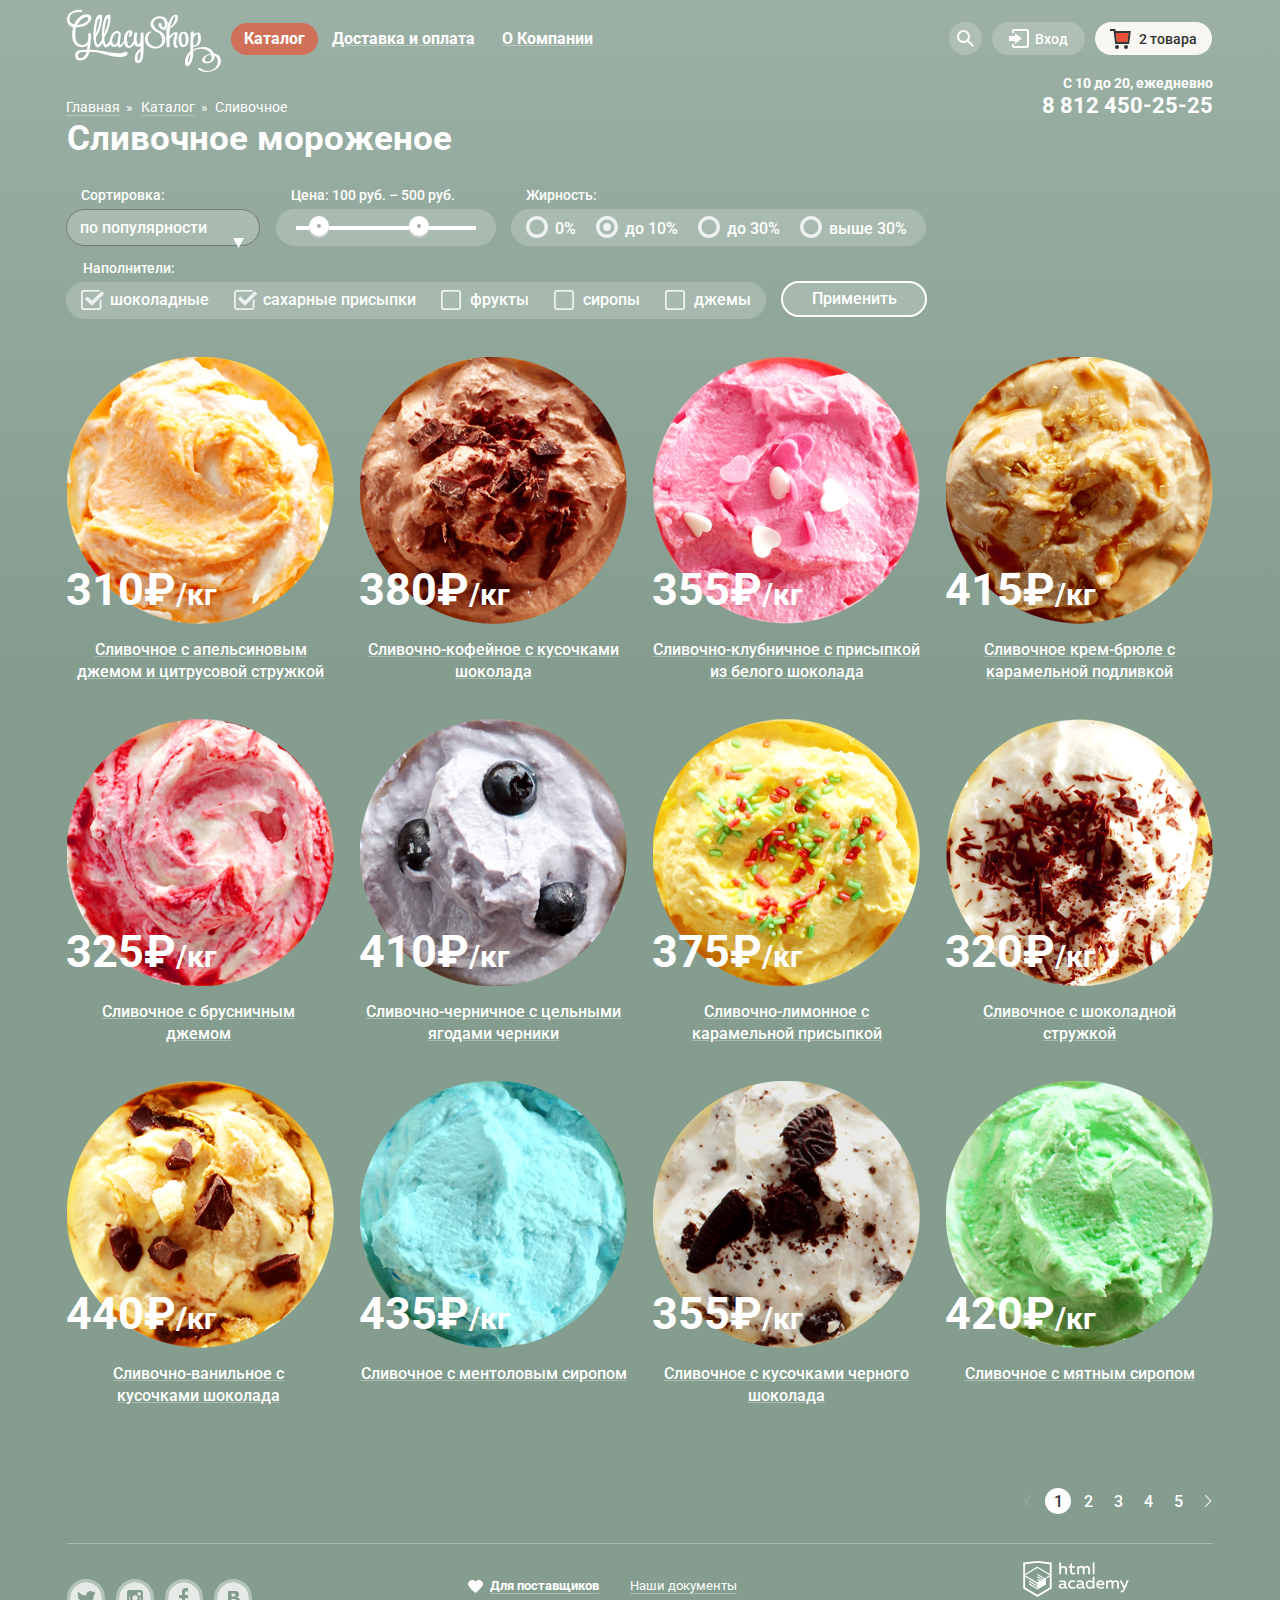
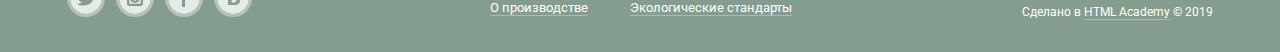
==== commit 77940159: "Исправления к защите: - убрана вложенность селекторов больше 2-х - для блоков, у которых есть фоново" ====
--- a/catalog.html
+++ b/catalog.html
@@ -19,24 +19,24 @@
                                       alt="Логотип Gllacy"></a>
                     
                     <ul class="site_navigation">
-                        <li><a href="#" class="main current">Каталог</a>
+                        <li class="main"><a href="#" class="current">Каталог</a>
                             <ul class="main_menu">
-                                <li><a href="#">Новинки</a></li>
-                                <li><a href="#">Сливочное</a></li>
-                                <li><a href="#">Щербеты</a></li>
-                                <li><a href="#">Фруктовый лед</a></li>
-                                <li><a href="#">Мелорин</a></li>
+                                <li class="main_menu_item"><a href="#">Новинки</a></li>
+                                <li class="main_menu_item current_menu"><a href="#">Сливочное</a></li>
+                                <li class="main_menu_item"><a href="#">Щербеты</a></li>
+                                <li class="main_menu_item"><a href="#">Фруктовый лед</a></li>
+                                <li class="main_menu_item"><a href="#">Мелорин</a></li>
                             </ul>
                         </li>
-                        <li><a href="#">Доставка и оплата</a></li>
-                        <li><a href="#">О Компании</a></li>
+                        <li><a href="#" class="for_underline"><span>Доставка и оплата</span></a></li>
+                        <li><a href="#" class="for_underline"><span>О Компании</span></a></li>
                     </ul>
                 </div>
                 
                 
                 <div class="main_navigation_right">
                     <ul class="site_movement current_movement">
-                        <li>
+                        <li class="site_movement_search">
                             <a class="button btn_search" href="#">
                                 <svg xmlns="http://www.w3.org/2000/svg" xmlns:xlink="http://www.w3.org/1999/xlink"
                                      width="17" height="17" viewBox="0 0 17 17">
@@ -48,7 +48,7 @@
                                 <input id="searching" type="text" name="searching" placeholder="Что ищем?"/>
                             </form>
                         </li>
-                        <li>
+                        <li class="site_movement_login">
                             <a class="button btn_login" href="#">
                                 <svg xmlns="http://www.w3.org/2000/svg" xmlns:xlink="http://www.w3.org/1999/xlink"
                                      width="21" height="19" viewBox="0 0 21 19">
@@ -73,7 +73,7 @@
                                 </div>
                             </form>
                         </li>
-                        <li>
+                        <li class="site_movement_basket">
                             <a class="button btn_cart full" href="#"><img src="img/catalog_images/basket-red.svg"
                                                                           width="21"
                                                                           height="20" alt="корзина">2 товара</a>
@@ -109,8 +109,8 @@
             
             <div class="header_bottom">
                 <ul class="breadcrumbs">
-                    <li><a href="index.html">Главная</a></li>
-                    <li><a href="catalog.html">Каталог</a></li>
+                    <li><a href="index.html" class="breadcrumb_item">Главная</a></li>
+                    <li><a href="catalog.html" class="breadcrumb_item">Каталог</a></li>
                     <li class="breadcrumbs_current">Сливочное</li>
                 </ul>
                 
@@ -247,7 +247,7 @@
                     <div class="card_content">
                         <img src="img/index_images/orange.png" width="267" height="267" alt="Апельсин">
                         <p class="price">310₽ <sub>/кг</sub></p>
-                        <a href="#"><h3 class="icecream_desc">Сливочное с апельсиновым джемом и цитрусовой стружкой</h3>
+                        <a href="#" class="for_underline"><h3 class="icecream_desc">Сливочное с апельсиновым джемом и цитрусовой стружкой</h3>
                         </a>
                     </div>
                     <div class="card_hover">
@@ -259,7 +259,7 @@
                     <div class="card_content">
                         <img src="img/index_images/coffee.png" width="267" height="267" alt="Кофе">
                         <p class="price">380₽ <sub>/кг</sub></p>
-                        <a href="#"><h3 class="icecream_desc">Сливочно-кофейное с кусочками шоколада</h3></a></div>
+                        <a href="#" class="for_underline"><h3 class="icecream_desc">Сливочно-кофейное с кусочками шоколада</h3></a></div>
                     <div class="card_hover">
                         <a href="#" class="button_small btn_fast_view">Быстрый просмотр</a>
                     </div>
@@ -269,7 +269,7 @@
                     <div class="card_content">
                         <img src="img/index_images/strawberry.png" width="267" height="267" alt="Клубника">
                         <p class="price">355₽ <sub>/кг</sub></p>
-                        <a href="#"><h3 class="icecream_desc">Сливочно-клубничное с присыпкой из белого шоколада</h3>
+                        <a href="#" class="for_underline"><h3 class="icecream_desc">Сливочно-клубничное с присыпкой из белого шоколада</h3>
                         </a>
                     </div>
                     <div class="card_hover">
@@ -281,7 +281,7 @@
                     <div class="card_content">
                         <img src="img/index_images/creme_brulee.png" width="267" height="267" alt="Крем-брюле">
                         <p class="price">415₽ <sub>/кг</sub></p>
-                        <a href="#"><h3 class="icecream_desc">Сливочное крем-брюле с карамельной подливкой</h3></a>
+                        <a href="#" class="for_underline"><h3 class="icecream_desc">Сливочное крем-брюле с карамельной подливкой</h3></a>
                     </div>
                     <div class="card_hover">
                         <a href="#" class="button_small btn_fast_view">Быстрый просмотр</a>
@@ -292,7 +292,7 @@
                     <div class="card_content">
                         <img src="img/catalog_images/red_bilberry.png" width="267" height="267" alt="Брусника">
                         <p class="price">325₽ <sub>/кг</sub></p>
-                        <a href=""><h3 class="icecream_desc">Сливочное с брусничным
+                        <a href="#" class="for_underline"><h3 class="icecream_desc">Сливочное с брусничным
                             джемом</h3></a>
                     </div>
                     <div class="card_hover">
@@ -304,7 +304,7 @@
                     <div class="card_content">
                         <img src="img/catalog_images/bilberry.png" width="267" height="267" alt="Черника">
                         <p class="price">410₽ <sub>/кг</sub></p>
-                        <a href=""><h3 class="icecream_desc">Сливочно-черничное с цельными ягодами черники </h3></a>
+                        <a href="#" class="for_underline"><h3 class="icecream_desc">Сливочно-черничное с цельными ягодами черники </h3></a>
                     </div>
                     <div class="card_hover">
                         <a href="#" class="button_small btn_fast_view">Быстрый просмотр</a>
@@ -315,7 +315,7 @@
                     <div class="card_content">
                         <img src="img/catalog_images/lemon.png" width="267" height="267" alt="Лимон">
                         <p class="price">375₽ <sub>/кг</sub></p>
-                        <a href="#"><h3 class="icecream_desc">Сливочно-лимонное с карамельной присыпкой</h3></a>
+                        <a href="#" class="for_underline"><h3 class="icecream_desc">Сливочно-лимонное с карамельной присыпкой</h3></a>
                     </div>
                     <div class="card_hover">
                         <a href="#" class="button_small btn_fast_view">Быстрый просмотр</a>
@@ -326,7 +326,7 @@
                     <div class="card_content">
                         <img src="img/catalog_images/chocolate.png" width="267" height="267" alt="Шоколад">
                         <p class="price">320₽ <sub>/кг</sub></p>
-                        <a href="#"><h3 class="icecream_desc">Сливочное с шоколадной стружкой</h3></a>
+                        <a href="#" class="for_underline"><h3 class="icecream_desc">Сливочное с шоколадной стружкой</h3></a>
                     </div>
                     <div class="card_hover">
                         <a href="#" class="button_small btn_fast_view">Быстрый просмотр</a>
@@ -337,7 +337,7 @@
                     <div class="card_content">
                         <img src="img/catalog_images/vanilla.png" width="267" height="267" alt="Ваниль">
                         <p class="price">440₽ <sub>/кг</sub></p>
-                        <a href="#"><h3 class="icecream_desc">Сливочно-ванильное с
+                        <a href="#" class="for_underline"><h3 class="icecream_desc">Сливочно-ванильное с
                             кусочками шоколада</h3></a>
                     </div>
                     <div class="card_hover">
@@ -349,7 +349,7 @@
                     <div class="card_content">
                         <img src="img/catalog_images/mentol.png" width="267" height="267" alt="Ментола">
                         <p class="price">435₽ <sub>/кг</sub></p>
-                        <a href="#"><h3 class="icecream_desc">Сливочноe с ментоловым сиропом</h3></a>
+                        <a href="#" class="for_underline"><h3 class="icecream_desc">Сливочноe с ментоловым сиропом</h3></a>
                     </div>
                     <div class="card_hover">
                         <a href="#" class="button_small btn_fast_view">Быстрый просмотр</a>
@@ -360,7 +360,7 @@
                     <div class="card_content">
                         <img src="img/catalog_images/black_chocolate.png" width="267" height="267" alt="Черный шоколад">
                         <p class="price">355₽ <sub>/кг</sub></p>
-                        <a href="#"><h3 class="icecream_desc">Сливочное с кусочками черного шоколада</h3></a>
+                        <a href="#" class="for_underline"><h3 class="icecream_desc">Сливочное с кусочками черного шоколада</h3></a>
                     </div>
                     <div class="card_hover">
                         <a href="#" class="button_small btn_fast_view">Быстрый просмотр</a>
@@ -371,7 +371,7 @@
                     <div class="card_content">
                         <img src="img/catalog_images/syrup.png" width="267" height="267" alt="Сироп">
                         <p class="price">420₽ <sub>/кг</sub></p>
-                        <a href="#"><h3 class="icecream_desc">Сливочное с мятным сиропом</h3></a>
+                        <a href="#" class="for_underline"><h3 class="icecream_desc">Сливочное с мятным сиропом</h3></a>
                     </div>
                     <div class="card_hover">
                         <a href="#" class="button_small btn_fast_view">Быстрый просмотр</a>
@@ -407,7 +407,7 @@
         
         <div class="footer_main footer_catalog">
             <ul class="social">
-                <li><a class="social_btn" href="#">
+                <li><a class="social_btn" href="#" aria-label="Twitter">
                     <svg version="1.1" xmlns="http://www.w3.org/2000/svg" xmlns:xlink="http://www.w3.org/1999/xlink"
                          x="0px" y="0px" width="32px"
                          height="32px" viewBox="0 0 32 32" enable-background="new 0 0 32 32" xml:space="preserve">
@@ -424,7 +424,7 @@
 </g>
 </svg>
                 </a></li>
-                <li><a class="social_btn" href="#">
+                <li><a class="social_btn" href="#" aria-label="Instagram">
                     <svg version="1.1" xmlns="http://www.w3.org/2000/svg" xmlns:xlink="http://www.w3.org/1999/xlink"
                          x="0px" y="0px"
                          width="32px" height="32px" viewBox="0 0 32 32" enable-background="new 0 0 32 32"
@@ -441,7 +441,7 @@
 </g>
 </svg>
                 </a></li>
-                <li><a class="social_btn" href="#">
+                <li><a class="social_btn" href="#" aria-label="Facebook">
                     <svg version="1.1" xmlns="http://www.w3.org/2000/svg" xmlns:xlink="http://www.w3.org/1999/xlink"
                          x="0px" y="0px"
                          width="32px" height="32px" viewBox="0 0 32 32" enable-background="new 0 0 32 32"
@@ -450,7 +450,7 @@
 	v3.444h3.021v3.445h-3.021v8.61h-3.021v-8.61H11v-3.445h3.021V9.455c0-1.902,1.353-3.445,3.021-3.445h3.021V9.455z"/>
 </svg>
                 </a></li>
-                <li><a class="social_btn" href="#">
+                <li><a class="social_btn" href="#" aria-label="Вконтакте">
                     <svg version="1.1" xmlns="http://www.w3.org/2000/svg" xmlns:xlink="http://www.w3.org/1999/xlink"
                          x="0px" y="0px"
                          width="32px" height="32px" viewBox="0 0 32 32" enable-background="new 0 0 32 32"
--- a/css/style-min.css
+++ b/css/style-min.css
@@ -1 +1 @@
-body{font-family:"Roboto","Arial",sans-serif;font-size:16px;line-height:22px;font-weight:400;color:#fff;margin:0}.button_small{font-size:18px;font-weight:700;line-height:24px;text-decoration:none;color:#fff;background:-webkit-gradient(linear,left top,left bottom,from(#e74a35),to(#f26843));background:-webkit-linear-gradient(top,#e74a35,#f26843);background:-o-linear-gradient(top,#e74a35,#f26843);background:linear-gradient(to bottom,#e74a35,#f26843);-webkit-box-shadow:0 2px 2px 0 rgba(172,16,0,0.64);box-shadow:0 2px 2px 0 rgba(172,16,0,0.64);text-align:center;border-radius:22px}.button_small:hover{background:-webkit-gradient(linear,left bottom,left top,from(#ec6f5e),to(#f58669));background:-webkit-linear-gradient(bottom,#ec6f5e,#f58669);background:-o-linear-gradient(bottom,#ec6f5e,#f58669);background:linear-gradient(to top,#ec6f5e,#f58669)}.button_small:active{background:-webkit-gradient(linear,left bottom,left top,from(#e1613e),to(#d74632));background:-webkit-linear-gradient(bottom,#e1613e,#d74632);background:-o-linear-gradient(bottom,#e1613e,#d74632);background:linear-gradient(to top,#e1613e,#d74632);-webkit-box-shadow:inset 0 2px 2px 0 rgba(148,39,24,1);box-shadow:inset 0 2px 2px 0 rgba(148,39,24,1)}.button{border-radius:22px;background-color:rgba(255,255,255,0.2)}.button_large{font-size:32px;font-weight:700;line-height:44px;text-decoration:none;text-align:center;text-shadow:0 2px 5px rgba(160,32,11,0.76);color:#fff;background:-webkit-gradient(linear,left bottom,left top,from(#e74a35),to(#f26843));background:-webkit-linear-gradient(bottom,#e74a35 0%,#f26843 100%);background:-o-linear-gradient(bottom,#e74a35 0%,#f26843 100%);background:linear-gradient(to top,#e74a35 0%,#f26843 100%);width:280px;height:65px;border:none;-webkit-box-shadow:0 2px 2px 0 rgba(172,16,0,0.64);box-shadow:0 2px 2px 0 rgba(172,16,0,0.64)}.button_large:hover{background:-webkit-gradient(linear,left bottom,left top,from(#ec6f5e),to(#f58669));background:-webkit-linear-gradient(bottom,#ec6f5e 0%,#f58669 100%);background:-o-linear-gradient(bottom,#ec6f5e 0%,#f58669 100%);background:linear-gradient(to top,#ec6f5e 0%,#f58669 100%);-webkit-box-shadow:0 2px 2px 0 rgba(172,16,0,1);box-shadow:0 2px 2px 0 rgba(172,16,0,1)}.button_large:active{background:-webkit-gradient(linear,left bottom,left top,from(#e1613e),to(#d74632));background:-webkit-linear-gradient(bottom,#e1613e 0%,#d74632 100%);background:-o-linear-gradient(bottom,#e1613e 0%,#d74632 100%);background:linear-gradient(to top,#e1613e 0%,#d74632 100%);-webkit-box-shadow:inset 0 2px 2px 0 rgba(148,39,24,0.35);box-shadow:inset 0 2px 2px 0 rgba(148,39,24,0.35)}.header_main{display:-webkit-box;display:-ms-flexbox;display:flex;-webkit-box-orient:vertical;-webkit-box-direction:normal;-ms-flex-direction:column;flex-direction:column;min-height:115px;width:1146px;margin-left:auto;margin-right:auto;padding-left:27px;padding-right:27px}.main_navigation{display:-webkit-box;display:-ms-flexbox;display:flex;-webkit-box-pack:justify;-ms-flex-pack:justify;justify-content:space-between}.main_navigation_left{display:-webkit-box;display:-ms-flexbox;display:flex}.main_navigation img{margin-right:0;margin-top:9px}.site_navigation{list-style:none;display:-webkit-box;display:-ms-flexbox;display:flex;-ms-flex-wrap:wrap;flex-wrap:wrap;min-width:360px;max-width:650px;margin-top:23px;margin-left:10px;margin-bottom:5px;padding:0}.site_navigation a{display:-webkit-box;display:-ms-flexbox;display:flex;-webkit-box-pack:center;-ms-flex-pack:center;justify-content:center;-webkit-box-align:center;-ms-flex-align:center;align-items:center;font-weight:700;line-height:18px;color:#fff;text-decoration:underline;-webkit-text-decoration-color:rgba(255,255,255,0.3);text-decoration-color:rgba(255,255,255,0.3);height:32px;padding-left:13px;padding-right:13px;margin-right:1px;border-radius:22px}.site_navigation a:hover{background-color:#fff;color:#323232}.site_navigation a:active{background-color:#fff;color:#323232;-webkit-box-shadow:inset 0 2px 1px 0 rgba(105,105,105,0.35);box-shadow:inset 0 2px 1px 0 rgba(105,105,105,0.35)}.site_navigation > li{position:relative}.main_menu{display:none;position:absolute;top:37px;left:-6px;list-style:none;-webkit-box-sizing:border-box;box-sizing:border-box;width:142px;min-height:165px;margin:0;padding:0;background-color:#f8f7f4;border-radius:5px;border:none;-webkit-box-shadow:0 20px 20px 0 rgba(0,0,0,0.4);box-shadow:0 20px 20px 0 rgba(0,0,0,0.4);z-index:1}.site_navigation > li:hover .main_menu{display:block}.main_menu a{display:block;text-align:left;font-size:14px;line-height:16px;font-weight:400;color:#323232;text-decoration:none;border-radius:0;border:none;width:142px;padding-top:7px;padding-left:19px;padding-right:2px;-webkit-box-sizing:border-box;box-sizing:border-box}.main_menu li:nth-child(1) a{border-top-left-radius:5px;border-top-right-radius:5px;padding-top:10px;height:38px}.main_menu li:first-child a::after{content:"";width:128px;height:1px;background-color:#323232;opacity:.2;position:absolute;top:37px;left:5px}.main_menu li:nth-child(2) a{padding-top:11px;height:37px}.main_menu li:nth-child(3) a{height:28px;padding-top:5px}.main_menu li:nth-child(4) a{height:33px;padding-top:8px}.main_menu li:nth-child(5) a{height:34px;padding-top:6px}.main_menu li:last-child a{border-bottom-left-radius:5px;border-bottom-right-radius:5px}.main_menu a:hover{background-color:#fbded8}.main_menu a:active{background-color:#f6b5a5}.site_movement{list-style:none;display:-webkit-box;display:-ms-flexbox;display:flex;padding:0;width:244px;margin-top:22px;margin-right:3px}.site_movement a{font-size:14px;font-weight:500;line-height:16px;text-decoration:none;color:#fff;margin-right:10px;margin-bottom:5px}.site_movement input{width:240px;height:43px;padding-left:13px;padding-right:13px;margin-bottom:21px;-webkit-box-sizing:border-box;box-sizing:border-box;border:1px solid rgba(211,211,210,0.5);border-radius:5px;color:#323232;font-weight:700}.site_movement input:hover{border:2px solid rgba(154,154,154,0.5);padding-left:12px;padding-top:0;padding-bottom:0}.site_movement input:focus{border:2px solid rgba(143,189,236,0.5);outline:none;padding-left:12px;padding-top:0;padding-bottom:0}.site_movement input::-webkit-input-placeholder{font-size:14px;font-weight:400;line-height:24px;color:#999;opacity:1}.site_movement input:-ms-input-placeholder{font-size:14px;font-weight:400;line-height:24px;color:#999;opacity:1}.site_movement input::-ms-input-placeholder{font-size:14px;font-weight:400;line-height:24px;color:#999;opacity:1}.site_movement input::placeholder{font-size:14px;font-weight:400;line-height:24px;color:#999;opacity:1}.btn_search{display:-webkit-box;display:-ms-flexbox;display:flex;-webkit-box-pack:center;-ms-flex-pack:center;justify-content:center;-webkit-box-sizing:border-box;box-sizing:border-box;width:33px;height:33px}.btn_search svg{margin-top:8px}.btn_search:hover{background-color:#fff;color:#323232}.btn_search:hover .menu_icon{fill:#323232}.search_popup{display:none;position:absolute;top:37px;right:0;width:341px;height:84px;border-radius:6px;background-color:#f8f7f4;-webkit-box-shadow:0 20px 20px 0 rgba(0,0,0,0.4);box-shadow:0 20px 20px 0 rgba(0,0,0,0.4);-webkit-box-sizing:border-box;box-sizing:border-box;padding:20px 15px;z-index:1}.search_popup input{width:312px}.site_movement > li:hover .search_popup{display:block}.btn_login{display:-webkit-box;display:-ms-flexbox;display:flex;-webkit-box-pack:center;-ms-flex-pack:center;justify-content:center;-webkit-box-align:center;-ms-flex-align:center;align-items:center;-webkit-box-sizing:border-box;box-sizing:border-box;width:93px;height:33px}.btn_login svg{margin-right:5px}.btn_login:hover{background-color:#fff;color:#323232}.btn_login:hover .menu_icon{fill:#323232}.btn_enter{border:none;width:100px;height:44px;font-size:18px;line-height:24px;border-radius:21px;padding-top:5px}.site_movement > li{position:relative}.site_movement > li:hover .login_popup{display:block}.login_popup{display:none;position:absolute;top:37px;left:-182px;width:277px;height:214px;-webkit-box-sizing:border-box;box-sizing:border-box;padding:20px 5px 22px 19px;background-color:#f8f7f4;border-radius:6px;-webkit-box-shadow:0 20px 20px 0 rgba(0,0,0,0.4);box-shadow:0 20px 20px 0 rgba(0,0,0,0.4);z-index:1}.user_control{display:-webkit-box;display:-ms-flexbox;display:flex}.for_login{width:135px;margin-left:20px;margin-top:-1px}.for_login a{display:block;margin-bottom:-2px;font-size:13px;line-height:24px;font-weight:400;text-decoration:underline;color:#323232}.for_login a:hover,.for_login a:active{color:#e84d37}.btn_cart{display:-webkit-box;display:-ms-flexbox;display:flex;-webkit-box-pack:center;-ms-flex-pack:center;justify-content:center;-webkit-box-align:center;-ms-flex-align:center;align-items:center;width:100px;height:33px}.btn_login img,.btn_cart img{margin:0 8px 0 0}.work{-ms-flex-item-align:end;align-self:flex-end;margin-top:-18px;display:-webkit-box;display:-ms-flexbox;display:flex;-webkit-box-orient:vertical;-webkit-box-direction:normal;-ms-flex-direction:column;flex-direction:column}.work_time{font-size:14px;font-weight:700;line-height:16px;margin-bottom:3px;-ms-flex-item-align:end;align-self:flex-end}.work_telephone{font-size:22px;font-weight:700;line-height:24px;text-decoration:none;color:#fff;-ms-flex-item-align:end;align-self:flex-end;margin-bottom:-3px}.visually_hidden{position:absolute;width:1px;height:1px;margin:-1px;border:0;padding:0;clip:rect(0 0 0 0);overflow:hidden}.container{width:1146px;margin-left:auto;margin-right:auto;padding-left:27px;padding-right:27px}.footer_main{display:-webkit-box;display:-ms-flexbox;display:flex;-webkit-box-pack:justify;-ms-flex-pack:justify;justify-content:space-between;width:1146px;margin-left:auto;margin-right:auto;padding-left:27px;padding-right:27px;min-height:103px}.social{list-style:none;display:-webkit-box;display:-ms-flexbox;display:flex;-ms-flex-wrap:wrap;flex-wrap:wrap;min-width:267px;margin-top:30px;padding:0}.social li{margin-right:11px}.social_btn{opacity:.8}.social_btn svg{border:rgba(255,255,255,0.5) 3px solid;border-radius:50%}.social_btn:hover{opacity:1}.social_btn:hover .icon{border:rgba(255,255,255,0.7) 3px solid}.social_btn:active .icon{border:rgba(255,255,255,0.7) 3px solid;fill:#e9e9e9}.footer_menu{list-style:none;display:-webkit-box;display:-ms-flexbox;display:flex;-webkit-box-pack:justify;-ms-flex-pack:justify;justify-content:space-between;-ms-flex-wrap:wrap;flex-wrap:wrap;width:305px;padding:0;height:36px;margin-top:25px;margin-left:-72px}.footer_menu li:nth-child(2n){width:164px}.footer_menu li:nth-child(2n-1){width:114px}.footer_menu a{font-size:13px;line-height:18px;color:#fff;text-decoration:none;border-bottom:rgba(255,255,255,0.3) 1px solid;margin:0}.footer_menu a:hover,.footer_menu a:active{color:#ffbc9e;border-bottom:rgba(255,188,158,0.3) 1px solid}.for_partners{font-weight:700;position:relative}.for_partners::before{content:url("../img/general_images/heart.svg");position:absolute;top:2px;left:-22px}.footer_academy{margin-top:12px}.footer_academy p{margin:0;font-size:12px;line-height:18px}.academy{border-bottom:rgba(255,255,255,0.3) 1px solid;text-decoration:none;color:#fff}.academy:hover,.academy:active{color:#ffbc9e;border-bottom:rgba(255,188,158,0.3) 1px solid}.popup{display:none}.popup_window{position:fixed;top:50px;left:50%;margin-left:-239px;display:-webkit-box;display:-ms-flexbox;display:flex;-webkit-box-orient:vertical;-webkit-box-direction:normal;-ms-flex-direction:column;flex-direction:column;-webkit-box-sizing:border-box;box-sizing:border-box;padding:17px 25px 0 24px;width:478px;height:443px;border-radius:10px;background-color:#f8f7f4;z-index:300}.popup_close{width:18px;height:17px;position:absolute;top:15px;right:16px;font-size:0;border:0;cursor:pointer;background-color:#f8f7f4}.popup_close::after{content:"";position:absolute;width:18px;height:17px;top:0;left:0;background-image:url(../img/general_images/cross-big.svg)}@-webkit-keyframes coloring{from{opacity:0}20%{opacity:.2}30%{opacity:.3}40%{opacity:.4}50%{opacity:.5}60%{opacity:.6}70%{opacity:.7}80%{opacity:.8}90%{opacity:.9}to{opacity:1}}@keyframes coloring{from{opacity:0}20%{opacity:.2}30%{opacity:.3}40%{opacity:.4}50%{opacity:.5}60%{opacity:.6}70%{opacity:.7}80%{opacity:.8}90%{opacity:.9}to{opacity:1}}.popup_show{display:block;-webkit-animation-name:coloring;animation-name:coloring;-webkit-animation-duration:.3s;animation-duration:.3s}.popup_window h2{font-size:24px;font-weight:500;line-height:28px;color:#323232;margin:0;margin-bottom:18px}.popup_window input{width:267px;height:43px;padding-left:13px;margin-bottom:22px;-webkit-box-sizing:border-box;box-sizing:border-box;border:1px solid rgba(211,211,210,0.5);border-radius:5px;color:#323232;font-weight:700}.popup_window textarea{width:430px;height:156px;padding-left:13px;padding-top:8px;margin-top:-2px;-webkit-box-sizing:border-box;box-sizing:border-box;border:1px solid rgba(211,211,210,0.5);border-radius:5px;color:#323232;font-weight:700}.popup_window input:hover{border:2px solid rgba(154,154,154,0.5);padding-left:12px;padding-top:0;padding-bottom:0}.popup_window textarea:hover{border:2px solid rgba(154,154,154,0.5);padding-top:7px;padding-left:12px}.popup_window input:focus{border:2px solid rgba(143,189,236,0.5);outline:none;padding-left:12px}.popup_window textarea:focus{border:2px solid rgba(143,189,236,0.5);outline:none;padding-left:12px;padding-top:7px}.popup_window input::-webkit-input-placeholder,.popup_window textarea::-webkit-input-placeholder{font-size:16px;font-weight:400;line-height:24px;color:#999}.popup_window input:-ms-input-placeholder,.popup_window textarea:-ms-input-placeholder{font-size:16px;font-weight:400;line-height:24px;color:#999}.popup_window input::-ms-input-placeholder,.popup_window textarea::-ms-input-placeholder{font-size:16px;font-weight:400;line-height:24px;color:#999}.popup_window input::placeholder,.popup_window textarea::placeholder{font-size:16px;font-weight:400;line-height:24px;color:#999}.btn_send{-ms-flex-item-align:end;align-self:flex-end;font-size:18px;line-height:24px;width:139px;height:44px;margin-top:24px;border-radius:22px}.overlay{position:fixed;top:0;left:0;height:100%;width:100%;z-index:10;background-color:rgba(0,0,0,0.3)}.site_wrapper{min-width:940px;background-color:#849d8f;background-image:url(../img/index_images/icecream_slider_1.png);background-repeat:no-repeat;background-position:top center}.slider{position:relative;padding-top:275px;text-align:center;color:#fff;margin-bottom:40px}.slider_list{margin:0;padding:0;list-style:none}.slider_item{display:-webkit-box;display:-ms-flexbox;display:flex;-webkit-box-orient:vertical;-webkit-box-direction:normal;-ms-flex-direction:column;flex-direction:column;-webkit-box-align:center;-ms-flex-align:center;align-items:center}.slide{display:none}#product_1:checked ~ .site_wrapper{background-color:#849d8f;background-image:url(../img/index_images/icecream_slider_1.png)}#product_2:checked ~ .site_wrapper{background-color:#8996a6;background-image:url(../img/index_images/icecream_slider_2.png)}#product_3:checked ~ .site_wrapper{background-color:#9d8b84;background-image:url(../img/index_images/icecream_slider_3.png)}#product_1:checked ~ .site_wrapper #slide_1,#product_2:checked ~ .site_wrapper #slide_2,#product_3:checked ~ .site_wrapper #slide_3{display:-webkit-box;display:-ms-flexbox;display:flex}#product_1:checked ~ .site_wrapper label[for="product_1"],#product_2:checked ~ .site_wrapper label[for="product_2"],#product_3:checked ~ .site_wrapper label[for="product_3"]{background-color:#fff}.slider_item h3{font-size:60px;line-height:60px;font-weight:800;width:700px;margin:0 auto;margin-bottom:27px}.btn_both{display:block;border-radius:50px;padding-top:10px;-webkit-box-sizing:border-box;box-sizing:border-box;margin-top:3px}.slider_controls{position:absolute;bottom:21px;left:0;z-index:20;font-size:0}.slider_controls label{display:inline-block;width:17px;height:17px;margin-right:8px;vertical-align:top;background-color:transparent;border:2px solid #fff;border-radius:50%;cursor:pointer}.banners{display:-webkit-box;display:-ms-flexbox;display:flex;-webkit-box-pack:justify;-ms-flex-pack:justify;justify-content:space-between;margin:0;margin-top:3px}.banners_left{width:560px;min-height:229px;border-radius:15px;background-image:url(../img/index_images/rasp_background.jpg);display:-webkit-box;display:-ms-flexbox;display:flex;-webkit-box-orient:vertical;-webkit-box-direction:normal;-ms-flex-direction:column;flex-direction:column}.banners_right{width:560px;min-height:229px;border-radius:15px;background-image:url(../img/index_images/choco_background.jpg);display:-webkit-box;display:-ms-flexbox;display:flex;-webkit-box-orient:vertical;-webkit-box-direction:normal;-ms-flex-direction:column;flex-direction:column}.for_free{font-size:35px;font-weight:700;line-height:41px;margin-left:20px;margin-top:17px;margin-bottom:0}.for_free_desc{font-size:18px;font-weight:700;max-width:521px;margin-left:20px;margin-top:13px;margin-bottom:46px}.btn_order{display:block;min-height:34px;padding-top:10px;-ms-flex-item-align:end;align-self:flex-end;margin-right:21px}.banners_left .btn_order{width:165px}.banners_right .btn_order{width:189px}.icecream_hits{list-style:none;display:-webkit-box;display:-ms-flexbox;display:flex;-ms-flex-wrap:wrap;flex-wrap:wrap;padding:0;margin-top:39px;margin-bottom:22px}.icecream_item:not(:nth-child(4n)){margin-right:26px}.icecream_hits .icecream_item::after{content:url("../img/index_images/hit.png");position:absolute;top:0;left:0;z-index:10}.price sub{display:block;font-size:30px;margin-top:20px}.icecream_hits .icecream_desc{font-size:16px;font-weight:500;text-align:center;color:#fff;margin-top:9px}.about_us{width:1146px;min-height:306px;padding-left:21px;padding-top:5px;-webkit-box-sizing:border-box;box-sizing:border-box;background-image:url(../img/index_images/waffle_background.jpg);color:#323232;border-radius:15px;margin-bottom:40px}.about_us h2{font-size:24px;font-weight:500;line-height:30px;letter-spacing:.15px}.about_us_info{list-style:none;padding:0;margin-top:-15px;display:-webkit-box;display:-ms-flexbox;display:flex;-ms-flex-wrap:wrap;flex-wrap:wrap}.about_us_info li{width:485px;position:relative;margin-bottom:-10px}.about_us_info li:nth-child(2n-1){margin-left:55px}.about_us_info li:nth-child(2n){margin-left:83px}.about_us_info li:nth-child(1)::before{content:url("../img/index_images/icecream.svg");position:absolute;top:2px;left:-56px}.about_us_info li:nth-child(2)::before{content:url("../img/index_images/cow.svg");position:absolute;top:2px;left:-58px}.about_us_info li:nth-child(3)::before{content:url("../img/index_images/leaf.svg");position:absolute;top:2px;left:-56px}.about_us_info li:nth-child(4)::before{content:url("../img/index_images/thermometer.svg");position:absolute;top:2px;left:-58px}.feedback{display:-webkit-box;display:-ms-flexbox;display:flex;-webkit-box-pack:justify;-ms-flex-pack:justify;justify-content:space-between;margin-bottom:40px}.blog{width:560px;min-height:220px;background:url(../img/index_images/straw_background.jpg);border-radius:15px;-webkit-box-sizing:border-box;box-sizing:border-box;padding-left:20px;padding-top:24px}.blog_news{font-weight:500;color:#323232;margin:0 0 3px}.blog_post{font-size:24px;font-weight:700;line-height:30px;text-decoration:underline;color:#323232;display:block;max-width:300px}.blog_post:hover{color:#e84d37;-webkit-text-decoration-color:rgba(232,77,55,0.3);text-decoration-color:rgba(232,77,55,0.3)}.blog_post:active{color:#e84d37;-webkit-text-decoration-color:rgba(232,77,55,0.3);text-decoration-color:rgba(232,77,55,0.3)}.sign_for_spam_wrapper{width:560px;min-height:220px;padding:6px;-webkit-box-sizing:border-box;box-sizing:border-box;background:url(../img/index_images/postal_background.jpg);border-radius:15px}.sign_for_spam{width:548px;min-height:208px;background-color:#f8f7f4;border-radius:10px;padding-top:12px;-webkit-box-sizing:border-box;box-sizing:border-box}.sign_for_spam p{color:#5a5a5a;display:block;max-width:510px;margin-left:20px;margin-bottom:35px}.sign_for_spam input{font-size:16px;font-weight:700;line-height:24px;color:#323232;width:368px;min-height:44px;margin-left:20px;margin-right:9px;padding-left:12px;border:rgba(178,178,178,0.5) 1px solid;border-radius:5px;-webkit-box-sizing:border-box;box-sizing:border-box}.sign_for_spam input:hover{border:rgba(154,154,154,0.5) 2px solid;padding-left:11px;padding-top:0;padding-bottom:0}.sign_for_spam input:focus{border:rgba(143,189,236,0.5) 2px solid;outline:none;padding-left:11px;padding-top:0;padding-bottom:0}.sign_for_spam input::-webkit-input-placeholder{font-size:16px;font-weight:400;line-height:24px;opacity:1}.sign_for_spam input:-ms-input-placeholder{font-size:16px;font-weight:400;line-height:24px;opacity:1}.sign_for_spam input::-ms-input-placeholder{font-size:16px;font-weight:400;line-height:24px;opacity:1}.sign_for_spam input::placeholder{font-size:16px;font-weight:400;line-height:24px;opacity:1}.btn_submit{width:129px;min-height:44px;border:none}.contacts{width:100%;max-width:1200px;margin-left:auto;margin-right:auto;padding-top:62px;padding-bottom:63px;display:-webkit-box;display:-ms-flexbox;display:flex;-webkit-box-pack:end;-ms-flex-pack:end;justify-content:flex-end;position:relative;background:url(../img/index_images/map.png) no-repeat;margin-bottom:5px}.contacts iframe{position:absolute;top:0;left:0;width:100%;max-width:1200px;margin-left:auto;margin-right:auto;border:none;z-index:1}.contacts::before{content:url("../img/index_images/pin.png");position:absolute;left:266px;top:138px}.contact{width:302px;min-height:305px;padding-left:25px;padding-top:30px;margin-right:27px;-webkit-box-sizing:border-box;box-sizing:border-box;border-radius:18px;background-color:#fefefe;z-index:5}.contact p{font-size:14px;line-height:20px;color:#323232;margin:0;width:180px}.contact_info{font-size:18px;font-weight:700;font-style:normal;line-height:24px;text-decoration:none;color:#323232;width:225px;margin-top:2px;margin-bottom:15px}.telephone{display:block;margin-top:5px;margin-bottom:1px}.btn_write{display:block;width:252px;min-height:34px;padding-top:12px;margin-top:24px}.catalog_wrapper{background:-webkit-gradient(linear,left top,left bottom,from(#9cb0a5),color-stop(40%,#849d8f),to(#849d8f));background:-webkit-linear-gradient(top,#9cb0a5,#849d8f 40%,#849d8f 100%);background:-o-linear-gradient(top,#9cb0a5,#849d8f 40%,#849d8f 100%);background:linear-gradient(to bottom,#9cb0a5,#849d8f 40%,#849d8f 100%)}.header_bottom{display:-webkit-box;display:-ms-flexbox;display:flex;-webkit-box-pack:justify;-ms-flex-pack:justify;justify-content:space-between}.current{background-color:#d07058}.site_movement .full{background-color:#f8f7f4;color:#323232;width:117px;position:relative}.basket_full{display:none;font-size:13px;font-weight:400;line-height:16px;color:#323232;border-radius:5px;background-color:#f8f7f4;-webkit-box-shadow:0 20px 20px 0 rgba(0,0,0,0.4);box-shadow:0 20px 20px 0 rgba(0,0,0,0.4);width:540px;height:242px;-webkit-box-sizing:border-box;box-sizing:border-box;padding:16px 15px 20px;position:absolute;top:37px;left:-423px;z-index:15}.basket_full ul{list-style:none;padding:0;margin:0}.basket_full li{display:-webkit-box;display:-ms-flexbox;display:flex;position:relative}.delete{width:11px;height:11px;position:absolute;top:15px;left:-25px;z-index:5;font-size:0;border:0;cursor:pointer;background-color:#f8f7f4}.delete::before{content:"";position:absolute;width:11px;height:11px;top:0;left:0;background:url(../img/catalog_images/cross-small.svg) no-repeat}.basket_content li{margin-left:26px;margin-bottom:10px}.basket_content img{margin-top:5px;margin-right:13px}.order_name{margin-right:32px;max-width:216px}.order_weight{margin-right:29px}.current_movement{margin-right:20px}.basket_control{display:-webkit-box;display:-ms-flexbox;display:flex;-webkit-box-orient:vertical;-webkit-box-direction:normal;-ms-flex-direction:column;flex-direction:column;margin-top:-6px;border-top:#cacac7 1px solid}.sum{-ms-flex-item-align:end;align-self:flex-end;font-size:15px;line-height:18px;font-weight:700;margin-right:-1px;margin-bottom:13px}.btn_apply{-ms-flex-item-align:end;align-self:flex-end;font-size:18px;line-height:24px;width:170px;height:44px;border-radius:22px}.site_movement > li:hover .basket_full{display:block}.breadcrumbs{list-style:none;display:-webkit-box;display:-ms-flexbox;display:flex;-ms-flex-item-align:end;align-self:flex-end;-webkit-box-pack:justify;-ms-flex-pack:justify;justify-content:space-between;padding:0;min-width:221px;margin-left:-1px;margin-top:0;margin-bottom:0}.breadcrumbs li{font-size:14px;line-height:16px;text-decoration:none;position:relative}.breadcrumbs li:not(:last-child)::after{content:"»";position:absolute;top:0;left:60px}.breadcrumbs a{text-decoration:none;color:#fff;border-bottom:rgba(255,255,255,0.3) 1px solid}.breadcrumbs p{margin:0}.catalog h1{font-size:35px;font-weight:700;line-height:41px;margin-top:3px}.filter{display:-webkit-box;display:-ms-flexbox;display:flex;-webkit-box-orient:vertical;-webkit-box-direction:normal;-ms-flex-direction:column;flex-direction:column;width:860px;margin-bottom:37px}.filter fieldset{border:0 none;margin-right:-11px}.filter_top{display:-webkit-box;display:-ms-flexbox;display:flex;-webkit-box-pack:justify;-ms-flex-pack:justify;justify-content:space-between;height:60px;margin-top:5px;margin-bottom:13px}.filter_bottom{display:-webkit-box;display:-ms-flexbox;display:flex;-webkit-box-pack:justify;-ms-flex-pack:justify;justify-content:space-between;height:60px}.filter ul{list-style:none;display:-webkit-box;display:-ms-flexbox;display:flex}.filter legend{font-size:14px;font-weight:500;line-height:16px;margin-top:-40px;margin-left:15px}.filter_bottom legend{margin-left:2px}.filter select,.filter label{font-size:16px;font-weight:500;line-height:18px}.filter_top{margin-left:-15px}.filter_top select{width:194px;height:37px;margin:0;padding-right:20px;padding-left:13px;position:relative;background-color:rgba(255,255,255,0.2);border-radius:22px;-webkit-box-sizing:border-box;box-sizing:border-box;color:#fff;-webkit-appearance:none;-moz-appearance:none}.filter_top select::-ms-expand{display:none}.for_select option{color:#323232}.for_select{position:relative}.for_select::after{content:url("../img/catalog_images/icon-down-dir.svg");position:absolute;top:29px;left:179px;z-index:5}.for_select select:hover{color:#323232}.for_select:hover::after{content:url("../img/catalog_images/icon-down-dir_hover.svg")}.filter_range{width:220px;margin-top:0}.range_controls{position:relative;height:37px;margin:0;padding-top:17px;padding-right:20px;padding-left:20px;background-color:rgba(255,255,255,0.2);border-radius:22px;-webkit-box-sizing:border-box;box-sizing:border-box}.range_controls .scale{height:4px;background:#fff}.range_controls .bar{width:70%;height:4px;background:#fff}.range_controls .toggle{position:absolute;top:7px;left:0;width:4px;height:4px;padding:0;border:8px solid #fff;background-color:#ababab;-webkit-box-shadow:0 2px 1px 0 #cfcfcf;box-shadow:0 2px 1px 0 #cfcfcf;border-radius:50%;cursor:pointer}.range_controls .toggle_min{left:33px}.range_controls .toggle_max{left:133px}.properties{width:415px;height:37px;-webkit-box-sizing:border-box;box-sizing:border-box;padding:9px 0 0 23px;background-color:rgba(255,255,255,0.2);border-radius:22px;margin:0}.property_option{position:relative;cursor:pointer;padding-left:21px;margin-right:28px}.property_option:last-child{margin-right:0}.property + label .radio_indicator{position:absolute;top:-2px;left:-8px;width:22px;height:22px;background-image:url(../img/catalog_images/radio-off.svg);opacity:.8}.property:checked + label .radio_indicator{position:absolute;top:-2px;left:-8px;width:22px;height:22px;background-image:url(../img/catalog_images/radio-on.svg);opacity:.8}.property:hover + label .radio_indicator{opacity:1}.property:disabled + label .radio_indicator{opacity:.4}.property:focus + label .radio_indicator{outline:#71b9ff 5px auto}.property:disabled + label{opacity:.4}.fillers{width:700px;height:37px;-webkit-box-sizing:border-box;box-sizing:border-box;padding:7px 0 0 23px;background-color:rgba(255,255,255,0.2);border-radius:22px;margin-top:0;margin-left:-15px}.filler_option{position:relative;cursor:pointer;padding-left:21px;margin-right:33px}.filler_option:nth-child(5){margin-right:15px}.filler + label .checkbox_indicator{position:absolute;top:1px;left:-8px;width:20px;height:20px;background-image:url(../img/catalog_images/checkbox-off.png);z-index:5;opacity:.8}.filler:checked + label .checkbox_indicator{position:absolute;top:1px;left:-8px;width:24px;height:20px;background-image:url(../img/catalog_images/checkbox-on.png);opacity:.8}.filler:hover + label .checkbox_indicator{opacity:1}.filler:disabled + label .checkbox_indicator{opacity:.4}.filler:focus + label .checkbox_indicator{outline:#71b9ff 5px auto}.filler:disabled + label{opacity:.4}.btn_use{display:block;font-size:16px;font-weight:500;line-height:18px;text-align:center;color:#fff;background-color:rgba(255,255,255,0.2);border:#fff 2px solid;border-radius:18px;-webkit-box-sizing:border-box;box-sizing:border-box;width:146px;height:36px;margin-top:21px;margin-left:-25px}.btn_use:hover{background-color:#fff;color:#323232}.btn_use:active{color:#323232;background-color:#ededed;-webkit-box-shadow:inset 0 2px 1px 0 rgba(105,105,105,1);box-shadow:inset 0 2px 1px 0 rgba(105,105,105,1);border:none}.icecream_list{list-style:none;display:-webkit-box;display:-ms-flexbox;display:flex;-ms-flex-wrap:wrap;flex-wrap:wrap;padding:0}.icecream_item{width:267px;padding:0;position:relative;z-index:4}.icecream_list .icecream_item{margin-bottom:20px}.icecream_item::before{display:none;content:"";position:absolute;top:-4px;left:-13px;width:293px;height:405px;border-radius:5px;background-color:rgba(248,247,244,0.3);-webkit-box-shadow:0 20px 20px 0 rgba(0,0,0,0.4);box-shadow:0 20px 20px 0 rgba(0,0,0,0.4)}.icecream_item a{text-decoration:underline;-webkit-text-decoration-style:solid;text-decoration-style:solid;-webkit-text-decoration-color:rgba(255,255,255,0.3);text-decoration-color:rgba(255,255,255,0.3)}.price{display:-webkit-box;display:-ms-flexbox;display:flex;font-size:45px;font-weight:700;line-height:45px;margin:0;position:absolute;left:-1px;top:210px}.icecream_item:nth-child(5) .icecream_desc,.icecream_item:nth-child(9) .icecream_desc{max-width:203px;margin-left:30px}.icecream_desc{font-size:16px;font-weight:500;text-align:center;color:#fff;margin-top:9px}.btn_fast_view{display:none;width:200px;min-height:34px;padding-top:10px;z-index:1000}.card_content{position:relative;z-index:1}.card_hover{position:absolute;top:335px;left:32px}.card_hover a{text-decoration:none;z-index:1000}.icecream_item:hover .btn_fast_view{display:block}.icecream_item:hover::before{display:block}.icecream_item:hover{z-index:6}.pages{list-style:none;display:-webkit-box;display:-ms-flexbox;display:flex;-webkit-box-pack:end;-ms-flex-pack:end;justify-content:flex-end;margin-top:44.5px;margin-bottom:35px;margin-right:-12px}.arrow_next{fill:#fff}.pages a{font-size:16px;font-weight:500;line-height:18px;text-decoration:none;text-align:center;color:#fff;background-color:transparent;-webkit-box-sizing:border-box;box-sizing:border-box;border-radius:13px;display:block;min-width:26px;height:26px;padding-top:5px;margin-right:4px}.pages a:hover{background-color:rgba(255,255,255,0.2)}.pages a:active{color:#323232;background-color:#fff}.page_current a{color:#323232;background-color:#fff}.page_right:hover .arrow_next{fill:#323232}.page_left{-webkit-transform:rotate(180deg);-ms-transform:rotate(180deg);transform:rotate(180deg);opacity:.2}.footer_catalog{position:relative}.footer_catalog::before{content:"";position:absolute;top:-6px;left:27px;width:1146px;height:1px;background-color:#fff;opacity:.3}+body{font-family:"Roboto","Arial",sans-serif;font-size:16px;line-height:22px;font-weight:400;color:#fff;margin:0}.button_small{font-size:18px;font-weight:700;line-height:24px;text-decoration:none;color:#fff;background:-webkit-gradient(linear,left top,left bottom,from(#e74a35),to(#f26843));background:-webkit-linear-gradient(top,#e74a35,#f26843);background:-o-linear-gradient(top,#e74a35,#f26843);background:linear-gradient(to bottom,#e74a35,#f26843);-webkit-box-shadow:0 2px 2px 0 rgba(172,16,0,0.64);box-shadow:0 2px 2px 0 rgba(172,16,0,0.64);text-align:center;border-radius:22px}.button_small:hover{background:-webkit-gradient(linear,left bottom,left top,from(#ec6f5e),to(#f58669));background:-webkit-linear-gradient(bottom,#ec6f5e,#f58669);background:-o-linear-gradient(bottom,#ec6f5e,#f58669);background:linear-gradient(to top,#ec6f5e,#f58669)}.button_small:active{background:-webkit-gradient(linear,left bottom,left top,from(#e1613e),to(#d74632));background:-webkit-linear-gradient(bottom,#e1613e,#d74632);background:-o-linear-gradient(bottom,#e1613e,#d74632);background:linear-gradient(to top,#e1613e,#d74632);-webkit-box-shadow:inset 0 2px 2px 0 rgba(148,39,24,1);box-shadow:inset 0 2px 2px 0 rgba(148,39,24,1)}.button{border-radius:22px;background-color:rgba(255,255,255,0.2)}.button_large{font-size:32px;font-weight:700;line-height:44px;text-decoration:none;text-align:center;text-shadow:0 2px 5px rgba(160,32,11,0.76);color:#fff;background:-webkit-gradient(linear,left bottom,left top,from(#e74a35),to(#f26843));background:-webkit-linear-gradient(bottom,#e74a35 0%,#f26843 100%);background:-o-linear-gradient(bottom,#e74a35 0%,#f26843 100%);background:linear-gradient(to top,#e74a35 0%,#f26843 100%);width:280px;height:65px;border:none;-webkit-box-shadow:0 2px 2px 0 rgba(172,16,0,0.64);box-shadow:0 2px 2px 0 rgba(172,16,0,0.64)}.button_large:hover{background:-webkit-gradient(linear,left bottom,left top,from(#ec6f5e),to(#f58669));background:-webkit-linear-gradient(bottom,#ec6f5e 0%,#f58669 100%);background:-o-linear-gradient(bottom,#ec6f5e 0%,#f58669 100%);background:linear-gradient(to top,#ec6f5e 0%,#f58669 100%);-webkit-box-shadow:0 2px 2px 0 rgba(172,16,0,1);box-shadow:0 2px 2px 0 rgba(172,16,0,1)}.button_large:active{background:-webkit-gradient(linear,left bottom,left top,from(#e1613e),to(#d74632));background:-webkit-linear-gradient(bottom,#e1613e 0%,#d74632 100%);background:-o-linear-gradient(bottom,#e1613e 0%,#d74632 100%);background:linear-gradient(to top,#e1613e 0%,#d74632 100%);-webkit-box-shadow:inset 0 2px 2px 0 rgba(148,39,24,0.35);box-shadow:inset 0 2px 2px 0 rgba(148,39,24,0.35)}.header_main{display:-webkit-box;display:-ms-flexbox;display:flex;-webkit-box-orient:vertical;-webkit-box-direction:normal;-ms-flex-direction:column;flex-direction:column;min-height:115px;width:1146px;margin-left:auto;margin-right:auto;padding-left:27px;padding-right:27px}.main_navigation{display:-webkit-box;display:-ms-flexbox;display:flex;-webkit-box-pack:justify;-ms-flex-pack:justify;justify-content:space-between}.main_navigation_left{display:-webkit-box;display:-ms-flexbox;display:flex}.main_navigation img{margin-right:0;margin-top:9px}.site_navigation{list-style:none;display:-webkit-box;display:-ms-flexbox;display:flex;-ms-flex-wrap:wrap;flex-wrap:wrap;min-width:360px;max-width:650px;margin-top:23px;margin-left:10px;margin-bottom:5px;padding:0}.site_navigation a{display:-webkit-box;display:-ms-flexbox;display:flex;-webkit-box-pack:center;-ms-flex-pack:center;justify-content:center;-webkit-box-align:center;-ms-flex-align:center;align-items:center;font-weight:700;line-height:18px;color:rgba(255,255,255,0.3);position:relative;text-decoration:underline;height:32px;padding-left:13px;padding-right:13px;margin-right:1px;border-radius:22px}.site_navigation span{color:rgba(255,255,255,1)}.site_navigation a:hover{background-color:#fff;color:#323232;text-decoration:none}.for_underline:hover span{color:#323232}.site_navigation a:active{background-color:#fff;color:#323232;text-decoration:none;-webkit-box-shadow:inset 0 2px 1px 0 rgba(105,105,105,0.35);box-shadow:inset 0 2px 1px 0 rgba(105,105,105,0.35)}.site_navigation > li{position:relative}.main_menu{display:none;position:absolute;top:37px;left:-6px;list-style:none;-webkit-box-sizing:border-box;box-sizing:border-box;width:142px;min-height:165px;margin:0;padding:0;background-color:#f8f7f4;border-radius:5px;border:none;-webkit-box-shadow:0 20px 20px 0 rgba(0,0,0,0.4);box-shadow:0 20px 20px 0 rgba(0,0,0,0.4);z-index:15}.main:hover .main_menu{display:block}.main_menu a{display:block;text-align:left;font-size:14px;line-height:16px;font-weight:400;color:#323232;text-decoration:none;border-radius:0;border:none;width:142px;padding-top:7px;padding-left:19px;padding-right:2px;-webkit-box-sizing:border-box;box-sizing:border-box}.main_menu_item:nth-child(1) a{border-top-left-radius:5px;border-top-right-radius:5px;padding-top:10px;height:38px}.main_menu_item:first-child a::after{content:"";width:128px;height:1px;background-color:#323232;opacity:.2;position:absolute;top:37px;left:5px}.main_menu_item:nth-child(2) a{padding-top:11px;height:37px}.main_menu_item:nth-child(3) a{height:28px;padding-top:5px}.main_menu_item:nth-child(4) a{height:33px;padding-top:8px}.main_menu_item:nth-child(5) a{height:34px;padding-top:6px}.main_menu_item:last-child a{border-bottom-left-radius:5px;border-bottom-right-radius:5px}.main_menu a:hover{background-color:#fbded8}.main_menu a:active{background-color:#f6b5a5}.site_movement{list-style:none;display:-webkit-box;display:-ms-flexbox;display:flex;padding:0;width:244px;margin-top:22px;margin-right:3px}.site_movement a{font-size:14px;font-weight:500;line-height:16px;text-decoration:none;color:#fff;margin-right:10px;margin-bottom:5px}.site_movement input{width:240px;height:43px;padding-left:13px;padding-right:13px;margin-bottom:21px;-webkit-box-sizing:border-box;box-sizing:border-box;border:1px solid rgba(211,211,210,0.5);border-radius:5px;color:#323232;font-weight:700}.site_movement input:hover{border:2px solid rgba(154,154,154,0.5);padding-left:12px;padding-top:0;padding-bottom:0}.site_movement input:focus{border:2px solid rgba(143,189,236,0.5);outline:none;padding-left:12px;padding-top:0;padding-bottom:0}.site_movement input::-webkit-input-placeholder{font-size:14px;font-weight:400;line-height:24px;color:#999;opacity:1}.site_movement input:-ms-input-placeholder{font-size:14px;font-weight:400;line-height:24px;color:#999;opacity:1}.site_movement input::-ms-input-placeholder{font-size:14px;font-weight:400;line-height:24px;color:#999;opacity:1}.site_movement input::placeholder{font-size:14px;font-weight:400;line-height:24px;color:#999;opacity:1}.btn_search{display:-webkit-box;display:-ms-flexbox;display:flex;-webkit-box-pack:center;-ms-flex-pack:center;justify-content:center;-webkit-box-sizing:border-box;box-sizing:border-box;width:33px;height:33px}.btn_search svg{margin-top:8px}.btn_search:hover{background-color:#fff;color:#323232}.btn_search:hover .menu_icon{fill:#323232}.search_popup{display:none;position:absolute;top:37px;right:0;width:341px;height:84px;border-radius:6px;background-color:#f8f7f4;-webkit-box-shadow:0 20px 20px 0 rgba(0,0,0,0.4);box-shadow:0 20px 20px 0 rgba(0,0,0,0.4);-webkit-box-sizing:border-box;box-sizing:border-box;padding:20px 15px;z-index:1}.search_popup input{width:312px}.site_movement_search:hover .search_popup{display:block}.btn_login{display:-webkit-box;display:-ms-flexbox;display:flex;-webkit-box-pack:center;-ms-flex-pack:center;justify-content:center;-webkit-box-align:center;-ms-flex-align:center;align-items:center;-webkit-box-sizing:border-box;box-sizing:border-box;width:93px;height:33px}.btn_login svg{margin-right:5px}.btn_login:hover{background-color:#fff;color:#323232}.btn_login:hover .menu_icon{fill:#323232}.btn_enter{border:none;width:100px;height:44px;font-size:18px;line-height:24px;border-radius:21px;padding-top:5px}.site_movement > li{position:relative}.site_movement_login:hover .login_popup{display:block}.login_popup{display:none;position:absolute;top:37px;left:-182px;width:277px;height:214px;-webkit-box-sizing:border-box;box-sizing:border-box;padding:20px 5px 22px 19px;background-color:#f8f7f4;border-radius:6px;-webkit-box-shadow:0 20px 20px 0 rgba(0,0,0,0.4);box-shadow:0 20px 20px 0 rgba(0,0,0,0.4);z-index:1}.user_control{display:-webkit-box;display:-ms-flexbox;display:flex}.for_login{width:135px;margin-left:20px;margin-top:-1px}.for_login a{display:block;margin-bottom:-2px;font-size:13px;line-height:24px;font-weight:400;text-decoration:underline;color:#323232}.for_login a:hover,.for_login a:active{color:#e84d37}.btn_cart{display:-webkit-box;display:-ms-flexbox;display:flex;-webkit-box-pack:center;-ms-flex-pack:center;justify-content:center;-webkit-box-align:center;-ms-flex-align:center;align-items:center;width:100px;height:33px}.btn_login img,.btn_cart img{margin:0 8px 0 0}.work{-ms-flex-item-align:end;align-self:flex-end;margin-top:-18px;display:-webkit-box;display:-ms-flexbox;display:flex;-webkit-box-orient:vertical;-webkit-box-direction:normal;-ms-flex-direction:column;flex-direction:column}.work_time{font-size:14px;font-weight:700;line-height:16px;margin-bottom:3px;-ms-flex-item-align:end;align-self:flex-end}.work_telephone{font-size:22px;font-weight:700;line-height:24px;text-decoration:none;color:#fff;-ms-flex-item-align:end;align-self:flex-end;margin-bottom:-3px}.visually_hidden{position:absolute;width:1px;height:1px;margin:-1px;border:0;padding:0;clip:rect(0 0 0 0);overflow:hidden}.container{width:1146px;margin-left:auto;margin-right:auto;padding-left:27px;padding-right:27px}.footer_main{display:-webkit-box;display:-ms-flexbox;display:flex;-webkit-box-pack:justify;-ms-flex-pack:justify;justify-content:space-between;width:1146px;margin-left:auto;margin-right:auto;padding-left:27px;padding-right:27px;min-height:103px}.social{list-style:none;display:-webkit-box;display:-ms-flexbox;display:flex;-ms-flex-wrap:wrap;flex-wrap:wrap;min-width:267px;margin-top:30px;padding:0}.social li{margin-right:11px}.social_btn{opacity:.8}.social_btn svg{border:rgba(255,255,255,0.5) 3px solid;border-radius:50%}.social_btn:hover{opacity:1}.social_btn:hover .icon{border:rgba(255,255,255,0.7) 3px solid}.social_btn:active .icon{border:rgba(255,255,255,0.7) 3px solid;fill:#e9e9e9}.footer_menu{list-style:none;display:-webkit-box;display:-ms-flexbox;display:flex;-webkit-box-pack:justify;-ms-flex-pack:justify;justify-content:space-between;-ms-flex-wrap:wrap;flex-wrap:wrap;width:305px;padding:0;height:36px;margin-top:25px;margin-left:-72px}.footer_menu li:nth-child(2n){width:165px}.footer_menu li:nth-child(2n-1){width:140px}.footer_menu a{font-size:13px;line-height:18px;color:#fff;text-decoration:none;border-bottom:rgba(255,255,255,0.3) 1px solid;margin:0}.footer_menu a:hover,.footer_menu a:active{color:#ffbc9e;border-bottom:rgba(255,188,158,0.3) 1px solid}.for_partners{font-weight:700;position:relative}.for_partners::before{content:url("../img/general_images/heart.svg");position:absolute;top:2px;left:-22px}.footer_academy{margin-top:12px}.footer_academy p{margin:0;font-size:12px;line-height:18px}.academy{border-bottom:rgba(255,255,255,0.3) 1px solid;text-decoration:none;color:#fff}.academy:hover,.academy:active{color:#ffbc9e;border-bottom:rgba(255,188,158,0.3) 1px solid}.overlay{display:none;position:fixed;top:0;left:0;height:100%;width:100%;z-index:10;background-color:rgba(0,0,0,0.3)}.popup_window{position:fixed;top:50px;left:50%;margin-left:-239px;display:-webkit-box;display:-ms-flexbox;display:none;-webkit-box-orient:vertical;-webkit-box-direction:normal;-ms-flex-direction:column;flex-direction:column;-webkit-box-sizing:border-box;box-sizing:border-box;padding:17px 25px 0 24px;width:478px;height:443px;border-radius:10px;background-color:#f8f7f4;z-index:300}.popup_close{width:18px;height:17px;position:absolute;top:15px;right:16px;font-size:0;border:0;cursor:pointer;background-color:#f8f7f4}.popup_close::after{content:"";position:absolute;width:18px;height:17px;top:0;left:0;background-image:url(../img/general_images/cross-big.svg)}@-webkit-keyframes coloring{from{opacity:0}20%{opacity:.2}30%{opacity:.3}40%{opacity:.4}50%{opacity:.5}60%{opacity:.6}70%{opacity:.7}80%{opacity:.8}90%{opacity:.9}to{opacity:1}}@keyframes coloring{from{opacity:0}20%{opacity:.2}30%{opacity:.3}40%{opacity:.4}50%{opacity:.5}60%{opacity:.6}70%{opacity:.7}80%{opacity:.8}90%{opacity:.9}to{opacity:1}}@-webkit-keyframes shake{0%,100%{-webkit-transform:translateX(0) translateY(0);transform:translateX(0) translateY(0)}10%,30%,50%,70%,90%{-webkit-transform:translateX(-20px) translateY(-20px);transform:translateX(-20px) translateY(-20px)}20%,40%,60%,80%{-webkit-transform:translateX(20px) translateY(20px);transform:translateX(20px) translateY(20px)}}@keyframes shake{0%,100%{-webkit-transform:translateX(0) translateY(0);transform:translateX(0) translateY(0)}10%,30%,50%,70%,90%{-webkit-transform:translateX(-20px) translateY(-20px);transform:translateX(-20px) translateY(-20px)}20%,40%,60%,80%{-webkit-transform:translateX(20px) translateY(20px);transform:translateX(20px) translateY(20px)}}.popup_show{display:-webkit-box;display:-ms-flexbox;display:flex;-webkit-animation-name:coloring;animation-name:coloring;-webkit-animation-duration:.3s;animation-duration:.3s}.overlay_show{display:block}.popup_wrong{-webkit-animation-name:shake;animation-name:shake;-webkit-animation-duration:1s;animation-duration:1s}.popup_window h2{font-size:24px;font-weight:500;line-height:28px;color:#323232;margin:0;margin-bottom:18px}.popup_window input{width:267px;height:43px;padding-left:13px;margin-bottom:22px;-webkit-box-sizing:border-box;box-sizing:border-box;border:1px solid rgba(211,211,210,0.5);border-radius:5px;color:#323232;font-weight:700}.popup_window textarea{width:430px;height:156px;padding-left:13px;padding-top:8px;margin-top:-2px;-webkit-box-sizing:border-box;box-sizing:border-box;border:1px solid rgba(211,211,210,0.5);border-radius:5px;color:#323232;font-weight:700}.popup_window input:hover{border:2px solid rgba(154,154,154,0.5);padding-left:12px;padding-top:0;padding-bottom:0}.popup_window textarea:hover{border:2px solid rgba(154,154,154,0.5);padding-top:7px;padding-left:12px}.popup_window input:focus{border:2px solid rgba(143,189,236,0.5);outline:none;padding-left:12px}.popup_window textarea:focus{border:2px solid rgba(143,189,236,0.5);outline:none;padding-left:12px;padding-top:7px}.popup_window input::-webkit-input-placeholder,.popup_window textarea::-webkit-input-placeholder{font-size:16px;font-weight:400;line-height:24px;color:#999}.popup_window input:-ms-input-placeholder,.popup_window textarea:-ms-input-placeholder{font-size:16px;font-weight:400;line-height:24px;color:#999}.popup_window input::-ms-input-placeholder,.popup_window textarea::-ms-input-placeholder{font-size:16px;font-weight:400;line-height:24px;color:#999}.popup_window input::placeholder,.popup_window textarea::placeholder{font-size:16px;font-weight:400;line-height:24px;color:#999}.btn_send{-ms-flex-item-align:end;align-self:flex-end;font-size:18px;line-height:24px;width:139px;height:44px;margin-top:24px;border-radius:22px}.site_wrapper{min-width:940px;background-color:#849d8f;background-image:url(../img/index_images/icecream_slider_1.png);background-repeat:no-repeat;background-position:top center}.slider{position:relative;padding-top:275px;text-align:center;color:#fff;margin-bottom:40px}.slider_list{margin:0;padding:0;list-style:none}.slider_item{display:-webkit-box;display:-ms-flexbox;display:flex;-webkit-box-orient:vertical;-webkit-box-direction:normal;-ms-flex-direction:column;flex-direction:column;-webkit-box-align:center;-ms-flex-align:center;align-items:center}.slide{display:none}#product_1:checked ~ .site_wrapper{background-color:#849d8f;background-image:url(../img/index_images/icecream_slider_1.png)}#product_2:checked ~ .site_wrapper{background-color:#8996a6;background-image:url(../img/index_images/icecream_slider_2.png)}#product_3:checked ~ .site_wrapper{background-color:#9d8b84;background-image:url(../img/index_images/icecream_slider_3.png)}#product_1:checked ~ .site_wrapper #slide_1,#product_2:checked ~ .site_wrapper #slide_2,#product_3:checked ~ .site_wrapper #slide_3{display:-webkit-box;display:-ms-flexbox;display:flex}#product_1:checked ~ .site_wrapper label[for="product_1"],#product_2:checked ~ .site_wrapper label[for="product_2"],#product_3:checked ~ .site_wrapper label[for="product_3"]{background-color:#fff}.slider_item h3{font-size:60px;line-height:60px;font-weight:800;width:700px;margin:0 auto;margin-bottom:27px}.btn_both{display:block;border-radius:50px;padding-top:10px;-webkit-box-sizing:border-box;box-sizing:border-box;margin-top:3px}.slider_controls{position:absolute;bottom:21px;left:0;z-index:20;font-size:0}.slider_controls label{display:inline-block;width:17px;height:17px;margin-right:8px;vertical-align:top;background-color:transparent;border:2px solid #fff;border-radius:50%;cursor:pointer}.slider_controls label:hover{background-color:rgba(255,255,255,0.4)}.slider_controls label:focus{outline:#71b9ff}.banners{display:-webkit-box;display:-ms-flexbox;display:flex;-webkit-box-pack:justify;-ms-flex-pack:justify;justify-content:space-between;margin:0;margin-top:3px}.banners_left{width:560px;min-height:229px;border-radius:15px;background-image:url(../img/index_images/rasp_background.jpg);background-color:#5f020e;-webkit-box-sizing:border-box;box-sizing:border-box;padding-bottom:20px;display:-webkit-box;display:-ms-flexbox;display:flex;-webkit-box-orient:vertical;-webkit-box-direction:normal;-ms-flex-direction:column;flex-direction:column}.banners_right{width:560px;min-height:229px;border-radius:15px;background-image:url(../img/index_images/choco_background.jpg);background-color:#836459;-webkit-box-sizing:border-box;box-sizing:border-box;padding-bottom:20px;display:-webkit-box;display:-ms-flexbox;display:flex;-webkit-box-orient:vertical;-webkit-box-direction:normal;-ms-flex-direction:column;flex-direction:column}.for_free{font-size:35px;font-weight:700;line-height:41px;margin-left:20px;margin-top:17px;margin-bottom:0}.for_free_desc{font-size:18px;font-weight:700;max-width:535px;margin-left:20px;margin-top:13px;margin-bottom:46px}.btn_order{display:block;min-height:34px;padding-top:10px;-ms-flex-item-align:end;align-self:flex-end;margin-right:21px}.banners_left .btn_order{width:165px}.banners_right .btn_order{width:189px}.icecream_hits{list-style:none;display:-webkit-box;display:-ms-flexbox;display:flex;-ms-flex-wrap:wrap;flex-wrap:wrap;padding:0;margin-top:39px;margin-bottom:22px}.icecream_item:not(:nth-child(4n)){margin-right:26px}.icecream_hits .icecream_item::after{content:url("../img/index_images/hit.png");position:absolute;top:0;left:0;z-index:10}.price sub{display:block;font-size:30px;margin-top:20px}.icecream_hits .icecream_desc{font-size:16px;font-weight:500;text-align:center;color:#fff;margin-top:9px}.about_us{width:1146px;min-height:306px;padding-left:21px;padding-top:5px;-webkit-box-sizing:border-box;box-sizing:border-box;background-image:url(../img/index_images/waffle_background.jpg);background-color:#eadec5;color:#323232;border-radius:15px;margin-bottom:40px}.about_us h2{font-size:24px;font-weight:500;line-height:30px;letter-spacing:.15px}.about_us_info{list-style:none;padding:0;margin-top:-15px;display:-webkit-box;display:-ms-flexbox;display:flex;-ms-flex-wrap:wrap;flex-wrap:wrap}.about_us_info li{width:485px;position:relative;margin-bottom:-10px}.about_us_info li:nth-child(2n-1){margin-left:55px}.about_us_info li:nth-child(2n){margin-left:83px}.about_us_info li:nth-child(1)::before{content:url("../img/index_images/icecream.svg");position:absolute;top:2px;left:-56px;width:49px;height:49px}.about_us_info li:nth-child(2)::before{content:url("../img/index_images/cow.svg");position:absolute;top:2px;left:-58px;width:49px;height:49px}.about_us_info li:nth-child(3)::before{content:url("../img/index_images/leaf.svg");position:absolute;top:2px;left:-56px;width:49px;height:49px}.about_us_info li:nth-child(4)::before{content:url("../img/index_images/thermometer.svg");position:absolute;top:2px;left:-58px;width:49px;height:49px}.feedback{display:-webkit-box;display:-ms-flexbox;display:flex;-webkit-box-pack:justify;-ms-flex-pack:justify;justify-content:space-between;margin-bottom:40px}.blog{width:560px;min-height:220px;background-image:url(../img/index_images/straw_background.jpg);background-color:#fff;border-radius:15px;-webkit-box-sizing:border-box;box-sizing:border-box;padding-left:20px;padding-top:24px}.blog_news{font-weight:500;color:#323232;margin:0 0 3px}.blog_post{font-size:24px;font-weight:700;line-height:30px;text-decoration:underline;color:#323232;display:block;max-width:300px}.blog_post:hover{color:#e84d37;-webkit-text-decoration-color:rgba(232,77,55,0.3);text-decoration-color:rgba(232,77,55,0.3)}.blog_post:active{color:#e84d37;-webkit-text-decoration-color:rgba(232,77,55,0.3);text-decoration-color:rgba(232,77,55,0.3)}.sign_for_spam_wrapper{width:560px;min-height:220px;padding:6px;-webkit-box-sizing:border-box;box-sizing:border-box;background-image:url(../img/index_images/postal_background.jpg);background-color:#f8f7f4;border-radius:15px}.sign_for_spam{width:548px;min-height:208px;background-color:#f8f7f4;border-radius:10px;padding-top:12px;-webkit-box-sizing:border-box;box-sizing:border-box}.sign_for_spam p{color:#5a5a5a;display:block;max-width:510px;margin-left:20px;margin-bottom:35px}.sign_for_spam input{font-size:16px;font-weight:700;line-height:24px;color:#323232;width:368px;min-height:44px;margin-left:20px;margin-right:9px;padding-left:12px;border:rgba(178,178,178,0.5) 1px solid;border-radius:5px;-webkit-box-sizing:border-box;box-sizing:border-box}.sign_for_spam input:hover{border:rgba(154,154,154,0.5) 2px solid;padding-left:11px;padding-top:0;padding-bottom:0}.sign_for_spam input:focus{border:rgba(143,189,236,0.5) 2px solid;outline:none;padding-left:11px;padding-top:0;padding-bottom:0}.sign_for_spam input::-webkit-input-placeholder{font-size:16px;font-weight:400;line-height:24px;opacity:1}.sign_for_spam input:-ms-input-placeholder{font-size:16px;font-weight:400;line-height:24px;opacity:1}.sign_for_spam input::-ms-input-placeholder{font-size:16px;font-weight:400;line-height:24px;opacity:1}.sign_for_spam input::placeholder{font-size:16px;font-weight:400;line-height:24px;opacity:1}.btn_submit{width:129px;min-height:44px;border:none}.contacts{width:100%;max-width:1200px;margin-left:auto;margin-right:auto;padding-top:62px;padding-bottom:63px;display:-webkit-box;display:-ms-flexbox;display:flex;-webkit-box-pack:end;-ms-flex-pack:end;justify-content:flex-end;position:relative;background:url(../img/index_images/map.png) no-repeat;margin-bottom:5px}.contacts iframe{position:absolute;top:0;left:0;width:100%;max-width:1200px;margin-left:auto;margin-right:auto;border:none;z-index:1}.contacts::before{content:url("../img/index_images/pin.png");position:absolute;left:266px;top:138px}.contact{width:302px;min-height:305px;padding-left:25px;padding-top:30px;margin-right:27px;-webkit-box-sizing:border-box;box-sizing:border-box;border-radius:18px;background-color:#fefefe;z-index:5}.contact p{font-size:14px;line-height:20px;color:#323232;margin:0;width:180px}.contact_info{font-size:18px;font-weight:700;font-style:normal;line-height:24px;text-decoration:none;color:#323232;width:225px;margin-top:2px;margin-bottom:15px}.telephone{display:block;margin-top:5px;margin-bottom:1px}.btn_write{display:block;width:252px;min-height:34px;padding-top:12px;margin-top:24px}.catalog_wrapper{background:-webkit-gradient(linear,left top,left bottom,from(#9cb0a5),color-stop(40%,#849d8f),to(#849d8f));background:-webkit-linear-gradient(top,#9cb0a5,#849d8f 40%,#849d8f 100%);background:-o-linear-gradient(top,#9cb0a5,#849d8f 40%,#849d8f 100%);background:linear-gradient(to bottom,#9cb0a5,#849d8f 40%,#849d8f 100%)}.header_bottom{display:-webkit-box;display:-ms-flexbox;display:flex;-webkit-box-pack:justify;-ms-flex-pack:justify;justify-content:space-between}.site_navigation .current{background-color:#d07058;text-decoration:none;color:#fff}.site_movement .full{background-color:#f8f7f4;color:#323232;width:117px;position:relative}.basket_full{display:none;font-size:13px;font-weight:400;line-height:16px;color:#323232;border-radius:5px;background-color:#f8f7f4;-webkit-box-shadow:0 20px 20px 0 rgba(0,0,0,0.4);box-shadow:0 20px 20px 0 rgba(0,0,0,0.4);width:540px;height:242px;-webkit-box-sizing:border-box;box-sizing:border-box;padding:16px 15px 20px;position:absolute;top:37px;left:-423px;z-index:15}.basket_full ul{list-style:none;padding:0;margin:0}.basket_full li{display:-webkit-box;display:-ms-flexbox;display:flex;position:relative}.delete{width:11px;height:11px;position:absolute;top:15px;left:-25px;z-index:5;font-size:0;border:0;cursor:pointer;background-color:#f8f7f4}.delete::before{content:"";position:absolute;width:11px;height:11px;top:0;left:0;background:url(../img/catalog_images/cross-small.svg) no-repeat}.basket_content li{margin-left:26px;margin-bottom:10px}.basket_content img{margin-top:5px;margin-right:13px}.order_name{margin-right:32px;max-width:216px}.order_weight{margin-right:29px}.current_movement{margin-right:20px}.current_menu{background-color:#d07058}.current_menu a{color:#fff}.basket_control{display:-webkit-box;display:-ms-flexbox;display:flex;-webkit-box-orient:vertical;-webkit-box-direction:normal;-ms-flex-direction:column;flex-direction:column;margin-top:-6px;border-top:#cacac7 1px solid}.sum{-ms-flex-item-align:end;align-self:flex-end;font-size:15px;line-height:18px;font-weight:700;margin-right:-1px;margin-bottom:13px}.btn_apply{-ms-flex-item-align:end;align-self:flex-end;font-size:18px;line-height:24px;width:170px;height:44px;border-radius:22px}.site_movement_basket:hover .basket_full{display:block}.breadcrumbs{list-style:none;display:-webkit-box;display:-ms-flexbox;display:flex;-ms-flex-item-align:end;align-self:flex-end;-webkit-box-pack:justify;-ms-flex-pack:justify;justify-content:space-between;padding:0;min-width:221px;margin-left:-1px;margin-top:0;margin-bottom:0}.breadcrumbs li{font-size:14px;line-height:16px;position:relative}.breadcrumbs li:not(:last-child)::after{content:"»";position:absolute;top:0;left:60px}.breadcrumbs a{text-decoration:none;color:#fff;border-bottom:rgba(255,255,255,0.3) 1px solid}.breadcrumbs a:hover,.breadcrumbs a:active{color:#ffbc9e;border-bottom:rgba(255,188,158,0.3) 1px solid}.breadcrumbs p{margin:0}.catalog h1{font-size:35px;font-weight:700;line-height:41px;margin-top:3px}.filter{display:-webkit-box;display:-ms-flexbox;display:flex;-webkit-box-orient:vertical;-webkit-box-direction:normal;-ms-flex-direction:column;flex-direction:column;width:860px;margin-bottom:37px}.filter fieldset{border:0 none;margin-right:-11px}.filter_top{display:-webkit-box;display:-ms-flexbox;display:flex;-webkit-box-pack:justify;-ms-flex-pack:justify;justify-content:space-between;height:60px;margin-top:5px;margin-bottom:13px}.filter_bottom{display:-webkit-box;display:-ms-flexbox;display:flex;-webkit-box-pack:justify;-ms-flex-pack:justify;justify-content:space-between;height:60px}.filter ul{list-style:none;display:-webkit-box;display:-ms-flexbox;display:flex}.filter legend{font-size:14px;font-weight:500;line-height:16px;margin-top:-40px;margin-left:15px}.filter_bottom legend{margin-left:2px}.filter select,.filter label{font-size:16px;font-weight:500;line-height:18px}.filter_top{margin-left:-15px}.filter_top select{width:194px;height:37px;margin:0;padding-right:20px;padding-left:13px;position:relative;background-color:rgba(255,255,255,0.2);border-radius:22px;-webkit-box-sizing:border-box;box-sizing:border-box;color:#fff;-webkit-appearance:none;-moz-appearance:none}.filter_top select::-ms-expand{display:none}.for_select option{color:#323232}.for_select{position:relative}.for_select::after{content:url("../img/catalog_images/icon-down-dir.svg");position:absolute;top:29px;left:179px;z-index:5}.for_select select:hover{color:#323232}.for_select:hover::after{content:url("../img/catalog_images/icon-down-dir_hover.svg")}.filter_range{width:220px;margin-top:0}.range_controls{position:relative;height:37px;margin:0;padding-top:17px;padding-right:20px;padding-left:20px;background-color:rgba(255,255,255,0.2);border-radius:22px;-webkit-box-sizing:border-box;box-sizing:border-box}.range_controls .scale{height:4px;background:#fff}.range_controls .bar{width:70%;height:4px;background:#fff}.range_controls .toggle{position:absolute;top:7px;left:0;width:4px;height:4px;padding:0;border:8px solid #fff;background-color:#ababab;-webkit-box-shadow:0 2px 1px 0 #cfcfcf;box-shadow:0 2px 1px 0 #cfcfcf;border-radius:50%;cursor:pointer}.range_controls .toggle_min{left:33px}.range_controls .toggle_max{left:133px}.properties{width:415px;height:37px;-webkit-box-sizing:border-box;box-sizing:border-box;padding:9px 0 0 23px;background-color:rgba(255,255,255,0.2);border-radius:22px;margin:0}.property_option{position:relative;cursor:pointer;padding-left:21px;margin-right:28px}.property_option:last-child{margin-right:0}.property + label .radio_indicator{position:absolute;top:-2px;left:-8px;width:22px;height:22px;background-image:url(../img/catalog_images/radio-off.svg);opacity:.8}.property:checked + label .radio_indicator{position:absolute;top:-2px;left:-8px;width:22px;height:22px;background-image:url(../img/catalog_images/radio-on.svg);opacity:.8}.property:hover + label .radio_indicator{opacity:1}.property:disabled + label .radio_indicator{opacity:.4}.property:focus + label .radio_indicator{outline:#71b9ff 5px auto}.property:disabled + label{opacity:.4}.fillers{width:700px;height:37px;-webkit-box-sizing:border-box;box-sizing:border-box;padding:7px 0 0 23px;background-color:rgba(255,255,255,0.2);border-radius:22px;margin-top:0;margin-left:-15px}.filler_option{position:relative;cursor:pointer;padding-left:21px;margin-right:33px}.filler_option:nth-child(5){margin-right:15px}.filler + label .checkbox_indicator{position:absolute;top:1px;left:-8px;width:20px;height:20px;background-image:url(../img/catalog_images/checkbox-off.png);z-index:5;opacity:.8}.filler:checked + label .checkbox_indicator{position:absolute;top:1px;left:-8px;width:24px;height:20px;background-image:url(../img/catalog_images/checkbox-on.png);opacity:.8}.filler:hover + label .checkbox_indicator{opacity:1}.filler:disabled + label .checkbox_indicator{opacity:.4}.filler:focus + label .checkbox_indicator{outline:#71b9ff 5px auto}.filler:disabled + label{opacity:.4}.btn_use{display:block;font-size:16px;font-weight:500;line-height:18px;text-align:center;color:#fff;background-color:rgba(255,255,255,0.2);border:#fff 2px solid;border-radius:18px;-webkit-box-sizing:border-box;box-sizing:border-box;width:146px;height:36px;margin-top:21px;margin-left:-25px}.btn_use:hover{background-color:#fff;color:#323232}.btn_use:active{color:#323232;background-color:#ededed;-webkit-box-shadow:inset 0 2px 1px 0 rgba(105,105,105,1);box-shadow:inset 0 2px 1px 0 rgba(105,105,105,1);border:none}.icecream_list{list-style:none;display:-webkit-box;display:-ms-flexbox;display:flex;-ms-flex-wrap:wrap;flex-wrap:wrap;padding:0}.icecream_item{width:267px;padding:0;position:relative;z-index:4}.icecream_list .icecream_item{margin-bottom:20px}.icecream_item::before{display:none;content:"";position:absolute;top:-4px;left:-13px;width:293px;height:405px;border-radius:5px;background-color:rgba(248,247,244,0.3);-webkit-box-shadow:0 20px 20px 0 rgba(0,0,0,0.4);box-shadow:0 20px 20px 0 rgba(0,0,0,0.4)}.icecream_item .for_underline{text-decoration:underline;color:rgba(255,255,255,0.3)}.icecream_item .for_underline:hover,.icecream_item .for_underline:active{color:rgba(255,188,158,0.3)}.price{display:-webkit-box;display:-ms-flexbox;display:flex;font-size:45px;font-weight:700;line-height:45px;margin:0;position:absolute;left:-1px;top:210px}.icecream_item:nth-child(5) .icecream_desc,.icecream_item:nth-child(9) .icecream_desc{max-width:203px;margin-left:30px}.icecream_desc{font-size:16px;font-weight:500;text-align:center;color:rgba(255,255,255,1);margin-top:9px}.for_underline:hover .icecream_desc,.for_underline:active .icecream_desc{color:#ffbc9e}.btn_fast_view{display:none;width:200px;min-height:34px;padding-top:10px;z-index:1000}.card_content{position:relative;z-index:1}.card_hover{position:absolute;top:335px;left:32px}.card_hover a{text-decoration:none;z-index:1000}.icecream_item:hover .btn_fast_view{display:block}.icecream_item:hover::before{display:block}.icecream_item:hover{z-index:6}.pages{list-style:none;display:-webkit-box;display:-ms-flexbox;display:flex;-webkit-box-pack:end;-ms-flex-pack:end;justify-content:flex-end;margin-top:44.5px;margin-bottom:35px;margin-right:-12px}.arrow_next{fill:#fff}.pages a{font-size:16px;font-weight:500;line-height:18px;text-decoration:none;text-align:center;color:#fff;background-color:transparent;-webkit-box-sizing:border-box;box-sizing:border-box;border-radius:13px;display:block;min-width:26px;height:26px;padding-top:5px;margin-right:4px}.pages a:hover{background-color:rgba(255,255,255,0.2)}.pages a:active{color:#323232;background-color:#fff}.page_current a{color:#323232;background-color:#fff}.page_right:hover .arrow_next{fill:#323232}.page_left{-webkit-transform:rotate(180deg);-ms-transform:rotate(180deg);transform:rotate(180deg);opacity:.2}.footer_catalog{position:relative}.footer_catalog::before{content:"";position:absolute;top:-6px;left:27px;width:1146px;height:1px;background-color:#fff;opacity:.3}